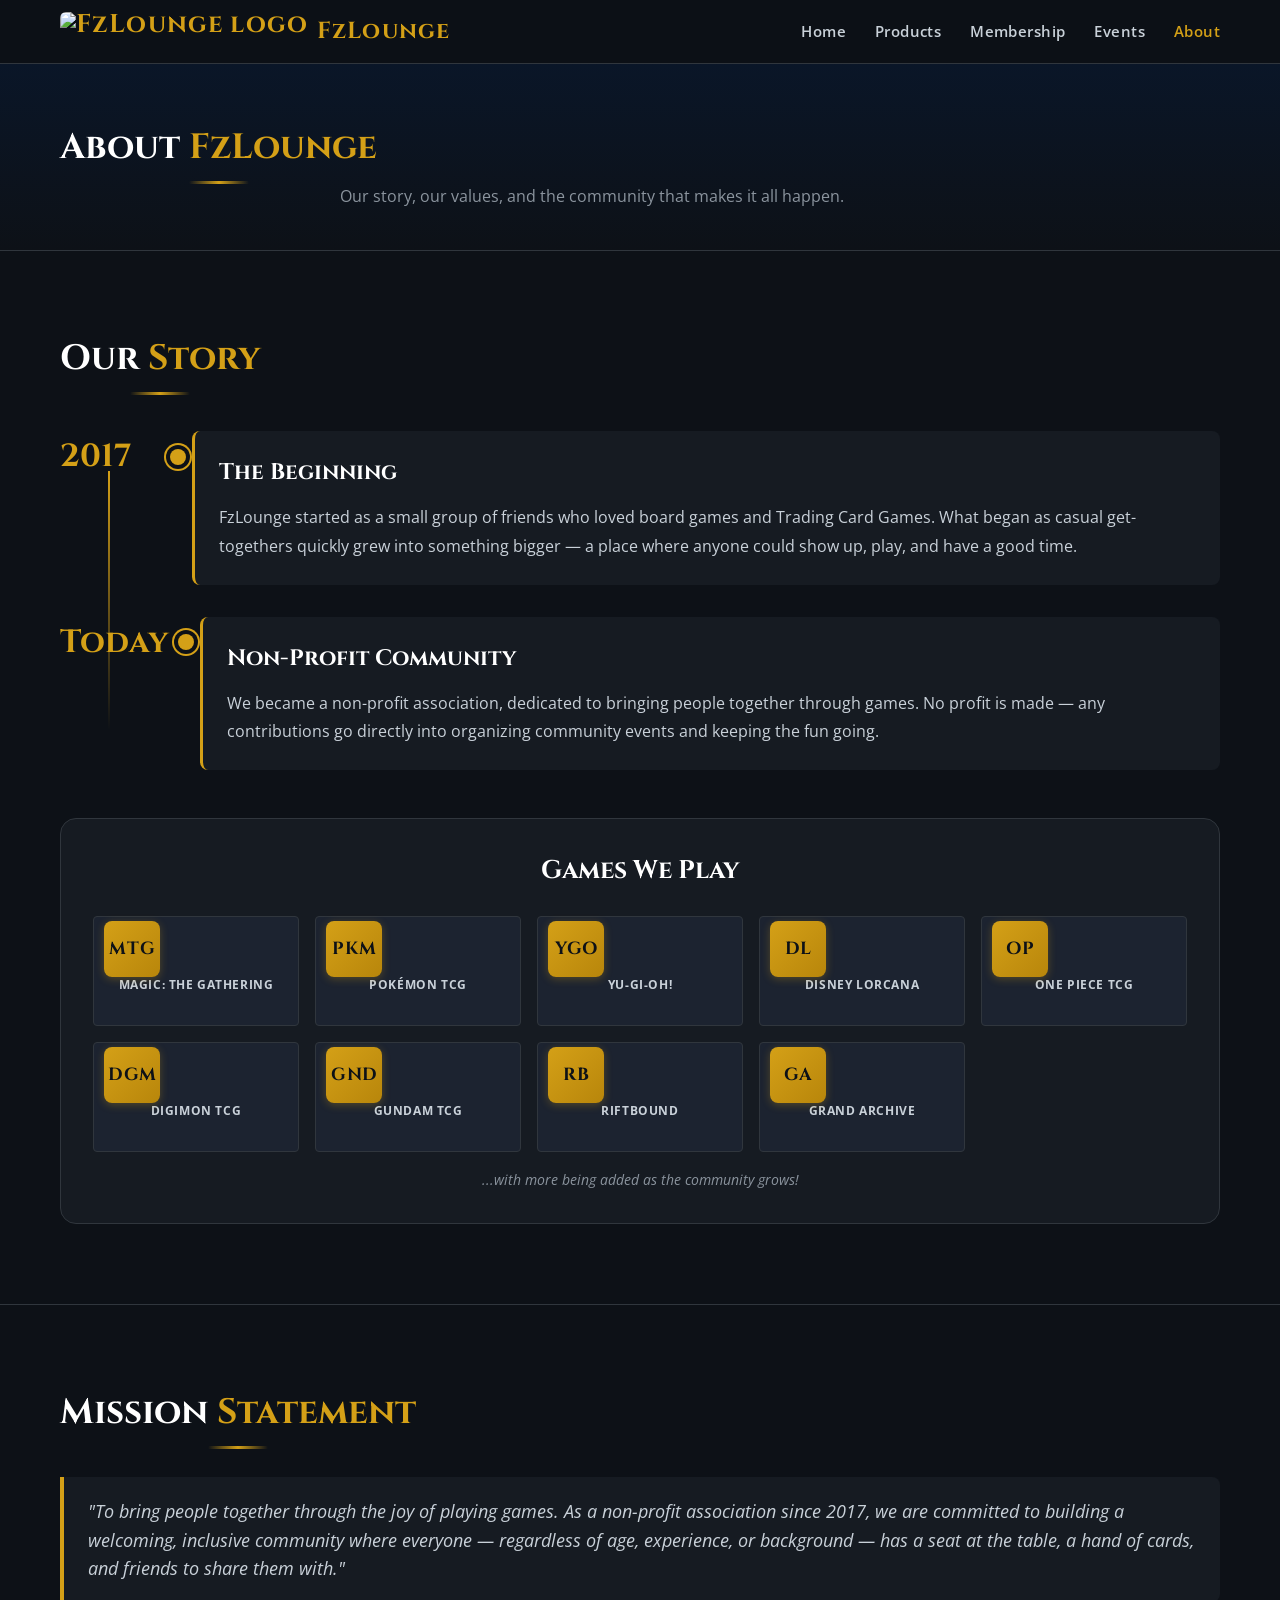
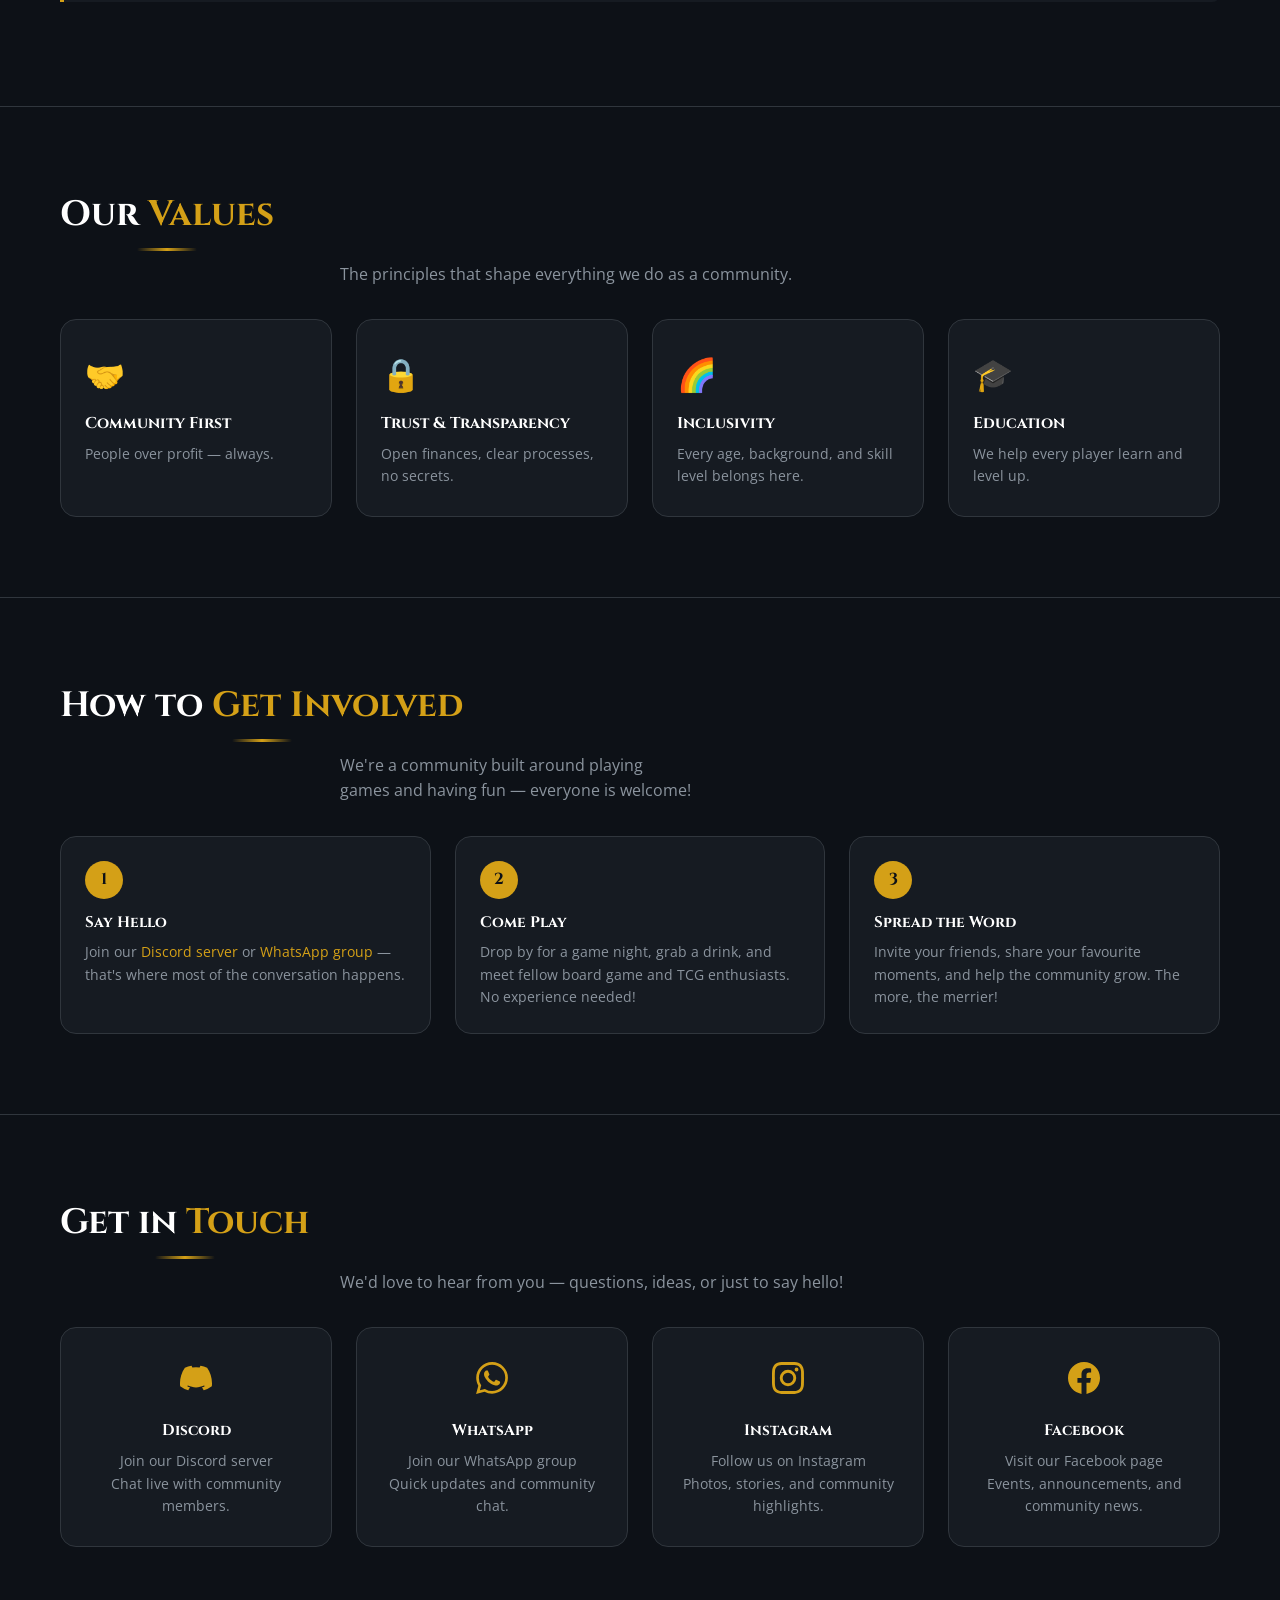
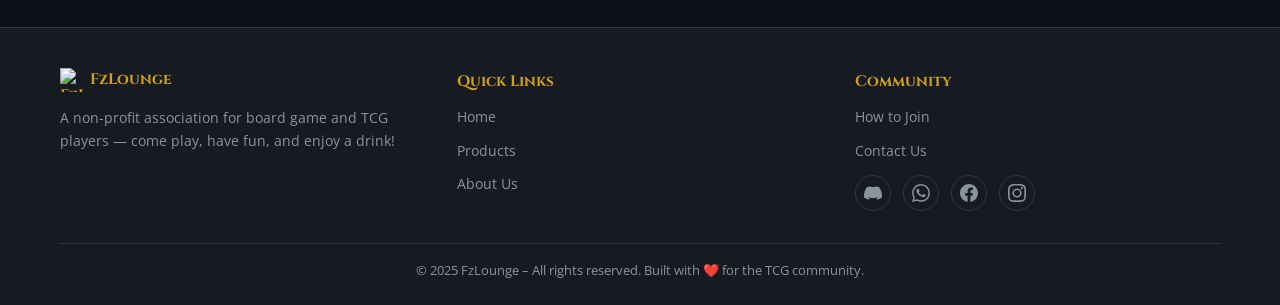
==== about.html @ e9412cbd "Prepare for official game logos with smart fallbacks Game logo implementation: - Created assets/game" ====
<!DOCTYPE html>
<html lang="en">
<head>
  <meta charset="UTF-8" />
  <meta name="viewport" content="width=device-width, initial-scale=1.0" />
  
  <!-- SEO Meta Tags -->
  <title>About FzLounge - Non-Profit TCG Community & Gaming Space</title>
  <meta name="description" content="Learn about FzLounge, a community-driven non-profit TCG association offering a welcoming space for Magic, Pokémon, Yu-Gi-Oh!, and board games. Discover our mission, values, and how to join our gaming community." />
  <meta name="keywords" content="about FzLounge, TCG community, non-profit gaming, gaming association, board game community, Magic community, Pokemon community, friendly gaming space, how to join, TCG organization" />
  <meta name="author" content="FzLounge" />
  <meta name="robots" content="index, follow" />

  <!-- Open Graph / Facebook -->
  <meta property="og:type" content="website" />
  <meta property="og:url" content="https://mario-m-silva-alb.github.io/FzLounge.github.io/about.html" />
  <meta property="og:title" content="About FzLounge - Non-Profit TCG Community" />
  <meta property="og:description" content="Community-driven non-profit offering a welcoming space for TCG players. Learn about our mission, values, and how to join!" />
  <meta property="og:image" content="https://github.com/user-attachments/assets/5b11f5cf-b048-4a1c-aaf3-fa44133f79e3" />
  <meta property="og:image:width" content="1200" />
  <meta property="og:image:height" content="630" />
  <meta property="og:site_name" content="FzLounge" />
  <meta property="og:locale" content="en_US" />

  <!-- Twitter Card -->
  <meta name="twitter:card" content="summary_large_image" />
  <meta name="twitter:url" content="https://mario-m-silva-alb.github.io/FzLounge.github.io/about.html" />
  <meta name="twitter:title" content="About FzLounge - Non-Profit TCG Community" />
  <meta name="twitter:description" content="Community-driven non-profit offering a welcoming space for TCG players. Learn our story!" />
  <meta name="twitter:image" content="https://github.com/user-attachments/assets/5b11f5cf-b048-4a1c-aaf3-fa44133f79e3" />

  <link rel="icon" type="image/gif" href="https://github.com/user-attachments/assets/5b11f5cf-b048-4a1c-aaf3-fa44133f79e3" />
  <link rel="stylesheet" href="css/style.css" />

  <!-- Structured Data (JSON-LD) - Organization Schema -->
  <script type="application/ld+json">
  {
    "@context": "https://schema.org",
    "@type": "Organization",
    "name": "FzLounge",
    "url": "https://mario-m-silva-alb.github.io/FzLounge.github.io/",
    "logo": "https://github.com/user-attachments/assets/5b11f5cf-b048-4a1c-aaf3-fa44133f79e3",
    "description": "Non-profit TCG community association offering board games, trading card games, tournaments, and game nights",
    "foundingDate": "2024",
    "sameAs": [
      "https://discord.gg/MTtNkGN",
      "https://www.instagram.com/fzlounge/",
      "https://web.facebook.com/friendzonelounge",
      "https://chat.whatsapp.com/D0mnF1MreqSGaJyBYi8H9p"
    ],
    "contactPoint": {
      "@type": "ContactPoint",
      "contactType": "Customer Service",
      "availableLanguage": ["English", "Portuguese"]
    }
  }
  </script>
</head>
<body>

  <!-- NAV -->
  <nav class="navbar" role="navigation" aria-label="Main navigation">
    <div class="container">
      <a href="index.html" class="navbar__brand">
        <span class="navbar__brand-icon" aria-hidden="true"><img src="https://github.com/user-attachments/assets/5b11f5cf-b048-4a1c-aaf3-fa44133f79e3" alt="FzLounge logo" /></span>
        FzLounge
      </a>
      <button class="navbar__toggle" id="nav-toggle" aria-controls="nav-links" aria-expanded="false" aria-label="Toggle navigation">☰</button>
      <ul class="navbar__links" id="nav-links" role="list">
        <li><a href="index.html">Home</a></li>
        <li><a href="products.html">Products</a></li>
        <li><a href="tiers.html">Membership</a></li>
        <li><a href="events.html">Events</a></li>
        <li><a href="about.html" class="active">About</a></li>
      </ul>
    </div>
  </nav>

  <!-- PAGE HERO -->
  <header class="page-hero" role="banner">
    <div class="container">
      <h1 class="section-title">About <span>FzLounge</span></h1>
      <p class="section-sub">Our story, our values, and the community that makes it all happen.</p>
    </div>
  </header>

  <!-- MAIN -->
  <main role="main">

    <!-- OUR STORY -->
    <section class="about-section" aria-labelledby="story-heading">
      <div class="container">
        <h2 class="section-title" id="story-heading">Our <span>Story</span></h2>
        
        <div class="story-content">
          <!-- Timeline -->
          <div class="story-timeline">
            <div class="timeline-item">
              <div class="timeline-year">2017</div>
              <div class="timeline-content">
                <h3>The Beginning</h3>
                <p>FzLounge started as a small group of friends who loved board games and Trading Card Games. What began as casual get-togethers quickly grew into something bigger — a place where anyone could show up, play, and have a good time.</p>
              </div>
            </div>
            
            <div class="timeline-item">
              <div class="timeline-year">Today</div>
              <div class="timeline-content">
                <h3>Non-Profit Community</h3>
                <p>We became a non-profit association, dedicated to bringing people together through games. No profit is made — any contributions go directly into organizing community events and keeping the fun going.</p>
              </div>
            </div>
          </div>
          
          <!-- Games Showcase -->
          <div class="games-showcase">
            <h3>Games We Play</h3>
            <div class="games-grid">
              <div class="game-badge" data-game="mtg">
                <div class="game-logo-wrapper">
                  <img src="assets/game-logos/mtg-logo.png" alt="Magic: The Gathering Logo" class="game-logo" onerror="this.style.display='none'; this.nextElementSibling.style.display='flex';">
                  <div class="game-logo-fallback" style="display:none;">MTG</div>
                </div>
                <span class="game-name">Magic: The Gathering</span>
              </div>
              <div class="game-badge" data-game="pokemon">
                <div class="game-logo-wrapper">
                  <img src="assets/game-logos/pokemon-logo.png" alt="Pokémon TCG Logo" class="game-logo" onerror="this.style.display='none'; this.nextElementSibling.style.display='flex';">
                  <div class="game-logo-fallback" style="display:none;">PKM</div>
                </div>
                <span class="game-name">Pokémon TCG</span>
              </div>
              <div class="game-badge" data-game="yugioh">
                <div class="game-logo-wrapper">
                  <img src="assets/game-logos/yugioh-logo.png" alt="Yu-Gi-Oh! Logo" class="game-logo" onerror="this.style.display='none'; this.nextElementSibling.style.display='flex';">
                  <div class="game-logo-fallback" style="display:none;">YGO</div>
                </div>
                <span class="game-name">Yu-Gi-Oh!</span>
              </div>
              <div class="game-badge" data-game="lorcana">
                <div class="game-logo-wrapper">
                  <img src="assets/game-logos/lorcana-logo.png" alt="Disney Lorcana Logo" class="game-logo" onerror="this.style.display='none'; this.nextElementSibling.style.display='flex';">
                  <div class="game-logo-fallback" style="display:none;">DL</div>
                </div>
                <span class="game-name">Disney Lorcana</span>
              </div>
              <div class="game-badge" data-game="onepiece">
                <div class="game-logo-wrapper">
                  <img src="assets/game-logos/onepiece-logo.png" alt="One Piece TCG Logo" class="game-logo" onerror="this.style.display='none'; this.nextElementSibling.style.display='flex';">
                  <div class="game-logo-fallback" style="display:none;">OP</div>
                </div>
                <span class="game-name">One Piece TCG</span>
              </div>
              <div class="game-badge" data-game="digimon">
                <div class="game-logo-wrapper">
                  <img src="assets/game-logos/digimon-logo.png" alt="Digimon TCG Logo" class="game-logo" onerror="this.style.display='none'; this.nextElementSibling.style.display='flex';">
                  <div class="game-logo-fallback" style="display:none;">DGM</div>
                </div>
                <span class="game-name">Digimon TCG</span>
              </div>
              <div class="game-badge" data-game="gundam">
                <div class="game-logo-wrapper">
                  <img src="assets/game-logos/gundam-logo.png" alt="Gundam TCG Logo" class="game-logo" onerror="this.style.display='none'; this.nextElementSibling.style.display='flex';">
                  <div class="game-logo-fallback" style="display:none;">GND</div>
                </div>
                <span class="game-name">Gundam TCG</span>
              </div>
              <div class="game-badge" data-game="riftbound">
                <div class="game-logo-wrapper">
                  <img src="assets/game-logos/riftbound-logo.png" alt="Riftbound Logo" class="game-logo" onerror="this.style.display='none'; this.nextElementSibling.style.display='flex';">
                  <div class="game-logo-fallback" style="display:none;">RB</div>
                </div>
                <span class="game-name">Riftbound</span>
              </div>
              <div class="game-badge" data-game="unionarena">
                <div class="game-logo-wrapper">
                  <img src="assets/game-logos/grand-archive-logo.png" alt="Grand Archive Logo" class="game-logo" onerror="this.style.display='none'; this.nextElementSibling.style.display='flex';">
                  <div class="game-logo-fallback" style="display:none;">GA</div>
                </div>
                <span class="game-name">Grand Archive</span>
              </div>
            </div>
            <p class="games-note">...with more being added as the community grows!</p>
          </div>
        </div>
      </div>
    </section>

    <!-- MISSION STATEMENT -->
    <section class="about-section" aria-labelledby="mission-heading">
      <div class="container">
        <h2 class="section-title" id="mission-heading">Mission <span>Statement</span></h2>
        <blockquote style="
          border-left: 4px solid var(--color-primary);
          padding: 1.25rem 1.5rem;
          margin: 1.5rem 0;
          background: var(--color-surface);
          border-radius: 0 var(--radius-md) var(--radius-md) 0;
          font-size: 1.1rem;
          color: var(--color-text);
          font-style: italic;
        ">
          "To bring people together through the joy of playing games. As a non-profit association
          since 2017, we are committed to building a welcoming, inclusive community where everyone —
          regardless of age, experience, or background — has a seat at the table, a hand of cards,
          and friends to share them with."
        </blockquote>
      </div>
    </section>

    <!-- VALUES -->
    <section class="about-section" aria-labelledby="values-heading">
      <div class="container">
        <h2 class="section-title" id="values-heading">Our <span>Values</span></h2>
        <p class="section-sub" style="margin-top:.4rem;">The principles that shape everything we do as a community.</p>

        <div class="values-grid">
          <div class="value-card">
            <div class="icon" aria-hidden="true">🤝</div>
            <h3>Community First</h3>
            <p>People over profit — always.</p>
          </div>
          <div class="value-card">
            <div class="icon" aria-hidden="true">🔒</div>
            <h3>Trust &amp; Transparency</h3>
            <p>Open finances, clear processes, no secrets.</p>
          </div>
          <div class="value-card">
            <div class="icon" aria-hidden="true">🌈</div>
            <h3>Inclusivity</h3>
            <p>Every age, background, and skill level belongs here.</p>
          </div>
          <div class="value-card">
            <div class="icon" aria-hidden="true">🎓</div>
            <h3>Education</h3>
            <p>We help every player learn and level up.</p>
          </div>
        </div>
      </div>
    </section>

    <!-- HOW TO JOIN -->
    <section class="about-section" id="join" aria-labelledby="join-heading">
      <div class="container">
        <h2 class="section-title" id="join-heading">How to <span>Get Involved</span></h2>
        <p class="section-sub" style="margin-top:.4rem;">We're a community built around playing games and having fun — everyone is welcome!</p>

        <div class="join-steps">
          <div class="join-step">
            <div class="join-step__num" aria-hidden="true">1</div>
            <h3>Say Hello</h3>
            <p>Join our <a href="https://discord.gg/MTtNkGN" target="_blank" rel="noopener noreferrer">Discord server</a> or <a href="https://chat.whatsapp.com/D0mnF1MreqSGaJyBYi8H9p" target="_blank" rel="noopener noreferrer">WhatsApp group</a> — that's where most of the conversation happens.</p>
          </div>
          <div class="join-step">
            <div class="join-step__num" aria-hidden="true">2</div>
            <h3>Come Play</h3>
            <p>Drop by for a game night, grab a drink, and meet fellow board game and TCG enthusiasts. No experience needed!</p>
          </div>
          <div class="join-step">
            <div class="join-step__num" aria-hidden="true">3</div>
            <h3>Spread the Word</h3>
            <p>Invite your friends, share your favourite moments, and help the community grow. The more, the merrier!</p>
          </div>
        </div>
      </div>
    </section>

    <!-- CONTACT -->
    <section class="about-section" id="contact" aria-labelledby="contact-heading">
      <div class="container">
        <h2 class="section-title" id="contact-heading">Get in <span>Touch</span></h2>
        <p class="section-sub" style="margin-top:.4rem;">We'd love to hear from you — questions, ideas, or just to say hello!</p>

        <div class="contact-grid">
          <div class="contact-card">
            <div class="icon" aria-hidden="true">
              <svg xmlns="http://www.w3.org/2000/svg" viewBox="0 0 24 24" fill="currentColor" width="32" height="32"><path d="M20.317 4.37a19.791 19.791 0 0 0-4.885-1.515.074.074 0 0 0-.079.037c-.21.375-.444.864-.608 1.25a18.27 18.27 0 0 0-5.487 0 12.64 12.64 0 0 0-.617-1.25.077.077 0 0 0-.079-.037A19.736 19.736 0 0 0 3.677 4.37a.07.07 0 0 0-.032.027C.533 9.046-.32 13.58.099 18.057c.002.022.015.043.031.056a19.9 19.9 0 0 0 5.993 3.03.077.077 0 0 0 .084-.028 14.09 14.09 0 0 0 1.226-1.994.076.076 0 0 0-.041-.106 13.107 13.107 0 0 1-1.872-.892.077.077 0 0 1-.008-.128 10.2 10.2 0 0 0 .372-.292.074.074 0 0 1 .077-.01c3.928 1.793 8.18 1.793 12.062 0a.074.074 0 0 1 .078.01c.12.098.246.198.373.292a.077.077 0 0 1-.006.127 12.299 12.299 0 0 1-1.873.892.077.077 0 0 0-.041.107c.36.698.772 1.362 1.225 1.993a.076.076 0 0 0 .084.028 19.839 19.839 0 0 0 6.002-3.03.077.077 0 0 0 .032-.054c.5-5.177-.838-9.674-3.549-13.66a.061.061 0 0 0-.031-.03z"/></svg>
            </div>
            <h3>Discord</h3>
            <p><a href="https://discord.gg/MTtNkGN" target="_blank" rel="noopener noreferrer">Join our Discord server</a></p>
            <p>Chat live with community members.</p>
          </div>
          <div class="contact-card">
            <div class="icon" aria-hidden="true">
              <svg xmlns="http://www.w3.org/2000/svg" viewBox="0 0 24 24" fill="currentColor" width="32" height="32"><path d="M17.472 14.382c-.297-.149-1.758-.867-2.03-.967-.273-.099-.471-.148-.67.15-.197.297-.767.966-.94 1.164-.173.199-.347.223-.644.075-.297-.15-1.255-.463-2.39-1.475-.883-.788-1.48-1.761-1.653-2.059-.173-.297-.018-.458.13-.606.134-.133.298-.347.446-.52.149-.174.198-.298.298-.497.099-.198.05-.371-.025-.52-.075-.149-.669-1.612-.916-2.207-.242-.579-.487-.5-.669-.51-.173-.008-.371-.01-.57-.01-.198 0-.52.074-.792.372-.272.297-1.04 1.016-1.04 2.479 0 1.462 1.065 2.875 1.213 3.074.149.198 2.096 3.2 5.077 4.487.709.306 1.262.489 1.694.625.712.227 1.36.195 1.871.118.571-.085 1.758-.719 2.006-1.413.248-.694.248-1.289.173-1.413-.074-.124-.272-.198-.57-.347m-5.421 7.403h-.004a9.87 9.87 0 0 1-5.031-1.378l-.361-.214-3.741.982.998-3.648-.235-.374a9.86 9.86 0 0 1-1.51-5.26c.001-5.45 4.436-9.884 9.888-9.884 2.64 0 5.122 1.03 6.988 2.898a9.825 9.825 0 0 1 2.893 6.994c-.003 5.45-4.437 9.884-9.885 9.884m8.413-18.297A11.815 11.815 0 0 0 12.05 0C5.495 0 .16 5.335.157 11.892c0 2.096.547 4.142 1.588 5.945L.057 24l6.305-1.654a11.882 11.882 0 0 0 5.683 1.448h.005c6.554 0 11.89-5.335 11.893-11.893a11.821 11.821 0 0 0-3.48-8.413Z"/></svg>
            </div>
            <h3>WhatsApp</h3>
            <p><a href="https://chat.whatsapp.com/D0mnF1MreqSGaJyBYi8H9p" target="_blank" rel="noopener noreferrer">Join our WhatsApp group</a></p>
            <p>Quick updates and community chat.</p>
          </div>
          <div class="contact-card">
            <div class="icon" aria-hidden="true">
              <svg xmlns="http://www.w3.org/2000/svg" viewBox="0 0 24 24" fill="currentColor" width="32" height="32"><path d="M12 2.163c3.204 0 3.584.012 4.85.07 3.252.148 4.771 1.691 4.919 4.919.058 1.265.069 1.645.069 4.849 0 3.205-.012 3.584-.069 4.849-.149 3.225-1.664 4.771-4.919 4.919-1.266.058-1.644.07-4.85.07-3.204 0-3.584-.012-4.849-.07-3.26-.149-4.771-1.699-4.919-4.92-.058-1.265-.07-1.644-.07-4.849 0-3.204.013-3.583.07-4.849.149-3.227 1.664-4.771 4.919-4.919 1.266-.057 1.645-.069 4.849-.069zM12 0C8.741 0 8.333.014 7.053.072 2.695.272.273 2.69.073 7.052.014 8.333 0 8.741 0 12c0 3.259.014 3.668.072 4.948.2 4.358 2.618 6.78 6.98 6.98C8.333 23.986 8.741 24 12 24c3.259 0 3.668-.014 4.948-.072 4.354-.2 6.782-2.618 6.979-6.98.059-1.28.073-1.689.073-4.948 0-3.259-.014-3.667-.072-4.947-.196-4.354-2.617-6.78-6.979-6.98C15.668.014 15.259 0 12 0zm0 5.838a6.162 6.162 0 1 0 0 12.324 6.162 6.162 0 0 0 0-12.324zM12 16a4 4 0 1 1 0-8 4 4 0 0 1 0 8zm6.406-11.845a1.44 1.44 0 1 0 0 2.881 1.44 1.44 0 0 0 0-2.881z"/></svg>
            </div>
            <h3>Instagram</h3>
            <p><a href="https://www.instagram.com/fzlounge/" target="_blank" rel="noopener noreferrer">Follow us on Instagram</a></p>
            <p>Photos, stories, and community highlights.</p>
          </div>
          <div class="contact-card">
            <div class="icon" aria-hidden="true">
              <svg xmlns="http://www.w3.org/2000/svg" viewBox="0 0 24 24" fill="currentColor" width="32" height="32"><path d="M24 12.073c0-6.627-5.373-12-12-12s-12 5.373-12 12c0 5.99 4.388 10.954 10.125 11.854v-8.385H7.078v-3.47h3.047V9.43c0-3.007 1.792-4.669 4.533-4.669 1.312 0 2.686.235 2.686.235v2.953H15.83c-1.491 0-1.956.925-1.956 1.874v2.25h3.328l-.532 3.47h-2.796v8.385C19.612 23.027 24 18.062 24 12.073z"/></svg>
            </div>
            <h3>Facebook</h3>
            <p><a href="https://web.facebook.com/friendzonelounge" target="_blank" rel="noopener noreferrer">Visit our Facebook page</a></p>
            <p>Events, announcements, and community news.</p>
          </div>
        </div>
      </div>
    </section>

  </main>

  <!-- FOOTER -->
  <footer role="contentinfo">
    <div class="container">
      <div class="footer__inner">
        <div class="footer__col">
          <h4><img src="https://github.com/user-attachments/assets/5b11f5cf-b048-4a1c-aaf3-fa44133f79e3" alt="FzLounge logo" width="24" height="24" style="vertical-align:middle" /> FzLounge</h4>
          <p>A non-profit association for board game and TCG players — come play, have fun, and enjoy a drink!</p>
        </div>
        <div class="footer__col">
          <h4>Quick Links</h4>
          <ul>
            <li><a href="index.html">Home</a></li>
            <li><a href="products.html">Products</a></li>
            <li><a href="about.html">About Us</a></li>
          </ul>
        </div>
        <div class="footer__col">
          <h4>Community</h4>
          <ul>
            <li><a href="about.html#join">How to Join</a></li>
            <li><a href="about.html#contact">Contact Us</a></li>
          </ul>
          <div class="footer__social" aria-label="Social media links">
            <a href="https://discord.gg/MTtNkGN" target="_blank" rel="noopener noreferrer" aria-label="Discord">
              <svg xmlns="http://www.w3.org/2000/svg" viewBox="0 0 24 24" fill="currentColor" width="18" height="18" aria-hidden="true"><path d="M20.317 4.37a19.791 19.791 0 0 0-4.885-1.515.074.074 0 0 0-.079.037c-.21.375-.444.864-.608 1.25a18.27 18.27 0 0 0-5.487 0 12.64 12.64 0 0 0-.617-1.25.077.077 0 0 0-.079-.037A19.736 19.736 0 0 0 3.677 4.37a.07.07 0 0 0-.032.027C.533 9.046-.32 13.58.099 18.057c.002.022.015.043.031.056a19.9 19.9 0 0 0 5.993 3.03.077.077 0 0 0 .084-.028 14.09 14.09 0 0 0 1.226-1.994.076.076 0 0 0-.041-.106 13.107 13.107 0 0 1-1.872-.892.077.077 0 0 1-.008-.128 10.2 10.2 0 0 0 .372-.292.074.074 0 0 1 .077-.01c3.928 1.793 8.18 1.793 12.062 0a.074.074 0 0 1 .078.01c.12.098.246.198.373.292a.077.077 0 0 1-.006.127 12.299 12.299 0 0 1-1.873.892.077.077 0 0 0-.041.107c.36.698.772 1.362 1.225 1.993a.076.076 0 0 0 .084.028 19.839 19.839 0 0 0 6.002-3.03.077.077 0 0 0 .032-.054c.5-5.177-.838-9.674-3.549-13.66a.061.061 0 0 0-.031-.03z"/></svg>
            </a>
            <a href="https://chat.whatsapp.com/D0mnF1MreqSGaJyBYi8H9p" target="_blank" rel="noopener noreferrer" aria-label="WhatsApp">
              <svg xmlns="http://www.w3.org/2000/svg" viewBox="0 0 24 24" fill="currentColor" width="18" height="18" aria-hidden="true"><path d="M17.472 14.382c-.297-.149-1.758-.867-2.03-.967-.273-.099-.471-.148-.67.15-.197.297-.767.966-.94 1.164-.173.199-.347.223-.644.075-.297-.15-1.255-.463-2.39-1.475-.883-.788-1.48-1.761-1.653-2.059-.173-.297-.018-.458.13-.606.134-.133.298-.347.446-.52.149-.174.198-.298.298-.497.099-.198.05-.371-.025-.52-.075-.149-.669-1.612-.916-2.207-.242-.579-.487-.5-.669-.51-.173-.008-.371-.01-.57-.01-.198 0-.52.074-.792.372-.272.297-1.04 1.016-1.04 2.479 0 1.462 1.065 2.875 1.213 3.074.149.198 2.096 3.2 5.077 4.487.709.306 1.262.489 1.694.625.712.227 1.36.195 1.871.118.571-.085 1.758-.719 2.006-1.413.248-.694.248-1.289.173-1.413-.074-.124-.272-.198-.57-.347m-5.421 7.403h-.004a9.87 9.87 0 0 1-5.031-1.378l-.361-.214-3.741.982.998-3.648-.235-.374a9.86 9.86 0 0 1-1.51-5.26c.001-5.45 4.436-9.884 9.888-9.884 2.64 0 5.122 1.03 6.988 2.898a9.825 9.825 0 0 1 2.893 6.994c-.003 5.45-4.437 9.884-9.885 9.884m8.413-18.297A11.815 11.815 0 0 0 12.05 0C5.495 0 .16 5.335.157 11.892c0 2.096.547 4.142 1.588 5.945L.057 24l6.305-1.654a11.882 11.882 0 0 0 5.683 1.448h.005c6.554 0 11.89-5.335 11.893-11.893a11.821 11.821 0 0 0-3.48-8.413Z"/></svg>
            </a>
            <a href="https://web.facebook.com/friendzonelounge" target="_blank" rel="noopener noreferrer" aria-label="Facebook">
              <svg xmlns="http://www.w3.org/2000/svg" viewBox="0 0 24 24" fill="currentColor" width="18" height="18" aria-hidden="true"><path d="M24 12.073c0-6.627-5.373-12-12-12s-12 5.373-12 12c0 5.99 4.388 10.954 10.125 11.854v-8.385H7.078v-3.47h3.047V9.43c0-3.007 1.792-4.669 4.533-4.669 1.312 0 2.686.235 2.686.235v2.953H15.83c-1.491 0-1.956.925-1.956 1.874v2.25h3.328l-.532 3.47h-2.796v8.385C19.612 23.027 24 18.062 24 12.073z"/></svg>
            </a>
            <a href="https://www.instagram.com/fzlounge/" target="_blank" rel="noopener noreferrer" aria-label="Instagram">
              <svg xmlns="http://www.w3.org/2000/svg" viewBox="0 0 24 24" fill="currentColor" width="18" height="18" aria-hidden="true"><path d="M12 2.163c3.204 0 3.584.012 4.85.07 3.252.148 4.771 1.691 4.919 4.919.058 1.265.069 1.645.069 4.849 0 3.205-.012 3.584-.069 4.849-.149 3.225-1.664 4.771-4.919 4.919-1.266.058-1.644.07-4.85.07-3.204 0-3.584-.012-4.849-.07-3.26-.149-4.771-1.699-4.919-4.92-.058-1.265-.07-1.644-.07-4.849 0-3.204.013-3.583.07-4.849.149-3.227 1.664-4.771 4.919-4.919 1.266-.057 1.645-.069 4.849-.069zM12 0C8.741 0 8.333.014 7.053.072 2.695.272.273 2.69.073 7.052.014 8.333 0 8.741 0 12c0 3.259.014 3.668.072 4.948.2 4.358 2.618 6.78 6.98 6.98C8.333 23.986 8.741 24 12 24c3.259 0 3.668-.014 4.948-.072 4.354-.2 6.782-2.618 6.979-6.98.059-1.28.073-1.689.073-4.948 0-3.259-.014-3.667-.072-4.947-.196-4.354-2.617-6.78-6.979-6.98C15.668.014 15.259 0 12 0zm0 5.838a6.162 6.162 0 1 0 0 12.324 6.162 6.162 0 0 0 0-12.324zM12 16a4 4 0 1 1 0-8 4 4 0 0 1 0 8zm6.406-11.845a1.44 1.44 0 1 0 0 2.881 1.44 1.44 0 0 0 0-2.881z"/></svg>
            </a>
          </div>
        </div>
      </div>
      <div class="footer__bottom">
        <p>© 2025 FzLounge – All rights reserved. Built with ❤️ for the TCG community.</p>
      </div>
    </div>
  </footer>

  <script src="js/main.js"></script>
</body>
</html>
---- css/style.css ----
/* ============================================================
   FzLounge – Main Stylesheet
   Dark TCG-themed, mobile-first, responsive
   ============================================================ */

/* ---------- Google Fonts import (Cinzel + Open Sans) -------- */
@import url('https://fonts.googleapis.com/css2?family=Cinzel:wght@400;600;700&family=Open+Sans:wght@300;400;600&display=swap');

/* ---------- CSS Custom Properties ---------------------------- */
:root {
  --color-bg:          #0d1117;
  --color-surface:     #161b22;
  --color-surface2:    #1c2330;
  --color-border:      #30363d;
  --color-primary:     #d4a017;   /* gold */
  --color-primary-dk:  #b8860b;
  --color-accent:      #1f6feb;   /* blue accent */
  --color-text:        #c9d1d9;
  --color-text-muted:  #8b949e;
  --color-success:     #238636;
  --color-danger:      #da3633;
  --color-white:       #ffffff;

  --radius-sm:   4px;
  --radius-md:   8px;
  --radius-lg:  16px;

  --shadow-card: 0 4px 16px rgba(0,0,0,.5);

  --font-heading: 'Cinzel', serif;
  --font-body:    'Open Sans', sans-serif;

  --nav-height: 64px;
  --max-width: 1200px;
}

/* ---------- Reset ------------------------------------------- */
*, *::before, *::after { box-sizing: border-box; margin: 0; padding: 0; }
html { scroll-behavior: smooth; }
body {
  background-color: var(--color-bg);
  color: var(--color-text);
  font-family: var(--font-body);
  font-size: 16px;
  line-height: 1.6;
  min-height: 100vh;
  display: flex;
  flex-direction: column;
}
img { max-width: 100%; display: block; }
a { color: var(--color-primary); text-decoration: none; }
a:hover { text-decoration: underline; }
ul { list-style: none; }
button { cursor: pointer; font-family: var(--font-body); }

/* ---------- Utility ----------------------------------------- */
.container {
  width: 100%;
  max-width: var(--max-width);
  margin: 0 auto;
  padding: 0 1.25rem;
}

.sr-only {
  position: absolute; width: 1px; height: 1px;
  padding: 0; margin: -1px; overflow: hidden;
  clip: rect(0,0,0,0); white-space: nowrap; border: 0;
}

.text-center { text-align: center; }
.text-gold   { color: var(--color-primary); }
.mt-1  { margin-top: .5rem; }
.mt-2  { margin-top: 1rem; }
.mb-2  { margin-bottom: 1rem; }
.mb-4  { margin-bottom: 2rem; }

/* ---------- Buttons ----------------------------------------- */
.btn {
  display: inline-block;
  padding: .65rem 1.6rem;
  border-radius: var(--radius-md);
  font-size: .95rem;
  font-weight: 600;
  border: 2px solid transparent;
  transition: background .2s, color .2s, border-color .2s, transform .1s;
  text-decoration: none;
}
.btn:hover { transform: translateY(-2px); text-decoration: none; }
.btn:active { transform: translateY(0); }

.btn-primary {
  background: var(--color-primary);
  color: var(--color-bg);
  border-color: var(--color-primary);
}
.btn-primary:hover { background: var(--color-primary-dk); border-color: var(--color-primary-dk); }

.btn-outline {
  background: transparent;
  color: var(--color-primary);
  border-color: var(--color-primary);
}
.btn-outline:hover { background: var(--color-primary); color: var(--color-bg); }

.btn-sm { padding: .4rem 1rem; font-size: .85rem; }
.btn-lg { padding: .85rem 2rem; font-size: 1.05rem; }

/* ---------- Navigation -------------------------------------- */
.navbar {
  position: sticky;
  top: 0;
  z-index: 100;
  height: var(--nav-height);
  background: rgba(13,17,23,.95);
  backdrop-filter: blur(8px);
  border-bottom: 1px solid var(--color-border);
  display: flex;
  align-items: center;
}

.navbar .container {
  display: flex;
  align-items: center;
  justify-content: space-between;
  height: 100%;
}

.navbar__brand {
  display: flex;
  align-items: center;
  gap: .55rem;
  font-family: var(--font-heading);
  font-size: 1.45rem;
  font-weight: 700;
  color: var(--color-primary);
  letter-spacing: .05em;
  text-decoration: none;
}
.navbar__brand:hover { text-decoration: none; opacity: .9; }
.navbar__brand-icon { font-size: 1.6rem; line-height: 1; }
.navbar__brand-icon img { height: 40px; width: auto; display: block; border-radius: 6px; }

.navbar__links {
  display: flex;
  align-items: center;
  gap: 1.8rem;
}
.navbar__links a {
  color: var(--color-text);
  font-size: .92rem;
  font-weight: 600;
  letter-spacing: .03em;
  transition: color .2s;
}
.navbar__links a:hover,
.navbar__links a.active { color: var(--color-primary); text-decoration: none; }

.navbar__toggle {
  display: none;
  background: none;
  border: none;
  color: var(--color-text);
  font-size: 1.6rem;
  padding: .2rem .4rem;
}

/* Mobile nav */
@media (max-width: 680px) {
  .navbar__toggle { display: block; }
  .navbar__links {
    display: none;
    flex-direction: column;
    position: absolute;
    top: var(--nav-height);
    left: 0; right: 0;
    background: var(--color-surface);
    border-bottom: 1px solid var(--color-border);
    padding: 1rem 1.25rem 1.5rem;
    gap: 1rem;
    align-items: flex-start;
  }
  .navbar__links.open { display: flex; }
}

/* ---------- Footer ------------------------------------------ */
footer {
  background: var(--color-surface);
  border-top: 1px solid var(--color-border);
  padding: 2.5rem 0 1.5rem;
  margin-top: auto;
}

.footer__inner {
  display: grid;
  grid-template-columns: repeat(auto-fit, minmax(200px, 1fr));
  gap: 2rem;
  margin-bottom: 2rem;
}

.footer__col h4 {
  display: inline-flex;
  align-items: center;
  gap: .4rem;
  font-family: var(--font-heading);
  font-size: 1rem;
  color: var(--color-primary);
  margin-bottom: .75rem;
}

.footer__col p,
.footer__col li {
  font-size: .88rem;
  color: var(--color-text-muted);
  margin-bottom: .3rem;
}

.footer__col a {
  color: var(--color-text-muted);
  transition: color .2s;
}
.footer__col a:hover { color: var(--color-primary); }

.footer__social {
  display: flex;
  gap: .75rem;
  margin-top: .5rem;
}
.footer__social a {
  display: inline-flex;
  align-items: center;
  justify-content: center;
  width: 36px; height: 36px;
  border-radius: 50%;
  border: 1px solid var(--color-border);
  color: var(--color-text-muted);
  transition: border-color .2s, color .2s;
}
.footer__social a svg { display: block; }
.footer__social a:hover { border-color: var(--color-primary); color: var(--color-primary); }

.footer__bottom {
  border-top: 1px solid var(--color-border);
  padding-top: 1rem;
  font-size: .82rem;
  color: var(--color-text-muted);
  text-align: center;
}

/* ---------- Section titles ---------------------------------- */
.section-title {
  font-family: var(--font-heading);
  font-size: clamp(1.5rem, 3vw, 2.2rem);
  color: var(--color-white);
  margin-bottom: .4rem;
  position: relative;
  display: inline-block;
  text-wrap: balance;
}

.section-title::after {
  content: '';
  position: absolute;
  bottom: -8px;
  left: 50%;
  transform: translateX(-50%);
  width: 60px;
  height: 3px;
  background: linear-gradient(
    90deg,
    transparent,
    var(--color-primary),
    transparent
  );
  border-radius: 2px;
}

.section-title span { color: var(--color-primary); }

.section-sub {
  color: var(--color-text-muted);
  font-size: 1rem;
  max-width: 600px;
  text-wrap: balance;
}

.section-header {
  margin-bottom: 2.5rem;
  position: relative;
  text-align: center;
}

.section-header::before {
  content: '✦';
  position: absolute;
  top: -20px;
  left: 50%;
  transform: translateX(-50%);
  color: var(--color-primary);
  font-size: 1.5rem;
  opacity: 0.5;
  animation: decorGlow 3s ease-in-out infinite;
}

@keyframes decorGlow {
  0%, 100% { opacity: 0.3; }
  50% { opacity: 0.7; }
}

/* ---------- Hero -------------------------------------------- */
.hero {
  position: relative;
  overflow: hidden;
  padding: 6rem 0 5rem;
  background: linear-gradient(135deg, #0d1117 0%, #0a1628 50%, #0d1a0d 100%);
  text-align: center;
}

.hero::before {
  content: '';
  position: absolute;
  inset: 0;
  background:
    radial-gradient(ellipse 80% 60% at 50% 0%, rgba(212,160,23,.15) 0%, transparent 70%),
    radial-gradient(ellipse 60% 40% at 80% 100%, rgba(31,111,235,.10) 0%, transparent 70%);
  pointer-events: none;
  animation: heroGlow 10s ease-in-out infinite alternate;
}

@keyframes heroGlow {
  0% {
    opacity: 0.5;
    transform: scale(1);
  }
  100% {
    opacity: 0.9;
    transform: scale(1.1);
  }
}

/* Pattern overlay for hero */
.hero::after {
  content: '';
  position: absolute;
  inset: 0;
  background-image: 
    repeating-linear-gradient(
      45deg,
      transparent,
      transparent 35px,
      rgba(212, 160, 23, 0.02) 35px,
      rgba(212, 160, 23, 0.02) 70px
    );
  pointer-events: none;
  z-index: 1;
}

.hero > * {
  position: relative;
  z-index: 2;
}

.hero__badge {
  display: inline-block;
  background: rgba(212,160,23,.15);
  border: 1px solid rgba(212,160,23,.35);
  color: var(--color-primary);
  font-size: .8rem;
  font-weight: 600;
  letter-spacing: .1em;
  text-transform: uppercase;
  padding: .3rem .9rem;
  border-radius: 999px;
  margin-bottom: 1.25rem;
}

.hero__title {
  font-family: var(--font-heading);
  font-size: clamp(2.6rem, 7vw, 5rem);
  font-weight: 700;
  color: var(--color-white);
  line-height: 1.15;
  margin-bottom: .75rem;
  text-wrap: balance;
}
.hero__title span { color: var(--color-primary); }

.hero__tagline {
  font-size: clamp(1rem, 2.5vw, 1.2rem);
  color: var(--color-text-muted);
  max-width: 580px;
  margin: 0 auto 2.25rem;
  text-wrap: balance;
}

.hero__cta {
  display: flex;
  justify-content: center;
  gap: 1rem;
  flex-wrap: wrap;
}

/* decorative cards behind hero */
.hero__deco {
  position: absolute;
  bottom: -20px;
  width: 160px;
  opacity: .06;
  pointer-events: none;
}
.hero__deco--left  { left:  5%; transform: rotate(-15deg); }
.hero__deco--right { right: 5%; transform: rotate(15deg); }

/* ---------- Mission Section --------------------------------- */
.mission {
  padding: 5rem 0;
  background: var(--color-surface);
  border-top: 1px solid var(--color-border);
  border-bottom: 1px solid var(--color-border);
}

.mission__grid {
  display: grid;
  grid-template-columns: repeat(auto-fit, minmax(230px, 1fr));
  gap: 1.75rem;
  margin-top: 2.5rem;
}

.mission__card {
  background: var(--color-surface2);
  border: 1px solid var(--color-border);
  border-radius: var(--radius-lg);
  padding: 1.75rem 1.5rem;
  transition: border-color .2s, transform .2s;
}
.mission__card:hover { border-color: var(--color-primary); transform: translateY(-4px); }

.mission__card-icon {
  font-size: 2.2rem;
  margin-bottom: .75rem;
}

.mission__card h3 {
  font-family: var(--font-heading);
  font-size: 1.05rem;
  color: var(--color-white);
  margin-bottom: .5rem;
}

.mission__card p {
  font-size: .9rem;
  color: var(--color-text-muted);
}

/* ---------- Featured Products Section ----------------------- */
.featured {
  padding: 5rem 0;
}

/* ---------- Product Cards ----------------------------------- */
.products-grid {
  display: grid;
  grid-template-columns: repeat(auto-fill, minmax(270px, 1fr));
  gap: 1.5rem;
}

.product-card {
  background: var(--color-surface);
  border: 1px solid var(--color-border);
  border-radius: var(--radius-lg);
  overflow: hidden;
  display: flex;
  flex-direction: column;
  transition: all 0.3s cubic-bezier(0.4, 0, 0.2, 1);
  box-shadow: var(--shadow-card);
  position: relative;
}

.product-card::before {
  content: '';
  position: absolute;
  top: 0;
  left: 0;
  right: 0;
  bottom: 0;
  border-radius: var(--radius-lg);
  background: linear-gradient(
    135deg,
    rgba(212, 160, 23, 0.1) 0%,
    transparent 50%
  );
  opacity: 0;
  transition: opacity 0.3s;
  pointer-events: none;
  z-index: 0;
}

.product-card:hover::before {
  opacity: 1;
}

.product-card:hover {
  border-color: var(--color-primary);
  transform: translateY(-8px) scale(1.02);
  box-shadow: 
    0 12px 32px rgba(0, 0, 0, 0.6),
    0 0 0 2px var(--color-primary),
    0 0 20px rgba(212, 160, 23, 0.3);
}

.product-card > * {
  position: relative;
  z-index: 1;
}

.product-card__img-wrap {
  position: relative;
  height: 190px;
  background: var(--color-surface2);
  overflow: hidden;
}

.product-card__img-wrap img {
  width: 100%; height: 100%;
  object-fit: cover;
  transition: transform 0.4s cubic-bezier(0.4, 0, 0.2, 1);
}
.product-card:hover .product-card__img-wrap img { 
  transform: scale(1.1) rotate(2deg); 
}

.product-card__badge {
  position: absolute;
  top: .65rem;
  right: .65rem;
  font-size: .72rem;
  font-weight: 700;
  letter-spacing: .05em;
  text-transform: uppercase;
  padding: .2rem .55rem;
  border-radius: 999px;
}
.badge-sealed { background: rgba(35,134,54,.85); color: #fff; }

.product-card__game-tag {
  position: absolute;
  bottom: .65rem;
  left: .65rem;
  font-size: .72rem;
  font-weight: 600;
  background: rgba(13,17,23,.8);
  color: var(--color-primary);
  border: 1px solid rgba(212,160,23,.4);
  padding: .18rem .55rem;
  border-radius: 999px;
}

.product-card__body {
  padding: 1.1rem 1.2rem;
  flex: 1;
  display: flex;
  flex-direction: column;
}

.product-card__title {
  font-family: var(--font-heading);
  font-size: 1rem;
  color: var(--color-white);
  margin-bottom: .35rem;
  line-height: 1.35;
  text-wrap: balance;
  hyphens: auto;
}

.product-card__desc {
  font-size: .88rem;
  color: var(--color-text-muted);
  flex: 1;
  margin-bottom: 1rem;
}

.product-card__footer {
  display: flex;
  align-items: center;
  justify-content: space-between;
  gap: .5rem;
}

.product-card__category {
  font-size: .78rem;
  color: var(--color-text-muted);
  font-style: italic;
}

.product-card__id {
  font-size: .72rem;
  color: var(--color-text-muted);
  font-family: 'Courier New', monospace;
  opacity: 0.7;
}

/* Status and NEW badges container */
.product-card__badges {
  position: absolute;
  top: .65rem;
  left: .65rem;
  display: flex;
  flex-direction: column;
  gap: .35rem;
  align-items: flex-start;
}

.badge-status {
  font-size: .7rem;
  font-weight: 700;
  letter-spacing: .04em;
  text-transform: uppercase;
  padding: .25rem .55rem;
  border-radius: 999px;
  display: inline-flex;
  align-items: center;
  gap: .3rem;
  backdrop-filter: blur(4px);
}

.badge-status-presale {
  background: rgba(218, 54, 51, 0.9);
  color: #fff;
  border: 1px solid rgba(255, 255, 255, 0.2);
}

.badge-status-available {
  background: rgba(35, 134, 54, 0.9);
  color: #fff;
  border: 1px solid rgba(255, 255, 255, 0.2);
}

.badge-status-limited {
  background: rgba(255, 158, 0, 0.9);
  color: #fff;
  border: 1px solid rgba(255, 255, 255, 0.2);
}

.badge-status-sold {
  background: rgba(139, 148, 158, 0.9);
  color: #fff;
  border: 1px solid rgba(255, 255, 255, 0.2);
}

.badge-new {
  font-size: .7rem;
  font-weight: 700;
  letter-spacing: .04em;
  text-transform: uppercase;
  padding: .25rem .55rem;
  border-radius: 999px;
  background: linear-gradient(135deg, rgba(212,160,23,.95), rgba(184,134,11,.95));
  color: #fff;
  border: 1px solid rgba(255, 255, 255, 0.3);
  backdrop-filter: blur(4px);
  animation: subtle-pulse 2s ease-in-out infinite;
}

@keyframes subtle-pulse {
  0%, 100% { transform: scale(1); }
  50% { transform: scale(1.05); }
}

/* Enhanced hover effect for cards */
.product-card:hover .product-card__img-wrap::after {
  content: '';
  position: absolute;
  top: 0;
  left: 0;
  right: 0;
  bottom: 0;
  background: rgba(0, 0, 0, 0.3);
  display: flex;
  align-items: center;
  justify-content: center;
  opacity: 0;
  transition: opacity .3s;
}

.product-card:hover .product-card__img-wrap::after {
  opacity: 1;
}

/* ---------- Products Page ----------------------------------- */
.page-hero {
  padding: 3.5rem 0 2.5rem;
  background: linear-gradient(180deg, #0a1628 0%, var(--color-bg) 100%);
  border-bottom: 1px solid var(--color-border);
}

.page-hero .section-title { margin-bottom: .5rem; }

/* Search bar */
.search-bar {
  background: var(--color-surface);
  border: 1px solid var(--color-border);
  border-radius: var(--radius-lg);
  padding: 1.25rem 1.5rem;
  margin-bottom: 1.5rem;
}

.search-input-wrapper {
  position: relative;
  display: flex;
  align-items: center;
  max-width: 600px;
  margin: 0 auto;
}

.search-icon {
  position: absolute;
  left: 1rem;
  width: 20px;
  height: 20px;
  color: var(--color-text-muted);
  pointer-events: none;
  z-index: 1;
}

.search-bar input[type="search"] {
  width: 100%;
  background: var(--color-surface2);
  border: 2px solid var(--color-border);
  border-radius: var(--radius-md);
  color: var(--color-text);
  padding: .75rem 3rem .75rem 3rem;
  font-family: var(--font-body);
  font-size: .95rem;
  transition: border-color .2s, box-shadow .2s;
}

.search-bar input[type="search"]:focus {
  outline: none;
  border-color: var(--color-primary);
  box-shadow: 0 0 0 3px rgba(212, 160, 23, 0.1);
}

.search-bar input[type="search"]::placeholder {
  color: var(--color-text-muted);
}

/* Remove default search input clear button in WebKit browsers */
.search-bar input[type="search"]::-webkit-search-cancel-button {
  -webkit-appearance: none;
  appearance: none;
}

.search-clear {
  position: absolute;
  right: 1rem;
  width: 28px;
  height: 28px;
  display: flex;
  align-items: center;
  justify-content: center;
  background: transparent;
  border: none;
  border-radius: 50%;
  color: var(--color-text-muted);
  cursor: pointer;
  transition: background .2s, color .2s;
  padding: 0;
}

.search-clear:hover {
  background: var(--color-surface2);
  color: var(--color-text);
}

.search-clear svg {
  width: 16px;
  height: 16px;
}

/* Filter bar */
.filter-bar {
  background: var(--color-surface);
  border: 1px solid var(--color-border);
  border-radius: var(--radius-lg);
  padding: 1.25rem 1.5rem;
  display: flex;
  flex-wrap: wrap;
  align-items: flex-end;
  gap: 1rem;
  margin-bottom: 2.5rem;
}

.filter-group {
  display: flex;
  flex-direction: column;
  gap: .35rem;
  min-width: 160px;
}

.filter-group label {
  font-size: .82rem;
  font-weight: 600;
  color: var(--color-text-muted);
  text-transform: uppercase;
  letter-spacing: .06em;
}

.filter-group select {
  background: var(--color-surface2);
  border: 1px solid var(--color-border);
  border-radius: var(--radius-md);
  color: var(--color-text);
  padding: .5rem .75rem;
  font-family: var(--font-body);
  font-size: .92rem;
  appearance: none;
  background-image: url("data:image/svg+xml,%3Csvg xmlns='http://www.w3.org/2000/svg' width='12' height='8' viewBox='0 0 12 8'%3E%3Cpath d='M1 1l5 5 5-5' stroke='%238b949e' stroke-width='1.5' fill='none' stroke-linecap='round'/%3E%3C/svg%3E");
  background-repeat: no-repeat;
  background-position: right .75rem center;
  padding-right: 2.2rem;
  cursor: pointer;
  transition: border-color .2s;
}
.filter-group select:focus {
  outline: none;
  border-color: var(--color-primary);
}

.filter-reset {
  background: none;
  border: 1px solid var(--color-border);
  color: var(--color-text-muted);
  border-radius: var(--radius-md);
  padding: .5rem 1rem;
  font-size: .88rem;
  transition: border-color .2s, color .2s;
  align-self: flex-end;
}
.filter-reset:hover { border-color: var(--color-primary); color: var(--color-primary); }

#products-count {
  margin-left: auto;
  align-self: flex-end;
  font-size: .88rem;
  color: var(--color-text-muted);
  white-space: nowrap;
}

.no-results {
  grid-column: 1 / -1;
  text-align: center;
  padding: 3rem 1rem;
  color: var(--color-text-muted);
}
.no-results .icon { font-size: 3rem; margin-bottom: .75rem; }

/* ---------- Share / Form Page ------------------------------ */
.form-page { padding: 4rem 0; }

.form-card {
  background: var(--color-surface);
  border: 1px solid var(--color-border);
  border-radius: var(--radius-lg);
  padding: 2.5rem;
  max-width: 680px;
  margin: 0 auto;
  box-shadow: var(--shadow-card);
}

.form-card h2 {
  font-family: var(--font-heading);
  font-size: 1.55rem;
  color: var(--color-white);
  margin-bottom: .35rem;
}
.form-card .form-subtitle {
  color: var(--color-text-muted);
  font-size: .92rem;
  margin-bottom: 2rem;
  border-bottom: 1px solid var(--color-border);
  padding-bottom: 1.25rem;
}

.form-row {
  display: grid;
  grid-template-columns: 1fr 1fr;
  gap: 1.25rem;
}

@media (max-width: 520px) {
  .form-row { grid-template-columns: 1fr; }
}

.form-group {
  display: flex;
  flex-direction: column;
  gap: .38rem;
  margin-bottom: 1.25rem;
}

.form-group label {
  font-size: .88rem;
  font-weight: 600;
  color: var(--color-text);
}

.form-group .required-star { color: var(--color-primary); margin-left: 2px; }

.form-group input,
.form-group select,
.form-group textarea {
  background: var(--color-surface2);
  border: 1px solid var(--color-border);
  border-radius: var(--radius-md);
  color: var(--color-text);
  font-family: var(--font-body);
  font-size: .95rem;
  padding: .6rem .9rem;
  transition: border-color .2s, box-shadow .2s;
  width: 100%;
}
.form-group input::placeholder,
.form-group textarea::placeholder { color: var(--color-text-muted); }

.form-group input:focus,
.form-group select:focus,
.form-group textarea:focus {
  outline: none;
  border-color: var(--color-primary);
  box-shadow: 0 0 0 3px rgba(212,160,23,.15);
}

.form-group select {
  appearance: none;
  background-image: url("data:image/svg+xml,%3Csvg xmlns='http://www.w3.org/2000/svg' width='12' height='8' viewBox='0 0 12 8'%3E%3Cpath d='M1 1l5 5 5-5' stroke='%238b949e' stroke-width='1.5' fill='none' stroke-linecap='round'/%3E%3C/svg%3E");
  background-repeat: no-repeat;
  background-position: right .9rem center;
  padding-right: 2.5rem;
  cursor: pointer;
}

.form-group textarea { resize: vertical; min-height: 110px; }

.field-error {
  font-size: .82rem;
  color: var(--color-danger);
  display: none;
}
.form-group.has-error input,
.form-group.has-error select,
.form-group.has-error textarea {
  border-color: var(--color-danger);
  box-shadow: 0 0 0 3px rgba(218,54,51,.12);
}
.form-group.has-error .field-error { display: block; }

.form-note {
  font-size: .82rem;
  color: var(--color-text-muted);
  margin-bottom: 1.5rem;
}

.form-submit { width: 100%; }

/* Thank-you */
.thankyou-box {
  display: none;
  text-align: center;
  padding: 2.5rem 1rem;
}
.thankyou-box.visible { display: block; }
.thankyou-box .icon-big { font-size: 3.5rem; margin-bottom: 1rem; }
.thankyou-box h3 {
  font-family: var(--font-heading);
  font-size: 1.6rem;
  color: var(--color-white);
  margin-bottom: .5rem;
}
.thankyou-box p { color: var(--color-text-muted); margin-bottom: 1.5rem; }

/* ---------- About Page -------------------------------------- */
.about-section { padding: 5rem 0; }
.about-section + .about-section {
  border-top: 1px solid var(--color-border);
}

.about-hero-text {
  max-width: 700px;
}
.about-hero-text p {
  color: var(--color-text-muted);
  font-size: 1.05rem;
  line-height: 1.8;
  margin-top: 1rem;
}

/* Story Timeline */
.story-content {
  display: grid;
  gap: 3rem;
  margin-top: 2rem;
}

.story-timeline {
  display: flex;
  flex-direction: column;
  gap: 2rem;
  position: relative;
}

.story-timeline::before {
  content: '';
  position: absolute;
  left: 48px;
  top: 40px;
  bottom: 40px;
  width: 2px;
  background: linear-gradient(to bottom, var(--color-primary), transparent);
}

.timeline-item {
  display: grid;
  grid-template-columns: auto 1fr;
  gap: 2rem;
  align-items: start;
}

.timeline-year {
  font-family: var(--font-heading);
  font-size: 2rem;
  font-weight: 700;
  color: var(--color-primary);
  min-width: 100px;
  position: relative;
  z-index: 1;
}

.timeline-year::after {
  content: '';
  position: absolute;
  right: -26px;
  top: 50%;
  width: 16px;
  height: 16px;
  background: var(--color-primary);
  border-radius: 50%;
  transform: translateY(-50%);
  box-shadow: 0 0 0 4px var(--color-bg), 0 0 0 6px var(--color-primary);
}

.timeline-content {
  background: var(--color-surface);
  padding: 1.5rem;
  border-radius: var(--radius-md);
  border-left: 3px solid var(--color-primary);
  transition: transform 0.2s, box-shadow 0.2s;
}

.timeline-content:hover {
  transform: translateX(4px);
  box-shadow: 0 4px 16px rgba(212, 160, 23, 0.2);
}

.timeline-content h3 {
  font-family: var(--font-heading);
  font-size: 1.4rem;
  color: var(--color-white);
  margin-bottom: 0.75rem;
}

.timeline-content p {
  color: var(--color-text);
  line-height: 1.8;
}

/* Games Showcase */
.games-showcase {
  background: var(--color-surface);
  padding: 2rem;
  border-radius: var(--radius-lg);
  border: 1px solid var(--color-border);
}

.games-showcase h3 {
  font-family: var(--font-heading);
  font-size: 1.6rem;
  color: var(--color-white);
  margin-bottom: 1.5rem;
  text-align: center;
}

.games-grid {
  display: grid;
  grid-template-columns: repeat(auto-fit, minmax(180px, 1fr));
  gap: 1rem;
  margin-bottom: 1rem;
}

.game-badge {
  background: var(--color-surface2);
  color: var(--color-text);
  padding: 1rem;
  border-radius: var(--radius-md);
  text-align: center;
  font-size: 0.9rem;
  font-weight: 600;
  border: 1px solid var(--color-border);
  transition: all 0.3s cubic-bezier(0.4, 0, 0.2, 1);
  cursor: default;
  display: flex;
  flex-direction: column;
  align-items: center;
  gap: 0.75rem;
  min-height: 110px;
  justify-content: center;
}

.game-logo-wrapper {
  width: 56px;
  height: 56px;
  display: flex;
  align-items: center;
  justify-content: center;
  position: relative;
}

.game-logo {
  max-width: 100%;
  max-height: 100%;
  width: auto;
  height: auto;
  object-fit: contain;
  filter: brightness(0.9) contrast(1.1);
  transition: all 0.3s;
}

.game-logo-fallback {
  width: 56px;
  height: 56px;
  display: flex;
  align-items: center;
  justify-content: center;
  background: linear-gradient(135deg, var(--color-primary), var(--color-primary-dk));
  color: var(--color-bg);
  font-family: var(--font-heading);
  font-size: 1.1rem;
  font-weight: 700;
  border-radius: 8px;
  box-shadow: 0 2px 8px rgba(212, 160, 23, 0.3);
}

.game-name {
  display: block;
  line-height: 1.3;
  white-space: nowrap;
  overflow: hidden;
  text-overflow: ellipsis;
  max-width: 100%;
}

.game-badge:hover {
  background: var(--color-primary);
  color: var(--color-bg);
  border-color: var(--color-primary);
  transform: translateY(-4px) scale(1.05);
  box-shadow: 0 8px 16px rgba(212, 160, 23, 0.3);
}

.game-badge:hover .game-logo {
  filter: brightness(1.2) contrast(1.2);
  transform: scale(1.1);
}

.game-badge:hover .game-logo-fallback {
  transform: scale(1.1) rotate(5deg);
  box-shadow: 0 4px 16px rgba(212, 160, 23, 0.5);
}

.games-note {
  text-align: center;
  color: var(--color-text-muted);
  font-style: italic;
  font-size: 0.9rem;
  margin-top: 1rem;
}

/* Mobile Responsive for Timeline */
@media (max-width: 768px) {
  .story-timeline::before {
    left: 14px;
  }
  
  .timeline-item {
    grid-template-columns: 1fr;
    gap: 0.5rem;
  }
  
  .timeline-year {
    font-size: 1.5rem;
    min-width: auto;
  }
  
  .timeline-year::after {
    right: auto;
    left: -20px;
  }
  
  .games-grid {
    grid-template-columns: repeat(auto-fit, minmax(140px, 1fr));
    gap: 0.75rem;
  }
  
  .game-badge {
    min-height: 95px;
    padding: 0.75rem 0.5rem;
  }
  
  .game-logo-wrapper {
    width: 48px;
    height: 48px;
  }
  
  .game-logo-fallback {
    width: 48px;
    height: 48px;
    font-size: 1rem;
  }
  
  .game-name {
    font-size: 0.85rem;
  }
}


.values-grid {
  display: grid;
  grid-template-columns: repeat(auto-fit, minmax(220px, 1fr));
  gap: 1.5rem;
  margin-top: 2rem;
}

.value-card {
  background: var(--color-surface);
  border: 1px solid var(--color-border);
  border-radius: var(--radius-lg);
  padding: 1.75rem 1.5rem;
  transition: border-color .2s;
}
.value-card:hover { border-color: var(--color-primary); }
.value-card .icon { font-size: 2rem; margin-bottom: .75rem; }
.value-card h3 {
  font-family: var(--font-heading);
  color: var(--color-white);
  font-size: .98rem;
  margin-bottom: .4rem;
}
.value-card p { font-size: .88rem; color: var(--color-text-muted); }

.join-steps {
  counter-reset: steps;
  display: grid;
  grid-template-columns: repeat(auto-fit, minmax(220px, 1fr));
  gap: 1.5rem;
  margin-top: 2rem;
}

.join-step {
  background: var(--color-surface);
  border: 1px solid var(--color-border);
  border-radius: var(--radius-lg);
  padding: 1.5rem;
  position: relative;
  transition: border-color .2s;
}
.join-step:hover { border-color: var(--color-primary); }

.join-step__num {
  display: inline-flex;
  align-items: center;
  justify-content: center;
  width: 38px; height: 38px;
  border-radius: 50%;
  background: var(--color-primary);
  color: var(--color-bg);
  font-family: var(--font-heading);
  font-weight: 700;
  font-size: 1rem;
  margin-bottom: .75rem;
}
.join-step h3 {
  font-family: var(--font-heading);
  color: var(--color-white);
  font-size: .95rem;
  margin-bottom: .4rem;
}
.join-step p { font-size: .88rem; color: var(--color-text-muted); }

.contact-grid {
  display: grid;
  grid-template-columns: repeat(auto-fit, minmax(220px, 1fr));
  gap: 1.5rem;
  margin-top: 2rem;
}

.contact-card {
  background: var(--color-surface);
  border: 1px solid var(--color-border);
  border-radius: var(--radius-lg);
  padding: 1.75rem 1.5rem;
  text-align: center;
  transition: border-color .2s;
}
.contact-card:hover { border-color: var(--color-primary); }
.contact-card .icon { font-size: 2rem; margin-bottom: .75rem; color: var(--color-primary); }
.contact-card h3 {
  font-family: var(--font-heading);
  color: var(--color-white);
  font-size: .95rem;
  margin-bottom: .4rem;
}
.contact-card p, .contact-card a {
  font-size: .88rem;
  color: var(--color-text-muted);
}

/* ---------- Misc -------------------------------------------- */
.divider {
  border: none;
  border-top: 1px solid var(--color-border);
  margin: 3rem 0;
}

/* Page transitions / hidden class */
.hidden { display: none !important; }

/* ============================================================
   CONTACT MODAL
   ============================================================ */
.modal-overlay {
  position: fixed;
  inset: 0;
  background: rgba(0,0,0,.7);
  display: flex;
  align-items: center;
  justify-content: center;
  z-index: 1000;
  padding: 1rem;
}
.modal {
  background: var(--color-surface);
  border: 1px solid var(--color-border);
  border-radius: var(--radius-lg);
  padding: 2rem 2.4rem 2.4rem;
  max-width: 440px;
  width: 100%;
  position: relative;
  box-shadow: 0 8px 32px rgba(0,0,0,.5);
}
.modal-close {
  position: absolute;
  top: .9rem;
  right: 1rem;
  background: transparent;
  border: none;
  color: var(--color-text-muted);
  font-size: 1.2rem;
  cursor: pointer;
  line-height: 1;
  padding: .25rem .5rem;
  border-radius: var(--radius);
  transition: color .2s;
}
.modal-close:hover { color: var(--color-white); }
.modal-title {
  font-family: var(--font-heading);
  font-size: 1.3rem;
  color: var(--color-white);
  margin-bottom: .6rem;
}
.modal-desc {
  font-size: .9rem;
  color: var(--color-text-muted);
  margin-bottom: 1.6rem;
  line-height: 1.6;
}
.modal-desc strong { color: var(--color-primary); }
.modal-channels {
  display: flex;
  gap: 1rem;
  flex-wrap: wrap;
}
.modal-channel-btn {
  flex: 1 1 120px;
  text-align: center;
  text-decoration: none;
}

/* ============================================================
   PHASE 2: ACTIVE FILTER CHIPS
   ============================================================ */
.active-filters {
  display: flex;
  align-items: center;
  gap: 1rem;
  flex-wrap: wrap;
  background: var(--color-surface);
  border: 1px solid var(--color-border);
  border-radius: var(--radius-lg);
  padding: 1rem 1.5rem;
  margin-bottom: 2rem;
}

.active-filters__label {
  font-size: .82rem;
  font-weight: 600;
  color: var(--color-text-muted);
  text-transform: uppercase;
  letter-spacing: .06em;
}

.filter-chips {
  display: flex;
  flex-wrap: wrap;
  gap: .5rem;
  flex: 1;
}

.filter-chip {
  display: inline-flex;
  align-items: center;
  gap: .4rem;
  background: var(--color-surface2);
  border: 1px solid var(--color-primary);
  color: var(--color-primary);
  border-radius: 999px;
  padding: .35rem .75rem;
  font-size: .82rem;
  font-weight: 600;
  cursor: pointer;
  transition: all .2s;
}

.filter-chip:hover {
  background: rgba(212, 160, 23, 0.1);
  transform: translateY(-1px);
}

.filter-chip svg {
  width: 14px;
  height: 14px;
  stroke-width: 2.5;
}

/* ============================================================
   PHASE 2: PRODUCT DETAIL MODAL
   ============================================================ */
.product-detail-modal {
  background: rgba(0, 0, 0, 0.85);
  backdrop-filter: blur(4px);
}

.product-detail-modal .modal-content {
  background: var(--color-surface);
  border: 1px solid var(--color-border);
  border-radius: var(--radius-lg);
  max-width: 900px;
  width: 100%;
  max-height: 90vh;
  overflow-y: auto;
  position: relative;
  box-shadow: 0 12px 48px rgba(0, 0, 0, 0.7);
  padding: 2rem;
}

.product-detail-modal .modal-close {
  position: absolute;
  top: 1.5rem;
  right: 1.5rem;
  width: 36px;
  height: 36px;
  display: flex;
  align-items: center;
  justify-content: center;
  background: var(--color-surface2);
  border: 1px solid var(--color-border);
  border-radius: 50%;
  color: var(--color-text-muted);
  cursor: pointer;
  transition: all .2s;
  z-index: 10;
}

.product-detail-modal .modal-close:hover {
  background: var(--color-primary);
  color: var(--color-bg);
  border-color: var(--color-primary);
}

.product-detail-modal .modal-close svg {
  width: 18px;
  height: 18px;
}

.modal-nav {
  position: absolute;
  top: 50%;
  left: 0;
  right: 0;
  transform: translateY(-50%);
  display: flex;
  justify-content: space-between;
  pointer-events: none;
  z-index: 5;
  padding: 0 1rem;
}

.modal-nav-btn {
  width: 44px;
  height: 44px;
  display: flex;
  align-items: center;
  justify-content: center;
  background: var(--color-surface);
  border: 1px solid var(--color-border);
  border-radius: 50%;
  color: var(--color-text);
  cursor: pointer;
  transition: all .2s;
  pointer-events: all;
}

.modal-nav-btn:hover:not(:disabled) {
  background: var(--color-primary);
  color: var(--color-bg);
  border-color: var(--color-primary);
  transform: scale(1.1);
}

.modal-nav-btn:disabled {
  opacity: 0.3;
  cursor: not-allowed;
}

.modal-nav-btn svg {
  width: 20px;
  height: 20px;
}

.modal-body {
  position: relative;
  z-index: 1;
}

.modal-product-detail {
  display: grid;
  grid-template-columns: 1fr 1.5fr;
  gap: 2.5rem;
  margin-bottom: 2.5rem;
}

.modal-product-image {
  position: relative;
  background: var(--color-surface2);
  border-radius: var(--radius-lg);
  overflow: hidden;
  aspect-ratio: 1;
}

.modal-product-image img {
  width: 100%;
  height: 100%;
  object-fit: cover;
}

.modal-product-image .modal-badge {
  position: absolute;
  top: 1rem;
  left: 1rem;
}

.modal-product-info h2 {
  font-family: var(--font-heading);
  font-size: 1.8rem;
  color: var(--color-white);
  margin-bottom: .75rem;
  line-height: 1.3;
}

.modal-product-meta {
  display: flex;
  align-items: center;
  gap: .75rem;
  margin-bottom: 1.25rem;
}

.modal-product-meta .product-id {
  font-size: .85rem;
  color: var(--color-text-muted);
  font-family: 'Courier New', monospace;
}

.modal-product-description {
  font-size: 1rem;
  line-height: 1.7;
  color: var(--color-text);
  margin-bottom: 2rem;
}

.modal-product-specs {
  background: var(--color-surface2);
  border: 1px solid var(--color-border);
  border-radius: var(--radius-md);
  padding: 1.5rem;
  margin-bottom: 2rem;
}

.modal-product-specs h3 {
  font-family: var(--font-heading);
  font-size: 1.1rem;
  color: var(--color-white);
  margin-bottom: 1rem;
}

.spec-item {
  display: flex;
  align-items: center;
  justify-content: space-between;
  padding: .6rem 0;
  border-bottom: 1px solid var(--color-border);
}

.spec-item:last-child {
  border-bottom: none;
}

.spec-label {
  font-size: .9rem;
  color: var(--color-text-muted);
  font-weight: 600;
}

.spec-value {
  font-size: .9rem;
  color: var(--color-text);
}

.modal-product-actions {
  display: flex;
  gap: 1rem;
  flex-wrap: wrap;
}

.btn-share {
  display: inline-flex;
  align-items: center;
  gap: .5rem;
}

/* Related Products */
.modal-related {
  padding-top: 2rem;
  border-top: 1px solid var(--color-border);
}

.modal-related h3 {
  font-family: var(--font-heading);
  font-size: 1.3rem;
  color: var(--color-white);
  margin-bottom: 1.25rem;
}

.related-products-grid {
  display: grid;
  grid-template-columns: repeat(auto-fill, minmax(180px, 1fr));
  gap: 1rem;
}

.related-product {
  background: var(--color-surface2);
  border: 1px solid var(--color-border);
  border-radius: var(--radius-md);
  overflow: hidden;
  transition: all .2s;
  cursor: pointer;
}

.related-product:hover {
  border-color: var(--color-primary);
  transform: translateY(-3px);
  box-shadow: 0 4px 16px rgba(212, 160, 23, 0.15);
}

.related-product img {
  width: 100%;
  aspect-ratio: 1;
  object-fit: cover;
}

.related-product__info {
  padding: .75rem;
}

.related-product__info h4 {
  font-size: .85rem;
  color: var(--color-white);
  margin-bottom: .3rem;
  line-height: 1.3;
  display: -webkit-box;
  -webkit-line-clamp: 2;
  -webkit-box-orient: vertical;
  overflow: hidden;
}

.related-product__game {
  font-size: .72rem;
  color: var(--color-text-muted);
}

/* Mobile Responsive */
@media (max-width: 768px) {
  .product-detail-modal .modal-content {
    padding: 1.5rem 1rem;
    max-height: 95vh;
  }
  
  .modal-product-detail {
    grid-template-columns: 1fr;
    gap: 1.5rem;
  }
  
  .modal-nav {
    padding: 0 .5rem;
  }
  
  .modal-nav-btn {
    width: 36px;
    height: 36px;
  }
  
  .related-products-grid {
    grid-template-columns: repeat(auto-fill, minmax(140px, 1fr));
  }
  
  .modal-product-actions {
    flex-direction: column;
  }
  
  .modal-product-actions .btn {
    width: 100%;
    justify-content: center;
  }
}

/* ============================================================
   TIERS PAGE
   ============================================================ */

/* Hero variant for smaller pages */
.hero--small {
  padding: 4rem 0 3rem;
}

/* Tier-specific colors */
:root {
  --tier-wood: #8B4513;
  --tier-bronze: #CD7F32;
  --tier-silver: #C0C0C0;
  --tier-gold: #FFD700;
  --tier-platinum: #E5E4E2;
}

/* Tiers Overview Section */
.tiers-overview {
  padding: 4rem 0;
  background: var(--color-surface);
  border-top: 1px solid var(--color-border);
}

.tiers-grid {
  display: grid;
  grid-template-columns: repeat(auto-fit, minmax(280px, 1fr));
  gap: 2rem;
  margin-top: 2.5rem;
}

/* Tier Cards */
.tier-card {
  background: var(--color-surface2);
  border: 2px solid var(--color-border);
  border-radius: var(--radius-lg);
  overflow: hidden;
  display: flex;
  flex-direction: column;
  transition: all .3s;
  position: relative;
}

.tier-card:hover {
  transform: translateY(-8px);
  box-shadow: 0 12px 32px rgba(0, 0, 0, 0.4);
}

.tier-card--wood:hover { border-color: var(--tier-wood); }
.tier-card--bronze:hover { border-color: var(--tier-bronze); }
.tier-card--silver:hover { border-color: var(--tier-silver); }
.tier-card--gold:hover { border-color: var(--tier-gold); }
.tier-card--platinum:hover { border-color: var(--tier-platinum); }

.tier-card--popular {
  border-color: var(--color-primary);
  box-shadow: 0 8px 24px rgba(212, 160, 23, 0.2);
}

.tier-card__badge {
  position: absolute;
  top: -1px;
  right: 20px;
  background: var(--color-primary);
  color: var(--color-bg);
  font-size: .7rem;
  font-weight: 700;
  text-transform: uppercase;
  letter-spacing: .08em;
  padding: .4rem 1rem;
  border-radius: 0 0 var(--radius-md) var(--radius-md);
  box-shadow: 0 4px 8px rgba(0, 0, 0, 0.2);
}

.tier-card__header {
  padding: 2rem 1.5rem;
  text-align: center;
  background: linear-gradient(180deg, var(--color-surface2) 0%, var(--color-surface) 100%);
  border-bottom: 1px solid var(--color-border);
}

.tier-card__icon {
  font-size: 3rem;
  margin-bottom: .75rem;
  line-height: 1;
}

.tier-card__name {
  font-family: var(--font-heading);
  font-size: 1.5rem;
  color: var(--color-white);
  margin-bottom: 1rem;
}

.tier-card__price {
  display: flex;
  align-items: baseline;
  justify-content: center;
  gap: .3rem;
  margin-bottom: .5rem;
}

.price-large {
  font-family: var(--font-heading);
  font-size: 2.5rem;
  font-weight: 700;
  color: var(--color-primary);
  line-height: 1;
}

.price-period {
  font-size: 1rem;
  color: var(--color-text-muted);
}

.tier-card__yearly {
  font-size: .85rem;
  color: var(--color-text-muted);
  margin-bottom: .75rem;
}

.tier-card__savings {
  display: inline-block;
  background: rgba(212, 160, 23, 0.15);
  border: 1px solid rgba(212, 160, 23, 0.3);
  color: var(--color-primary);
  font-size: .75rem;
  font-weight: 600;
  padding: .3rem .75rem;
  border-radius: 999px;
}

.tier-card__body {
  padding: 1.5rem;
  flex: 1;
}

.tier-card__body h4 {
  font-family: var(--font-heading);
  font-size: 1rem;
  color: var(--color-white);
  margin-bottom: 1rem;
}

.benefits-list {
  list-style: none;
  display: flex;
  flex-direction: column;
  gap: .65rem;
}

.benefits-list li {
  display: flex;
  align-items: flex-start;
  gap: .5rem;
  font-size: .88rem;
  color: var(--color-text);
  line-height: 1.5;
}

.benefit-icon {
  color: var(--color-primary);
  font-weight: 700;
  flex-shrink: 0;
}

.tier-card__credit {
  background: rgba(212, 160, 23, 0.1);
  border: 1px solid rgba(212, 160, 23, 0.25);
  border-radius: var(--radius-md);
  padding: .75rem 1rem;
  margin-top: 1.25rem;
  text-align: center;
  font-size: .88rem;
  color: var(--color-text);
}

.tier-card__footer {
  padding: 1.5rem;
  border-top: 1px solid var(--color-border);
}

.btn-block {
  width: 100%;
  justify-content: center;
}

/* Comparison Table Section */
.tiers-comparison {
  padding: 4rem 0;
}

.table-wrapper {
  overflow-x: auto;
  margin-top: 2rem;
  border: 1px solid var(--color-border);
  border-radius: var(--radius-lg);
  background: var(--color-surface2);
}

.comparison-table {
  width: 100%;
  border-collapse: collapse;
  font-size: .9rem;
}

.comparison-table thead th {
  background: var(--color-surface);
  padding: 1.5rem 1rem;
  text-align: center;
  border-bottom: 2px solid var(--color-border);
  font-weight: 600;
  white-space: nowrap;
}

.comparison-table thead th:first-child {
  text-align: left;
  font-family: var(--font-heading);
  color: var(--color-primary);
  font-size: 1rem;
}

.comparison-table tbody tr {
  border-bottom: 1px solid var(--color-border);
}

.comparison-table tbody tr:last-child {
  border-bottom: none;
}

.comparison-table tbody tr:hover {
  background: rgba(212, 160, 23, 0.05);
}

.comparison-table td {
  padding: 1rem;
  text-align: center;
  color: var(--color-text);
}

.comparison-table .feature-label {
  text-align: left;
  font-weight: 600;
  color: var(--color-text-muted);
}

.tier-header {
  display: flex;
  flex-direction: column;
  align-items: center;
  gap: .35rem;
}

.tier-icon {
  font-size: 1.8rem;
}

.tier-name {
  font-family: var(--font-heading);
  font-size: .95rem;
  color: var(--color-white);
}

.tier-price {
  font-size: .8rem;
  color: var(--color-text-muted);
}

.tier-col--wood { color: var(--tier-wood); }
.tier-col--bronze { color: var(--tier-bronze); }
.tier-col--silver { color: var(--tier-silver); }
.tier-col--gold { color: var(--tier-gold); }
.tier-col--platinum { color: var(--tier-platinum); }

/* Rules Section */
.tiers-rules {
  padding: 4rem 0;
  background: var(--color-surface);
  border-top: 1px solid var(--color-border);
}

.rules-grid {
  display: grid;
  grid-template-columns: repeat(auto-fit, minmax(300px, 1fr));
  gap: 1.5rem;
  margin-top: 2.5rem;
}

.rule-card {
  background: var(--color-surface2);
  border: 1px solid var(--color-border);
  border-radius: var(--radius-lg);
  padding: 1.75rem 1.5rem;
  transition: border-color .2s, transform .2s;
}

.rule-card:hover {
  border-color: var(--color-primary);
  transform: translateY(-3px);
}

.rule-card__icon {
  font-size: 2rem;
  margin-bottom: .75rem;
}

.rule-card h3 {
  font-family: var(--font-heading);
  font-size: 1.05rem;
  color: var(--color-white);
  margin-bottom: .75rem;
}

.rule-card p {
  font-size: .9rem;
  color: var(--color-text-muted);
  line-height: 1.6;
}

.priority-example {
  background: rgba(212, 160, 23, 0.1);
  border-left: 3px solid var(--color-primary);
  padding: .75rem 1rem;
  margin-top: 1rem;
  border-radius: var(--radius-sm);
  font-size: .85rem;
  line-height: 1.6;
}

.priority-example strong {
  color: var(--color-primary);
}

/* Discounts Section */
.tiers-discounts {
  padding: 4rem 0;
}

.discount-table-wrapper {
  margin-top: 2rem;
  overflow-x: auto;
  border: 1px solid var(--color-border);
  border-radius: var(--radius-lg);
  background: var(--color-surface2);
}

.discount-table {
  width: 100%;
  border-collapse: collapse;
  font-size: .9rem;
}

.discount-table thead {
  background: var(--color-surface);
}

.discount-table th {
  padding: 1.25rem 1rem;
  text-align: left;
  border-bottom: 2px solid var(--color-border);
  font-family: var(--font-heading);
  color: var(--color-primary);
  font-weight: 600;
}

.discount-table tbody tr {
  border-bottom: 1px solid var(--color-border);
  transition: background .2s;
}

.discount-table tbody tr:last-child {
  border-bottom: none;
}

.discount-table tbody tr:hover {
  background: rgba(212, 160, 23, 0.05);
}

.discount-table td {
  padding: 1rem;
  color: var(--color-text);
}

.tier-badge {
  display: inline-flex;
  align-items: center;
  gap: .35rem;
  font-weight: 600;
  font-size: .88rem;
}

.tier-badge.tier-wood { color: var(--tier-wood); }
.tier-badge.tier-bronze { color: var(--tier-bronze); }
.tier-badge.tier-silver { color: var(--tier-silver); }
.tier-badge.tier-gold { color: var(--tier-gold); }
.tier-badge.tier-platinum { color: var(--tier-platinum); }

.discount-note {
  background: var(--color-surface2);
  border: 1px solid var(--color-border);
  border-radius: var(--radius-md);
  padding: 1.25rem 1.5rem;
  margin-top: 1.5rem;
}

.discount-note p {
  font-size: .88rem;
  color: var(--color-text-muted);
  line-height: 1.6;
  margin: 0;
}

.discount-note strong {
  color: var(--color-primary);
}

/* CTA Section */
.tiers-cta {
  padding: 4rem 0;
  background: var(--color-surface);
  border-top: 1px solid var(--color-border);
}

.cta-card {
  background: linear-gradient(135deg, var(--color-surface2) 0%, var(--color-surface) 100%);
  border: 2px solid var(--color-primary);
  border-radius: var(--radius-lg);
  padding: 3rem 2rem;
  text-align: center;
  max-width: 700px;
  margin: 0 auto;
  box-shadow: 0 8px 32px rgba(212, 160, 23, 0.15);
}

.cta-card h2 {
  font-family: var(--font-heading);
  font-size: 2rem;
  color: var(--color-white);
  margin-bottom: 1rem;
}

.cta-card p {
  font-size: 1.05rem;
  color: var(--color-text-muted);
  line-height: 1.7;
  margin-bottom: 2rem;
}

.cta-buttons {
  display: flex;
  justify-content: center;
  gap: 1rem;
  flex-wrap: wrap;
}

/* Footer Updates */
.footer__update {
  font-size: .78rem;
  color: var(--color-text-muted);
  margin-top: .5rem;
}

.footer__update time {
  color: var(--color-primary);
  font-weight: 600;
}

.footer__top {
  display: grid;
  grid-template-columns: repeat(auto-fit, minmax(200px, 1fr));
  gap: 2rem;
  margin-bottom: 2rem;
}

.footer__col h3 {
  font-family: var(--font-heading);
  font-size: 1.1rem;
  color: var(--color-primary);
  margin-bottom: .75rem;
}

.footer__col h4 {
  font-family: var(--font-heading);
  font-size: .95rem;
  color: var(--color-primary);
  margin-bottom: .75rem;
}

.footer__col p {
  font-size: .88rem;
  color: var(--color-text-muted);
  line-height: 1.6;
}

.footer__col ul {
  list-style: none;
  display: flex;
  flex-direction: column;
  gap: .4rem;
}

.footer__col ul li a {
  font-size: .88rem;
  color: var(--color-text-muted);
  transition: color .2s;
}

.footer__col ul li a:hover {
  color: var(--color-primary);
  text-decoration: none;
}

/* Error Message */
.error-message {
  grid-column: 1 / -1;
  text-align: center;
  padding: 3rem 1.5rem;
  background: var(--color-surface2);
  border: 1px solid var(--color-danger);
  border-radius: var(--radius-lg);
}

.error-message h3 {
  font-family: var(--font-heading);
  font-size: 1.3rem;
  color: var(--color-danger);
  margin-bottom: .75rem;
}

.error-message p {
  color: var(--color-text-muted);
  font-size: .95rem;
}

/* Mobile Navigation Enhancement */
@media (max-width: 680px) {
  .navbar__links.active {
    display: flex;
  }
}

/* Responsive Styles */
@media (max-width: 768px) {
  .tiers-grid {
    grid-template-columns: 1fr;
    max-width: 400px;
    margin-left: auto;
    margin-right: auto;
  }
  
  .rules-grid {
    grid-template-columns: 1fr;
  }
  
  .cta-card {
    padding: 2rem 1.5rem;
  }
  
  .cta-card h2 {
    font-size: 1.5rem;
  }
  
  .cta-buttons {
    flex-direction: column;
  }
  
  .cta-buttons .btn {
    width: 100%;
  }
  
  .table-wrapper {
    border-radius: 0;
  }
  
  .comparison-table {
    font-size: .8rem;
  }
  
  .comparison-table th,
  .comparison-table td {
    padding: .75rem .5rem;
  }
  
  .tier-icon {
    font-size: 1.4rem;
  }
  
  .tier-name {
    font-size: .85rem;
  }
}

@media (max-width: 480px) {
  .tier-card__header {
    padding: 1.5rem 1rem;
  }
  
  .tier-card__icon {
    font-size: 2.5rem;
  }
  
  .tier-card__name {
    font-size: 1.25rem;
  }
  
  .price-large {
    font-size: 2rem;
  }
  
  .hero--small {
    padding: 3rem 0 2rem;
  }
  
  .discount-table {
    font-size: .75rem;
  }
  
  .tier-badge {
    font-size: .8rem;
  }
}

/* ============================================================
   PRODUCT PRICING DISPLAY
   ============================================================ */

/* Product Card Pricing */
.product-card__pricing {
  background: rgba(212, 160, 23, 0.08);
  border: 1px solid rgba(212, 160, 23, 0.25);
  border-radius: var(--radius-md);
  padding: .75rem 1rem;
  margin-bottom: 1rem;
  display: flex;
  flex-direction: column;
  gap: .25rem;
}

.price-from {
  font-family: var(--font-heading);
  font-size: 1.3rem;
  font-weight: 700;
  color: var(--color-primary);
  line-height: 1;
}

.price-tiers {
  font-size: .75rem;
  color: var(--color-text-muted);
  text-transform: uppercase;
  letter-spacing: .05em;
}

/* Modal Pricing Section */
.modal-product-pricing {
  background: var(--color-surface2);
  border: 1px solid var(--color-border);
  border-radius: var(--radius-md);
  padding: 1.5rem;
  margin-bottom: 2rem;
}

.modal-product-pricing h3 {
  font-family: var(--font-heading);
  font-size: 1.1rem;
  color: var(--color-white);
  margin-bottom: 1rem;
  display: flex;
  align-items: center;
  gap: .5rem;
}

.pricing-table {
  display: flex;
  flex-direction: column;
  gap: .5rem;
  margin-bottom: 1rem;
}

.pricing-row {
  display: flex;
  align-items: center;
  justify-content: space-between;
  padding: .75rem 1rem;
  background: var(--color-surface);
  border: 1px solid var(--color-border);
  border-radius: var(--radius-sm);
  transition: all .2s;
}

.pricing-row:hover {
  border-color: var(--color-primary);
  transform: translateX(3px);
}

.tier-info {
  display: flex;
  align-items: center;
  gap: .65rem;
}

.tier-icon {
  font-size: 1.3rem;
  line-height: 1;
}

.tier-name {
  font-weight: 600;
  color: var(--color-text);
  font-size: .95rem;
}

.tier-price-group {
  display: flex;
  align-items: center;
  gap: .75rem;
}

.tier-price {
  font-family: var(--font-heading);
  font-size: 1.15rem;
  font-weight: 700;
  color: var(--color-primary);
}

.savings-badge {
  font-size: .75rem;
  font-weight: 600;
  color: var(--color-success);
  background: rgba(35, 134, 54, 0.15);
  border: 1px solid rgba(35, 134, 54, 0.3);
  padding: .2rem .5rem;
  border-radius: 999px;
}

.tier-info-link {
  display: inline-flex;
  align-items: center;
  gap: .35rem;
  font-size: .88rem;
  color: var(--color-primary);
  text-decoration: none;
  transition: color .2s, gap .2s;
}

.tier-info-link:hover {
  color: var(--color-white);
  gap: .6rem;
}

/* Tier-specific styling */
.pricing-row.tier-wood .tier-icon { opacity: .7; }
.pricing-row.tier-bronze .tier-icon { color: #CD7F32; }
.pricing-row.tier-silver .tier-icon { color: #C0C0C0; }
.pricing-row.tier-gold .tier-icon { color: #FFD700; }
.pricing-row.tier-platinum .tier-icon { color: #E5E4E2; }

/* Mobile Responsive */
@media (max-width: 768px) {
  .modal-product-pricing {
    padding: 1.25rem 1rem;
  }
  
  .pricing-row {
    padding: .65rem .75rem;
  }
  
  .tier-name {
    font-size: .88rem;
  }
  
  .tier-price {
    font-size: 1rem;
  }
  
  .savings-badge {
    font-size: .7rem;
    padding: .15rem .4rem;
  }
  
  .tier-price-group {
    flex-direction: column;
    align-items: flex-end;
    gap: .3rem;
  }
}

@media (max-width: 480px) {
  .product-card__pricing {
    padding: .65rem .85rem;
  }
  
  .price-from {
    font-size: 1.15rem;
  }
  
  .price-tiers {
    font-size: .7rem;
  }
}

/* ============================================================
   EVENTS PAGE
   ============================================================ */

/* Events Filters */
.events-filters {
  padding: 2rem 0 0;
  background: var(--color-bg);
}

/* Events Grid */
.events-grid {
  display: grid;
  grid-template-columns: repeat(auto-fill, minmax(350px, 1fr));
  gap: 2rem;
}

/* Event Card */
.event-card {
  background: var(--color-surface);
  border: 1px solid var(--color-border);
  border-radius: var(--radius-lg);
  overflow: hidden;
  display: grid;
  grid-template-columns: 120px 1fr;
  gap: 0;
  transition: all .3s;
  box-shadow: var(--shadow-card);
}

.event-card:hover {
  border-color: var(--color-primary);
  transform: translateY(-4px);
  box-shadow: 0 8px 28px rgba(212, 160, 23, 0.18);
}

/* Date Badge */
.event-card__date-badge {
  background: linear-gradient(135deg, var(--color-primary) 0%, var(--color-primary-dk) 100%);
  color: var(--color-bg);
  display: flex;
  flex-direction: column;
  align-items: center;
  justify-content: center;
  padding: 1.5rem 1rem;
  text-align: center;
}

.date-month {
  font-size: .85rem;
  font-weight: 700;
  text-transform: uppercase;
  letter-spacing: .1em;
  opacity: .9;
}

.date-day {
  font-family: var(--font-heading);
  font-size: 3rem;
  font-weight: 700;
  line-height: 1;
  margin: .25rem 0;
}

.date-year {
  font-size: .8rem;
  opacity: .85;
  font-weight: 600;
}

/* Event Content */
.event-card__content {
  padding: 1.5rem;
  display: flex;
  flex-direction: column;
  gap: 1rem;
}

.event-card__header {
  display: flex;
  align-items: flex-start;
  justify-content: space-between;
  gap: 1rem;
}

.event-card__title {
  font-family: var(--font-heading);
  font-size: 1.25rem;
  color: var(--color-white);
  line-height: 1.3;
  margin: 0;
  flex: 1;
  text-wrap: balance;
  hyphens: auto;
}

/* Event Status */
.event-status {
  display: inline-flex;
  align-items: center;
  gap: .35rem;
  font-size: .75rem;
  font-weight: 700;
  text-transform: uppercase;
  letter-spacing: .05em;
  padding: .3rem .65rem;
  border-radius: 999px;
  white-space: nowrap;
  flex-shrink: 0;
}

.event-status.status-open {
  background: rgba(35, 134, 54, 0.15);
  color: var(--color-success);
  border: 1px solid rgba(35, 134, 54, 0.3);
  animation: statusPulse 2s ease-in-out infinite;
}

@keyframes statusPulse {
  0%, 100% {
    box-shadow: 0 0 0 0 rgba(35, 134, 54, 0.4);
  }
  50% {
    box-shadow: 0 0 0 6px rgba(35, 134, 54, 0);
  }
}

.event-status.status-almost-full {
  background: rgba(255, 158, 0, 0.15);
  color: #FF9E00;
  border: 1px solid rgba(255, 158, 0, 0.3);
  animation: statusBlink 1.5s ease-in-out infinite;
}

@keyframes statusBlink {
  0%, 100% { opacity: 1; }
  50% { opacity: 0.7; }
}

.event-status.status-full {
  background: rgba(218, 54, 51, 0.15);
  color: var(--color-danger);
  border: 1px solid rgba(218, 54, 51, 0.3);
}

.event-status.status-past {
  background: rgba(139, 148, 158, 0.15);
  color: var(--color-text-muted);
  border: 1px solid rgba(139, 148, 158, 0.3);
}

/* Event Meta */
.event-card__meta {
  display: flex;
  flex-wrap: wrap;
  gap: 1rem;
  font-size: .85rem;
  color: var(--color-text-muted);
}

.event-meta-item {
  display: inline-flex;
  align-items: center;
  gap: .4rem;
}

.event-meta-item svg {
  flex-shrink: 0;
  opacity: .7;
}

/* Event Description */
.event-card__description {
  font-size: .92rem;
  line-height: 1.6;
  color: var(--color-text);
  margin: 0;
}

/* Event Details */
.event-card__details {
  display: flex;
  flex-wrap: wrap;
  gap: .5rem;
}

.detail-badge {
  display: inline-block;
  background: var(--color-surface2);
  border: 1px solid var(--color-border);
  color: var(--color-text);
  font-size: .8rem;
  padding: .3rem .65rem;
  border-radius: var(--radius-sm);
}

/* Event Footer */
.event-card__footer {
  display: flex;
  align-items: center;
  justify-content: space-between;
  gap: 1rem;
  padding-top: 1rem;
  border-top: 1px solid var(--color-border);
}

.capacity-indicator {
  font-size: .85rem;
  font-weight: 600;
  color: var(--color-text-muted);
}

.btn-disabled {
  opacity: .5;
  cursor: not-allowed;
  pointer-events: none;
}

/* Mobile Responsive - Events */
@media (max-width: 768px) {
  .events-grid {
    grid-template-columns: 1fr;
  }
  
  .event-card {
    grid-template-columns: 100px 1fr;
  }
  
  .event-card__date-badge {
    padding: 1rem .75rem;
  }
  
  .date-day {
    font-size: 2.5rem;
  }
  
  .event-card__content {
    padding: 1.25rem;
  }
  
  .event-card__title {
    font-size: 1.1rem;
  }
  
  .event-card__header {
    flex-direction: column;
    align-items: flex-start;
  }
  
  .event-card__meta {
    flex-direction: column;
    gap: .5rem;
  }
  
  .event-card__footer {
    flex-direction: column;
    align-items: flex-start;
  }
  
  .event-card__footer .btn {
    width: 100%;
    justify-content: center;
  }
}

@media (max-width: 480px) {
  .event-card {
    grid-template-columns: 1fr;
  }
  
  .event-card__date-badge {
    flex-direction: row;
    justify-content: space-between;
    padding: 1rem 1.25rem;
  }
  
  .date-month,
  .date-day,
  .date-year {
    margin: 0;
  }
  
  .date-day {
    font-size: 2rem;
  }
}

/* ============================================================
   STATS SECTION (Homepage)
   ============================================================ */

.stats-section {
  padding: 5rem 0;
  background: linear-gradient(180deg, var(--color-surface) 0%, var(--color-bg) 100%);
  border-top: 1px solid var(--color-border);
  border-bottom: 1px solid var(--color-border);
}

.stats-grid {
  display: grid;
  grid-template-columns: repeat(auto-fit, minmax(220px, 1fr));
  gap: 2rem;
}

.stat-card {
  background: var(--color-surface2);
  border: 1px solid var(--color-border);
  border-radius: var(--radius-lg);
  padding: 2.5rem 2rem;
  text-align: center;
  transition: all .3s;
  cursor: default;
}

.stat-card:hover {
  border-color: var(--color-primary);
  transform: translateY(-5px);
  box-shadow: 0 8px 24px rgba(212, 160, 23, 0.15);
}

.stat-icon {
  font-size: 3rem;
  margin-bottom: 1rem;
  line-height: 1;
}

.stat-number {
  font-family: var(--font-heading);
  font-size: 3.5rem;
  font-weight: 700;
  color: var(--color-primary);
  line-height: 1;
  margin-bottom: .5rem;
}

.stat-label {
  font-size: 1rem;
  color: var(--color-text-muted);
  text-transform: uppercase;
  letter-spacing: .08em;
  font-weight: 600;
}

/* ============================================================
   UPCOMING EVENTS (Homepage)
   ============================================================ */

.upcoming-events {
  padding: 5rem 0;
  background: var(--color-bg);
}

.upcoming-events-grid {
  display: grid;
  grid-template-columns: repeat(auto-fill, minmax(320px, 1fr));
  gap: 2rem;
  margin-top: 2.5rem;
}

/* Compact Event Card for Homepage */
.compact-event-card {
  background: var(--color-surface);
  border: 1px solid var(--color-border);
  border-radius: var(--radius-lg);
  padding: 1.75rem;
  display: flex;
  gap: 1.5rem;
  transition: all .3s;
  box-shadow: var(--shadow-card);
}

.compact-event-card:hover {
  border-color: var(--color-primary);
  transform: translateY(-4px);
  box-shadow: 0 8px 28px rgba(212, 160, 23, 0.18);
}

.compact-event-date {
  flex-shrink: 0;
  width: 80px;
  height: 80px;
  background: linear-gradient(135deg, var(--color-primary) 0%, var(--color-primary-dk) 100%);
  border-radius: var(--radius-md);
  display: flex;
  flex-direction: column;
  align-items: center;
  justify-content: center;
  color: var(--color-bg);
}

.compact-date-month {
  font-size: .75rem;
  font-weight: 700;
  text-transform: uppercase;
  letter-spacing: .1em;
}

.compact-date-day {
  font-family: var(--font-heading);
  font-size: 2rem;
  font-weight: 700;
  line-height: 1;
  margin: .2rem 0;
}

.compact-date-time {
  font-size: .7rem;
  opacity: .9;
}

.compact-event-info {
  flex: 1;
  min-width: 0;
}

.compact-event-title {
  font-family: var(--font-heading);
  font-size: 1.1rem;
  color: var(--color-white);
  margin-bottom: .5rem;
  line-height: 1.3;
}

.compact-event-meta {
  display: flex;
  flex-wrap: wrap;
  gap: .75rem;
  margin-bottom: .75rem;
  font-size: .8rem;
  color: var(--color-text-muted);
}

.compact-event-meta span {
  display: inline-flex;
  align-items: center;
  gap: .3rem;
}

.compact-event-description {
  font-size: .88rem;
  line-height: 1.5;
  color: var(--color-text-muted);
  margin-bottom: 1rem;
  display: -webkit-box;
  -webkit-line-clamp: 2;
  -webkit-box-orient: vertical;
  overflow: hidden;
}

.compact-event-footer {
  display: flex;
  align-items: center;
  justify-content: space-between;
  gap: 1rem;
}

.compact-event-status {
  display: inline-flex;
  align-items: center;
  gap: .3rem;
  font-size: .75rem;
  font-weight: 700;
  text-transform: uppercase;
  letter-spacing: .05em;
  padding: .25rem .55rem;
  border-radius: 999px;
}

.compact-event-status.status-open {
  background: rgba(35, 134, 54, 0.15);
  color: var(--color-success);
  border: 1px solid rgba(35, 134, 54, 0.3);
  animation: statusPulse 2s ease-in-out infinite;
}

.compact-event-status.status-almost-full {
  background: rgba(255, 158, 0, 0.15);
  color: #FF9E00;
  border: 1px solid rgba(255, 158, 0, 0.3);
  animation: statusBlink 1.5s ease-in-out infinite;
}

.compact-event-status.status-full {
  background: rgba(218, 54, 51, 0.15);
  color: var(--color-danger);
  border: 1px solid rgba(218, 54, 51, 0.3);
}

/* Mobile Responsive - Stats & Events */
@media (max-width: 768px) {
  .stats-grid {
    grid-template-columns: repeat(2, 1fr);
    gap: 1.5rem;
  }
  
  .stat-card {
    padding: 2rem 1.5rem;
  }
  
  .stat-number {
    font-size: 2.8rem;
  }
  
  .upcoming-events-grid {
    grid-template-columns: 1fr;
  }
  
  .compact-event-card {
    flex-direction: column;
  }
  
  .compact-event-date {
    flex-direction: row;
    width: 100%;
    height: auto;
    justify-content: space-between;
    padding: 1rem 1.25rem;
  }
  
  .compact-date-month,
  .compact-date-day,
  .compact-date-time {
    margin: 0;
  }
}

@media (max-width: 480px) {
  .stats-grid {
    grid-template-columns: 1fr;
  }
  
  .stat-icon {
    font-size: 2.5rem;
  }
  
  .stat-number {
    font-size: 2.5rem;
  }
}

/* ============================================================
   SCROLL ANIMATIONS
   ============================================================ */

/* Fade In Up Animation */
@keyframes fadeInUp {
  from {
    opacity: 0;
    transform: translateY(30px);
  }
  to {
    opacity: 1;
    transform: translateY(0);
  }
}

@keyframes fadeIn {
  from {
    opacity: 0;
  }
  to {
    opacity: 1;
  }
}

/* Elements that should animate on scroll */
.animate-on-scroll {
  opacity: 0;
  animation-fill-mode: both;
}

.animate-on-scroll.animated {
  animation: fadeInUp 0.6s ease-out;
  opacity: 1;
}

/* Stagger animation delays for grid items */
.animate-on-scroll:nth-child(1) { animation-delay: 0.1s; }
.animate-on-scroll:nth-child(2) { animation-delay: 0.2s; }
.animate-on-scroll:nth-child(3) { animation-delay: 0.3s; }
.animate-on-scroll:nth-child(4) { animation-delay: 0.4s; }
.animate-on-scroll:nth-child(5) { animation-delay: 0.5s; }
.animate-on-scroll:nth-child(6) { animation-delay: 0.6s; }

/* Reduce motion for accessibility */
@media (prefers-reduced-motion: reduce) {
  .animate-on-scroll,
  .animate-on-scroll.animated {
    animation: none;
    opacity: 1;
    transform: none;
  }
}

/* ============================================================
   VISUAL POLISH - Typography & Spacing
   ============================================================ */

/* Section spacing refinements */
.hero + section {
  padding-top: 5rem;
}

.hero--small + section {
  padding-top: 3rem;
}

/* Improved section headers */
.section-header {
  margin-bottom: 3rem;
}

.section-title {
  margin-bottom: 0.75rem;
}

.section-sub {
  max-width: 600px;
  margin: 0 auto;
}

/* Text balance for better typography */
.hero__title,
.section-title {
  text-wrap: balance;
}

/* Smooth scrolling */
html {
  scroll-behavior: smooth;
}

@media (prefers-reduced-motion: reduce) {
  html {
    scroll-behavior: auto;
  }
}

/* Focus visible improvements */
a:focus-visible,
button:focus-visible,
select:focus-visible,
input:focus-visible {
  outline: 2px solid var(--color-primary);
  outline-offset: 2px;
}

/* ============================================================
   GAME-SPECIFIC ACCENT COLORS
   ============================================================ */

/* Game color data attributes for dynamic theming */
[data-game="mtg"] .game-accent { color: #E95420; }
[data-game="pokemon"] .game-accent { color: #FFCB05; }
[data-game="yugioh"] .game-accent { color: #9B59B6; }
[data-game="onepiece"] .game-accent { color: #E74C3C; }
[data-game="digimon"] .game-accent { color: #3498DB; }
[data-game="unionarena"] .game-accent { color: #E67E22; }
[data-game="lorcana"] .game-accent { color: #9B59B6; }
[data-game="weiss"] .game-accent { color: #E74C3C; }
[data-game="dragonball"] .game-accent { color: #F39C12; }
[data-game="gundam"] .game-accent { color: #2C3E50; }
[data-game="riftbound"] .game-accent { color: #1ABC9C; }
[data-game="starwars"] .game-accent { color: #F1C40F; }
[data-game="flesh"] .game-accent { color: #C0392B; }

/* Game badge colors */
.game-badge {
  padding: 0.25rem 0.65rem;
  border-radius: var(--radius-sm);
  font-size: 0.75rem;
  font-weight: 700;
  text-transform: uppercase;
  letter-spacing: 0.05em;
  display: inline-block;
}

.game-badge--mtg { background: rgba(233, 84, 32, 0.15); color: #E95420; border: 1px solid rgba(233, 84, 32, 0.3); }
.game-badge--pokemon { background: rgba(255, 203, 5, 0.15); color: #FFCB05; border: 1px solid rgba(255, 203, 5, 0.3); }
.game-badge--yugioh { background: rgba(155, 89, 182, 0.15); color: #9B59B6; border: 1px solid rgba(155, 89, 182, 0.3); }
.game-badge--onepiece { background: rgba(231, 76, 60, 0.15); color: #E74C3C; border: 1px solid rgba(231, 76, 60, 0.3); }
.game-badge--digimon { background: rgba(52, 152, 219, 0.15); color: #3498DB; border: 1px solid rgba(52, 152, 219, 0.3); }

/* Loading skeleton for better perceived performance */
.skeleton {
  background: linear-gradient(
    90deg,
    var(--color-surface) 0%,
    var(--color-surface2) 50%,
    var(--color-surface) 100%
  );
  background-size: 200% 100%;
  animation: skeleton-loading 1.5s ease-in-out infinite;
  border-radius: var(--radius-md);
}

@keyframes skeleton-loading {
  0% { background-position: 200% 0; }
  100% { background-position: -200% 0; }
}

/* ============================================================
   EVENT DETAIL MODAL
   ============================================================ */

.event-detail-modal .modal-content {
  max-width: 800px;
  max-height: 90vh;
  overflow-y: auto;
}

.event-detail {
  padding: 2rem;
}

.event-detail__header {
  display: flex;
  align-items: center;
  justify-content: space-between;
  gap: 1rem;
  margin-bottom: 1.5rem;
}

.event-detail__type {
  display: inline-flex;
  align-items: center;
  gap: .5rem;
  padding: .5rem 1rem;
  border-radius: var(--radius-md);
  font-size: .9rem;
  font-weight: 700;
  text-transform: uppercase;
  letter-spacing: .05em;
  border: 1px solid;
}

.event-detail__title {
  font-family: var(--font-heading);
  font-size: 2rem;
  color: var(--color-white);
  margin-bottom: 2rem;
  line-height: 1.3;
}

.event-detail__info {
  display: grid;
  grid-template-columns: repeat(auto-fit, minmax(200px, 1fr));
  gap: 1.5rem;
  padding: 1.5rem;
  background: var(--color-surface2);
  border: 1px solid var(--color-border);
  border-radius: var(--radius-lg);
  margin-bottom: 2rem;
}

.event-info-item {
  display: flex;
  gap: 1rem;
}

.event-info-item svg {
  flex-shrink: 0;
  color: var(--color-primary);
  opacity: .8;
}

.event-info-item strong {
  display: block;
  font-size: .85rem;
  color: var(--color-text-muted);
  text-transform: uppercase;
  letter-spacing: .05em;
  margin-bottom: .25rem;
}

.event-info-item p {
  font-size: 1rem;
  color: var(--color-white);
  margin: 0;
}

.event-detail__description {
  margin-bottom: 2rem;
}

.event-detail__description h2,
.event-detail__prizes h2 {
  font-family: var(--font-heading);
  font-size: 1.5rem;
  color: var(--color-white);
  margin-bottom: 1rem;
}

.event-detail__description p,
.event-detail__prizes p {
  font-size: 1.05rem;
  line-height: 1.7;
  color: var(--color-text);
}

.event-detail__prizes {
  padding: 1.5rem;
  background: linear-gradient(135deg, rgba(212, 160, 23, 0.1) 0%, rgba(184, 134, 11, 0.05) 100%);
  border: 1px solid rgba(212, 160, 23, 0.3);
  border-radius: var(--radius-lg);
  margin-bottom: 2rem;
}

.event-detail__image {
  margin-bottom: 2rem;
  border-radius: var(--radius-lg);
  overflow: hidden;
}

.event-detail__image img {
  width: 100%;
  height: auto;
  display: block;
}

.event-detail__actions {
  display: flex;
  justify-content: center;
  padding-top: 2rem;
  border-top: 1px solid var(--color-border);
}

.btn-lg {
  padding: 1rem 2.5rem;
  font-size: 1.1rem;
}

.text-muted {
  color: var(--color-text-muted);
  font-style: italic;
}

/* Event cards - clickable cursor */
.event-card {
  cursor: pointer;
  user-select: none;
}

.event-card:focus {
  outline: 2px solid var(--color-primary);
  outline-offset: 2px;
}

/* Mobile responsive - Event detail modal */
@media (max-width: 768px) {
  .event-detail {
    padding: 1.5rem;
  }
  
  .event-detail__title {
    font-size: 1.5rem;
  }
  
  .event-detail__info {
    grid-template-columns: 1fr;
    gap: 1rem;
    padding: 1rem;
  }
  
  .event-detail__header {
    flex-direction: column;
    align-items: flex-start;
  }
}

@media (max-width: 480px) {
  .event-detail {
    padding: 1rem;
  }
  
  .event-detail__title {
    font-size: 1.25rem;
  }
  
  .btn-lg {
    width: 100%;
    padding: .875rem 1.5rem;
    font-size: 1rem;
  }
}

/* ============================================================
   EVENT FIXES - Better visibility and layout
   ============================================================ */

/* Fix modal overlay transparency for better readability */
.event-detail-modal.modal-overlay {
  background: rgba(0, 0, 0, 0.9);
  backdrop-filter: blur(8px);
}

/* Fix event cards - better sizing for 1920x1080 */
.events-grid {
  display: grid;
  grid-template-columns: repeat(auto-fill, minmax(380px, 1fr));
  gap: 2rem;
}

.event-card {
  height: 100%;
  min-height: 280px;
}

.event-card__content {
  padding: 1.5rem;
  display: flex;
  flex-direction: column;
  gap: 1rem;
  height: 100%;
}

/* Remove footer styles - no longer used */
.event-card__footer {
  display: none;
}

/* Date badge with better contrast - now uses inline styles for dynamic colors */
.event-card__date-badge {
  /* Background set via inline style */
  color: #ffffff;
  text-shadow: 0 1px 2px rgba(0,0,0,0.2);
}

/* Fix event detail modal content for readability */
.event-detail-modal .modal-content {
  background: var(--color-surface);
  border: 2px solid var(--color-border);
}

.event-detail {
  background: var(--color-surface);
}

/* Ensure proper contrast in event detail text */
.event-detail h1,
.event-detail h2,
.event-detail strong {
  color: var(--color-white);
}

.event-detail p {
  color: var(--color-text);
}

/* Better event card description visibility */
.event-card__description {
  flex: 1;
  display: -webkit-box;
  -webkit-line-clamp: 3;
  -webkit-box-orient: vertical;
  overflow: hidden;
}

/* Desktop - ensure 2-3 columns on 1920x1080 */
@media (min-width: 1200px) {
  .events-grid {
    grid-template-columns: repeat(3, 1fr);
  }
}

@media (min-width: 1600px) {
  .events-grid {
    grid-template-columns: repeat(3, 1fr);
  }
}

/* ============================================================
   EVENT CARD REDESIGN - Vertical Layout with Title on Top
   ============================================================ */

/* Override previous event card styles */
.event-card {
  background: var(--color-surface);
  border: 1px solid var(--color-border);
  border-radius: var(--radius-lg);
  overflow: hidden;
  display: flex;
  flex-direction: column;
  transition: all .3s;
  box-shadow: var(--shadow-card);
  cursor: pointer;
  height: 100%;
}

.event-card:hover {
  border-color: var(--color-primary);
  transform: translateY(-4px);
  box-shadow: 0 8px 28px rgba(212, 160, 23, 0.18);
}

.event-card:focus {
  outline: 2px solid var(--color-primary);
  outline-offset: 2px;
}

/* Event Header - Title at Top */
.event-card__header {
  padding: 1.5rem 1.5rem 1rem;
  display: flex;
  align-items: flex-start;
  justify-content: space-between;
  gap: 1rem;
  background: var(--color-surface2);
  border-bottom: 1px solid var(--color-border);
}

.event-card__title {
  font-family: var(--font-heading);
  font-size: 1.3rem;
  color: var(--color-white);
  line-height: 1.3;
  margin: 0;
  flex: 1;
}

/* Event Status Badge */
.event-status {
  display: inline-flex;
  align-items: center;
  gap: .35rem;
  font-size: .75rem;
  font-weight: 700;
  text-transform: uppercase;
  letter-spacing: .05em;
  padding: .3rem .65rem;
  border-radius: 999px;
  white-space: nowrap;
  flex-shrink: 0;
}

.event-status.status-open {
  background: rgba(35, 134, 54, 0.15);
  color: var(--color-success);
  border: 1px solid rgba(35, 134, 54, 0.3);
}

.event-status.status-almost-full {
  background: rgba(255, 158, 0, 0.15);
  color: #FF9E00;
  border: 1px solid rgba(255, 158, 0, 0.3);
}

.event-status.status-full {
  background: rgba(218, 54, 51, 0.15);
  color: var(--color-danger);
  border: 1px solid rgba(218, 54, 51, 0.3);
}

.event-status.status-past {
  background: rgba(139, 148, 158, 0.15);
  color: var(--color-text-muted);
  border: 1px solid rgba(139, 148, 158, 0.3);
}

/* Date Badge - Horizontal Layout */
.event-card__date-badge {
  padding: 1rem 1.5rem;
  display: flex;
  align-items: center;
  justify-content: space-between;
  gap: 1rem;
  color: #ffffff;
  text-shadow: 0 1px 2px rgba(0,0,0,0.2);
  /* Background set via inline style for dynamic colors */
}

.date-info {
  display: flex;
  align-items: baseline;
  gap: .5rem;
}

.date-day {
  font-family: var(--font-heading);
  font-size: 2.5rem;
  font-weight: 700;
  line-height: 1;
}

.date-month {
  font-size: 1rem;
  font-weight: 700;
  text-transform: uppercase;
  letter-spacing: .1em;
}

.date-year {
  font-size: .85rem;
  opacity: .9;
}

.date-time {
  display: flex;
  align-items: center;
  gap: .5rem;
  font-size: .95rem;
  font-weight: 600;
}

.date-time svg {
  flex-shrink: 0;
  opacity: .9;
}

/* Event Content */
.event-card__content {
  padding: 1.5rem;
  display: flex;
  flex-direction: column;
  gap: 1rem;
  flex: 1;
}

/* Event Meta */
.event-card__meta {
  display: flex;
  flex-wrap: wrap;
  gap: 1rem;
  font-size: .85rem;
  color: var(--color-text-muted);
}

.event-meta-item {
  display: inline-flex;
  align-items: center;
  gap: .4rem;
}

.event-meta-item svg {
  flex-shrink: 0;
  opacity: .7;
}

/* Event Description */
.event-card__description {
  font-size: .92rem;
  line-height: 1.6;
  color: var(--color-text);
  margin: 0;
  flex: 1;
}

/* Event Details */
.event-card__details {
  display: flex;
  flex-wrap: wrap;
  gap: .5rem;
  margin-top: auto;
}

.detail-badge {
  display: inline-block;
  background: var(--color-surface2);
  border: 1px solid var(--color-border);
  color: var(--color-text);
  font-size: .8rem;
  padding: .3rem .65rem;
  border-radius: var(--radius-sm);
}

/* Events Grid - Better sizing */
.events-grid {
  display: grid;
  grid-template-columns: repeat(auto-fill, minmax(350px, 1fr));
  gap: 2rem;
}

/* Responsive */
@media (min-width: 1200px) {
  .events-grid {
    grid-template-columns: repeat(3, 1fr);
  }
}

@media (min-width: 1600px) {
  .events-grid {
    grid-template-columns: repeat(3, 1fr);
  }
  
  .event-card__title {
    font-size: 1.4rem;
  }
}

@media (max-width: 768px) {
  .events-grid {
    grid-template-columns: 1fr;
  }
  
  .event-card__header {
    flex-direction: column;
    align-items: flex-start;
    padding: 1.25rem;
  }
  
  .event-card__title {
    font-size: 1.15rem;
  }
  
  .event-card__date-badge {
    flex-direction: column;
    align-items: flex-start;
    gap: .75rem;
  }
  
  .date-day {
    font-size: 2rem;
  }
  
  .event-card__content {
    padding: 1.25rem;
  }
  
  .event-card__meta {
    flex-direction: column;
    gap: .5rem;
  }
}

@media (max-width: 480px) {
  .event-card__header {
    padding: 1rem;
  }
  
  .event-card__title {
    font-size: 1.05rem;
  }
  
  .date-day {
    font-size: 1.75rem;
  }
  
  .date-month {
    font-size: .9rem;
  }
  
  .event-card__content {
    padding: 1rem;
  }
}
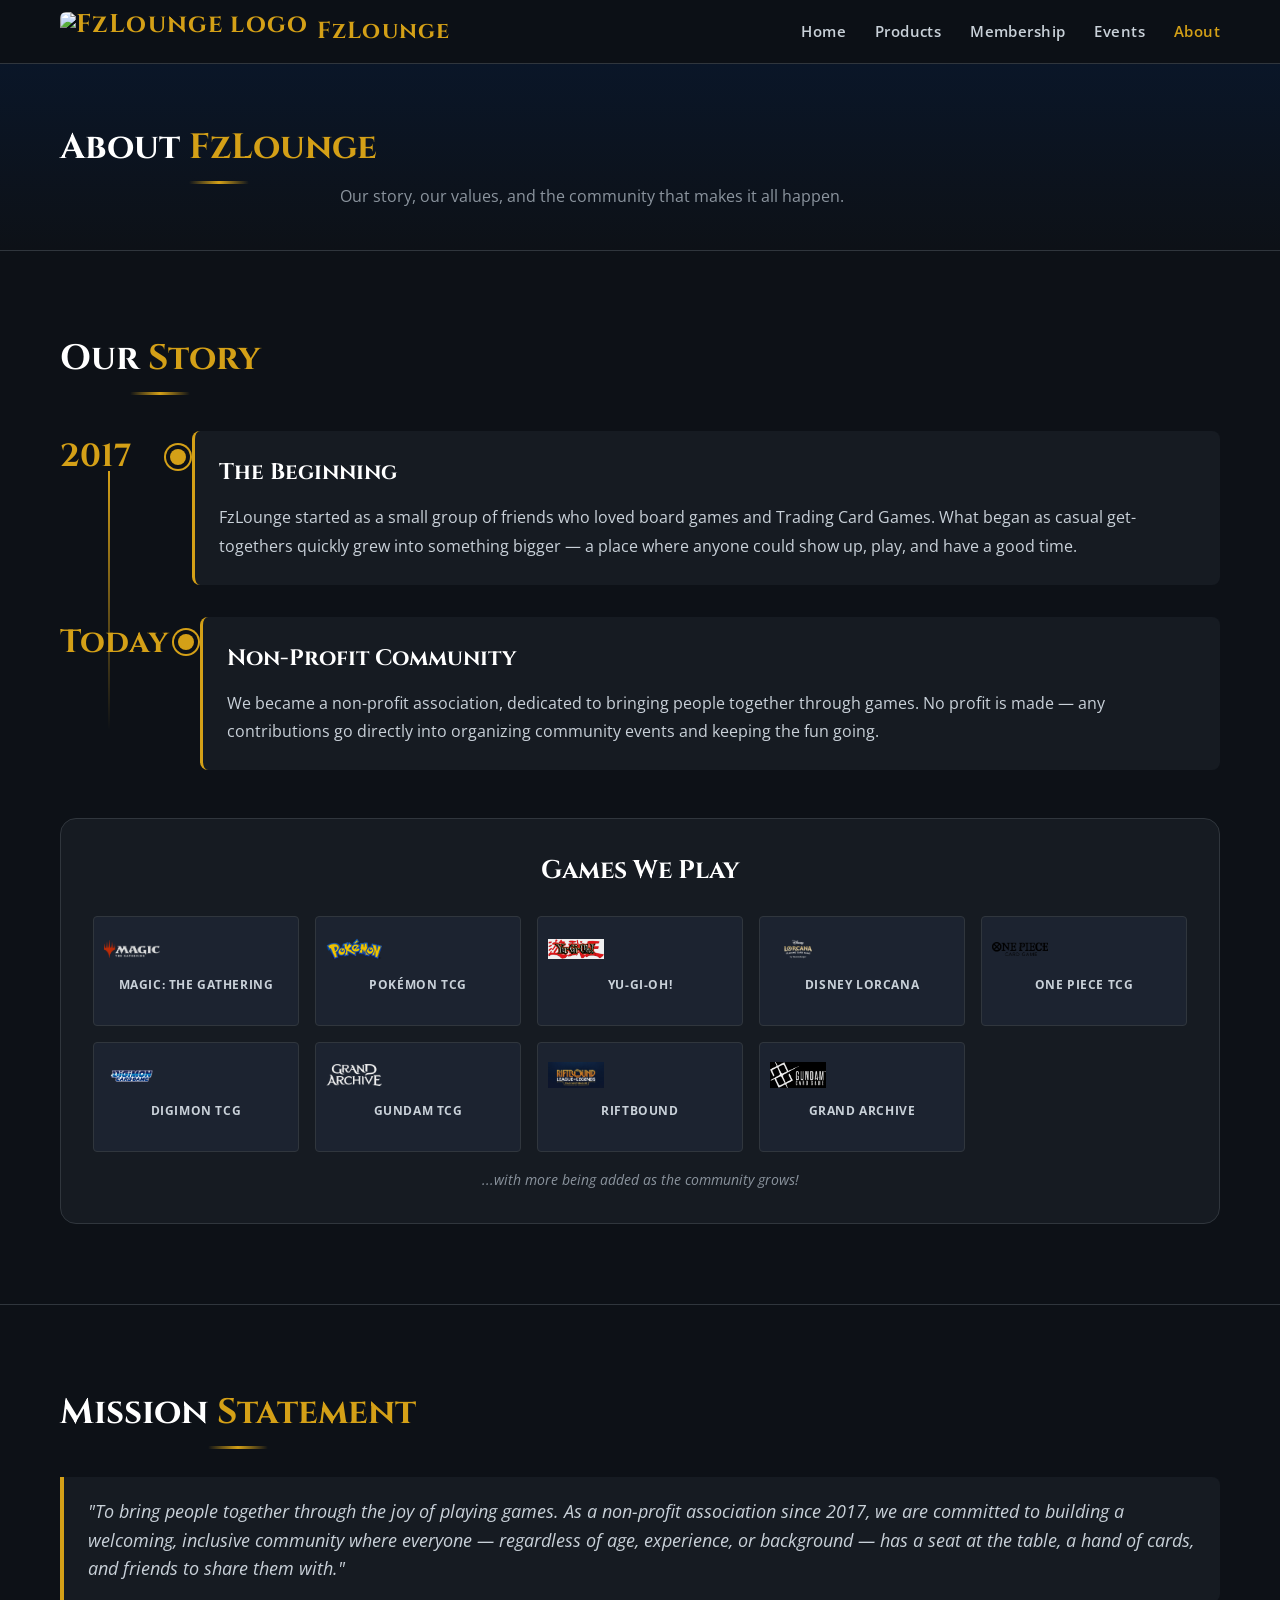
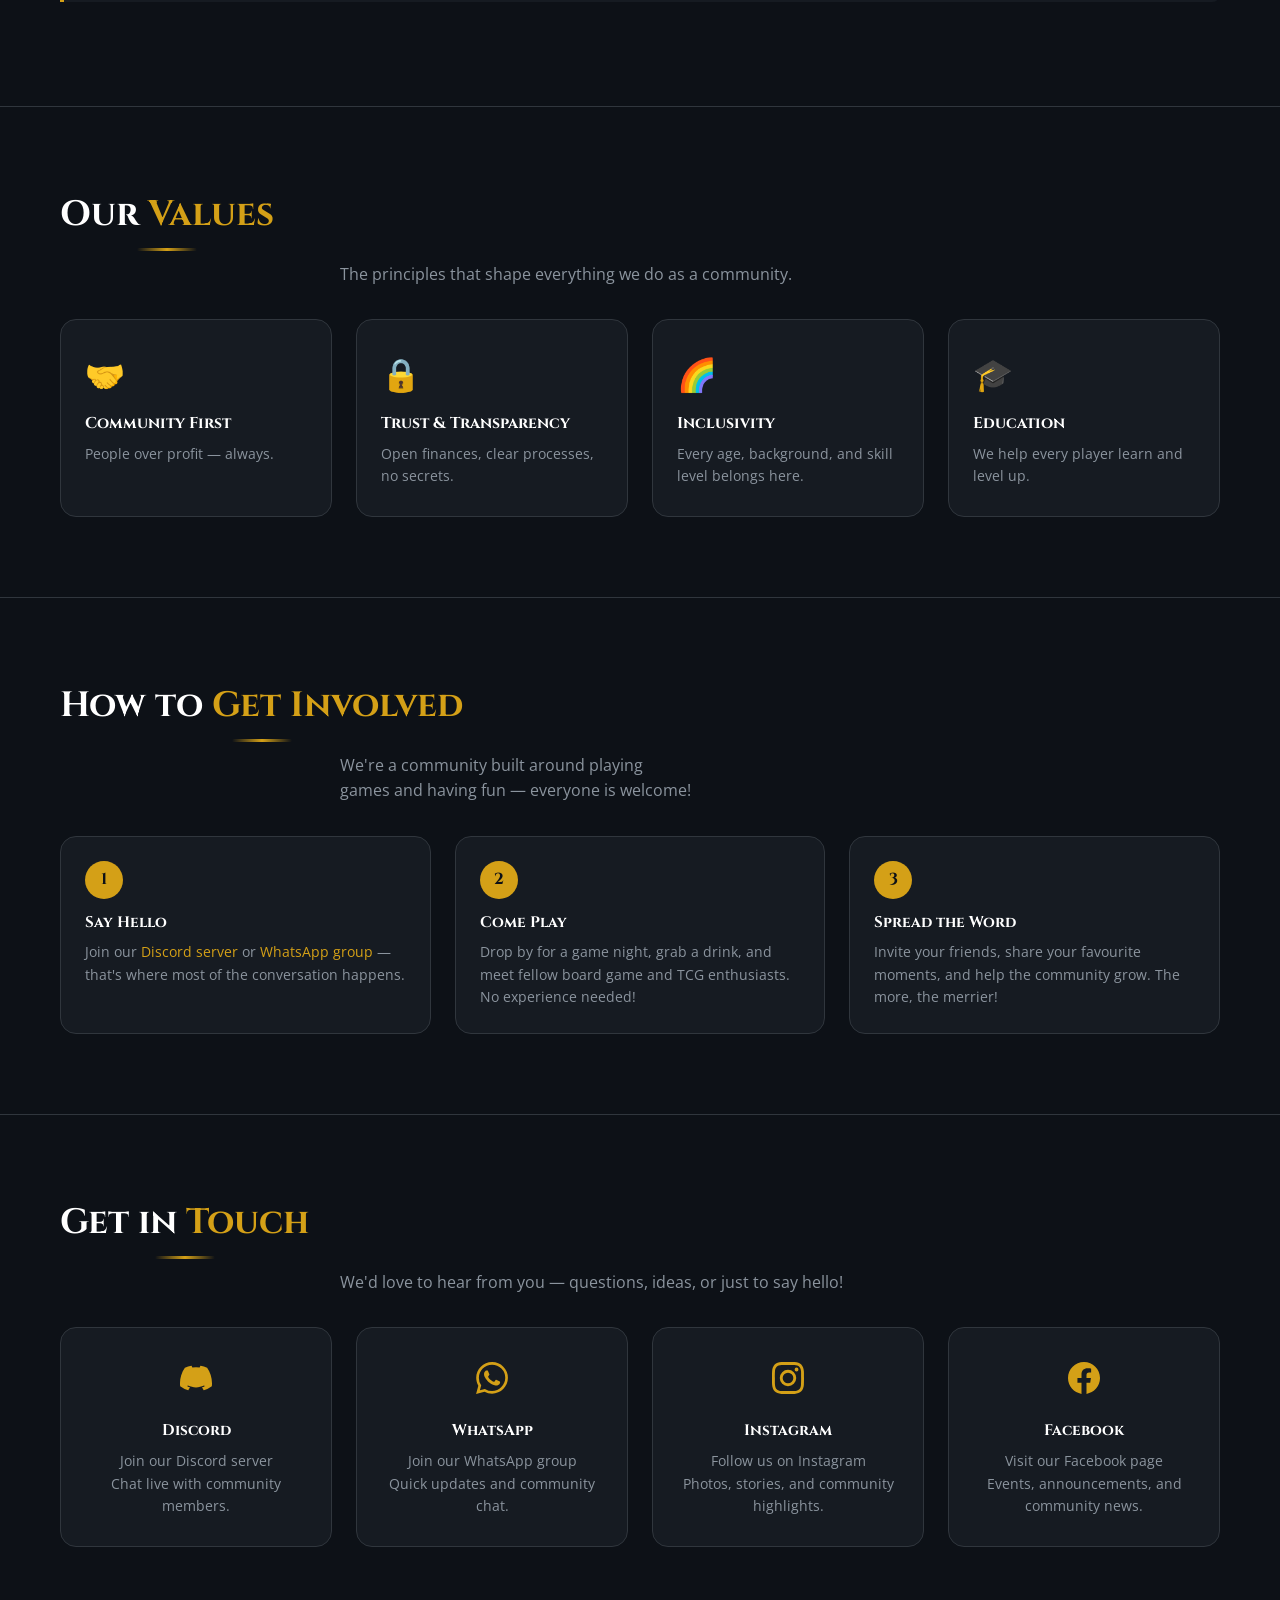
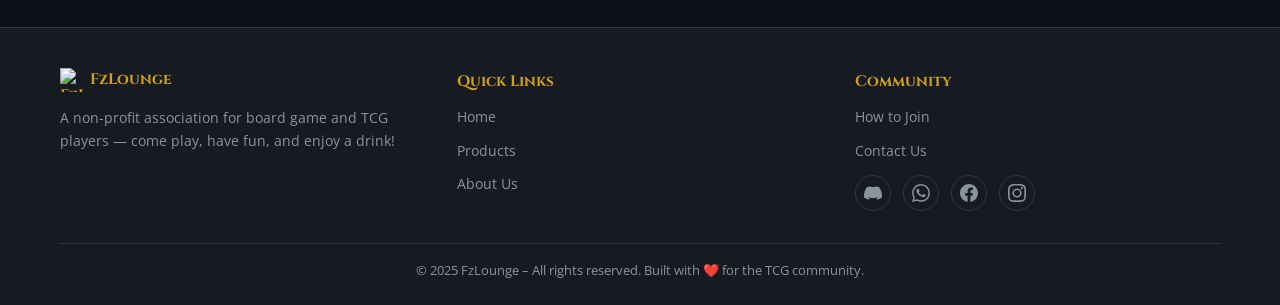
==== commit 7dffced0: "Add official game logos from publishers Official logos added: - Magic: The Gathering (mtg-logo.webp)" ====
--- a/about.html
+++ b/about.html
@@ -118,7 +118,7 @@
             <div class="games-grid">
               <div class="game-badge" data-game="mtg">
                 <div class="game-logo-wrapper">
-                  <img src="assets/game-logos/mtg-logo.png" alt="Magic: The Gathering Logo" class="game-logo" onerror="this.style.display='none'; this.nextElementSibling.style.display='flex';">
+                  <img src="assets/game-logos/mtg-logo.webp" alt="Magic: The Gathering Logo" class="game-logo" onerror="this.style.display='none'; this.nextElementSibling.style.display='flex';">
                   <div class="game-logo-fallback" style="display:none;">MTG</div>
                 </div>
                 <span class="game-name">Magic: The Gathering</span>
@@ -132,14 +132,14 @@
               </div>
               <div class="game-badge" data-game="yugioh">
                 <div class="game-logo-wrapper">
-                  <img src="assets/game-logos/yugioh-logo.png" alt="Yu-Gi-Oh! Logo" class="game-logo" onerror="this.style.display='none'; this.nextElementSibling.style.display='flex';">
+                  <img src="assets/game-logos/yugioh-logo.jpg" alt="Yu-Gi-Oh! Logo" class="game-logo" onerror="this.style.display='none'; this.nextElementSibling.style.display='flex';">
                   <div class="game-logo-fallback" style="display:none;">YGO</div>
                 </div>
                 <span class="game-name">Yu-Gi-Oh!</span>
               </div>
               <div class="game-badge" data-game="lorcana">
                 <div class="game-logo-wrapper">
-                  <img src="assets/game-logos/lorcana-logo.png" alt="Disney Lorcana Logo" class="game-logo" onerror="this.style.display='none'; this.nextElementSibling.style.display='flex';">
+                  <img src="assets/game-logos/lorcana-logo.webp" alt="Disney Lorcana Logo" class="game-logo" onerror="this.style.display='none'; this.nextElementSibling.style.display='flex';">
                   <div class="game-logo-fallback" style="display:none;">DL</div>
                 </div>
                 <span class="game-name">Disney Lorcana</span>
@@ -153,7 +153,7 @@
               </div>
               <div class="game-badge" data-game="digimon">
                 <div class="game-logo-wrapper">
-                  <img src="assets/game-logos/digimon-logo.png" alt="Digimon TCG Logo" class="game-logo" onerror="this.style.display='none'; this.nextElementSibling.style.display='flex';">
+                  <img src="assets/game-logos/digimon-logo.webp" alt="Digimon TCG Logo" class="game-logo" onerror="this.style.display='none'; this.nextElementSibling.style.display='flex';">
                   <div class="game-logo-fallback" style="display:none;">DGM</div>
                 </div>
                 <span class="game-name">Digimon TCG</span>
@@ -167,7 +167,7 @@
               </div>
               <div class="game-badge" data-game="riftbound">
                 <div class="game-logo-wrapper">
-                  <img src="assets/game-logos/riftbound-logo.png" alt="Riftbound Logo" class="game-logo" onerror="this.style.display='none'; this.nextElementSibling.style.display='flex';">
+                  <img src="assets/game-logos/riftbound-logo.webp" alt="Riftbound Logo" class="game-logo" onerror="this.style.display='none'; this.nextElementSibling.style.display='flex';">
                   <div class="game-logo-fallback" style="display:none;">RB</div>
                 </div>
                 <span class="game-name">Riftbound</span>
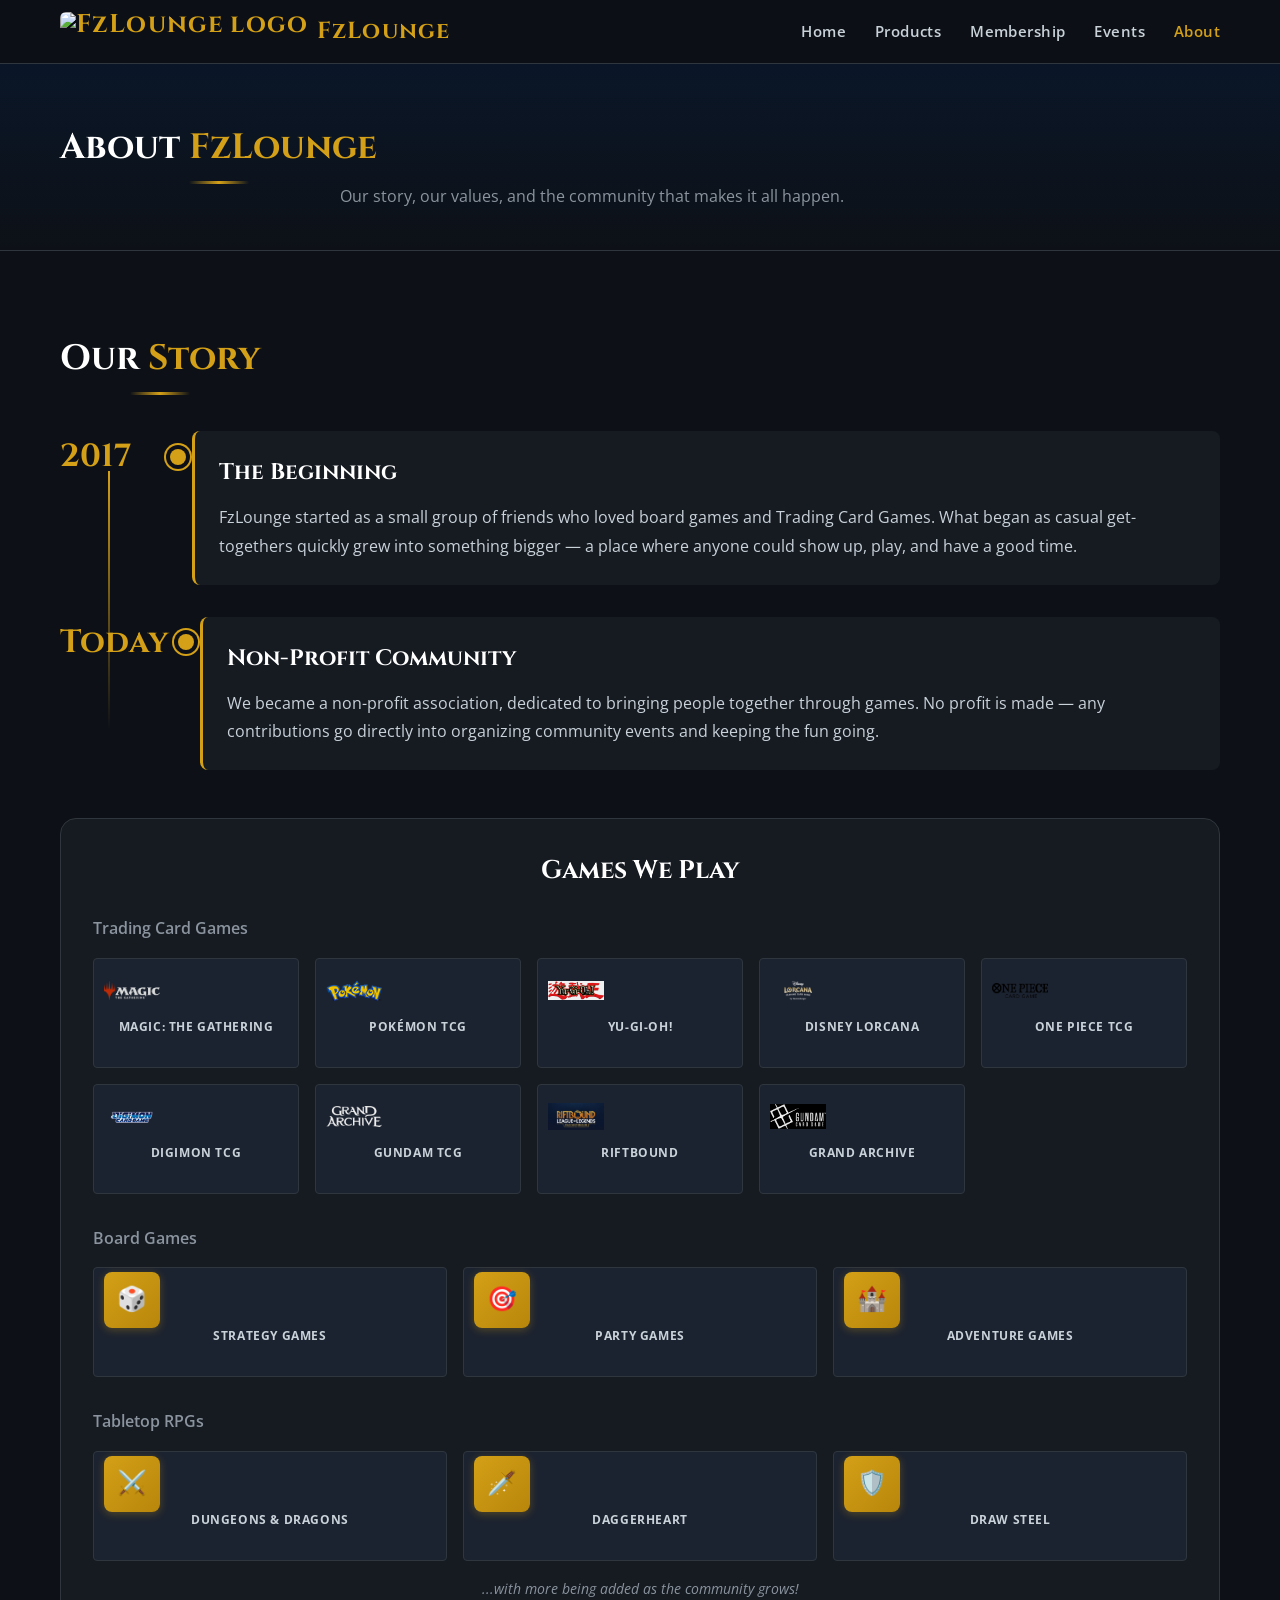
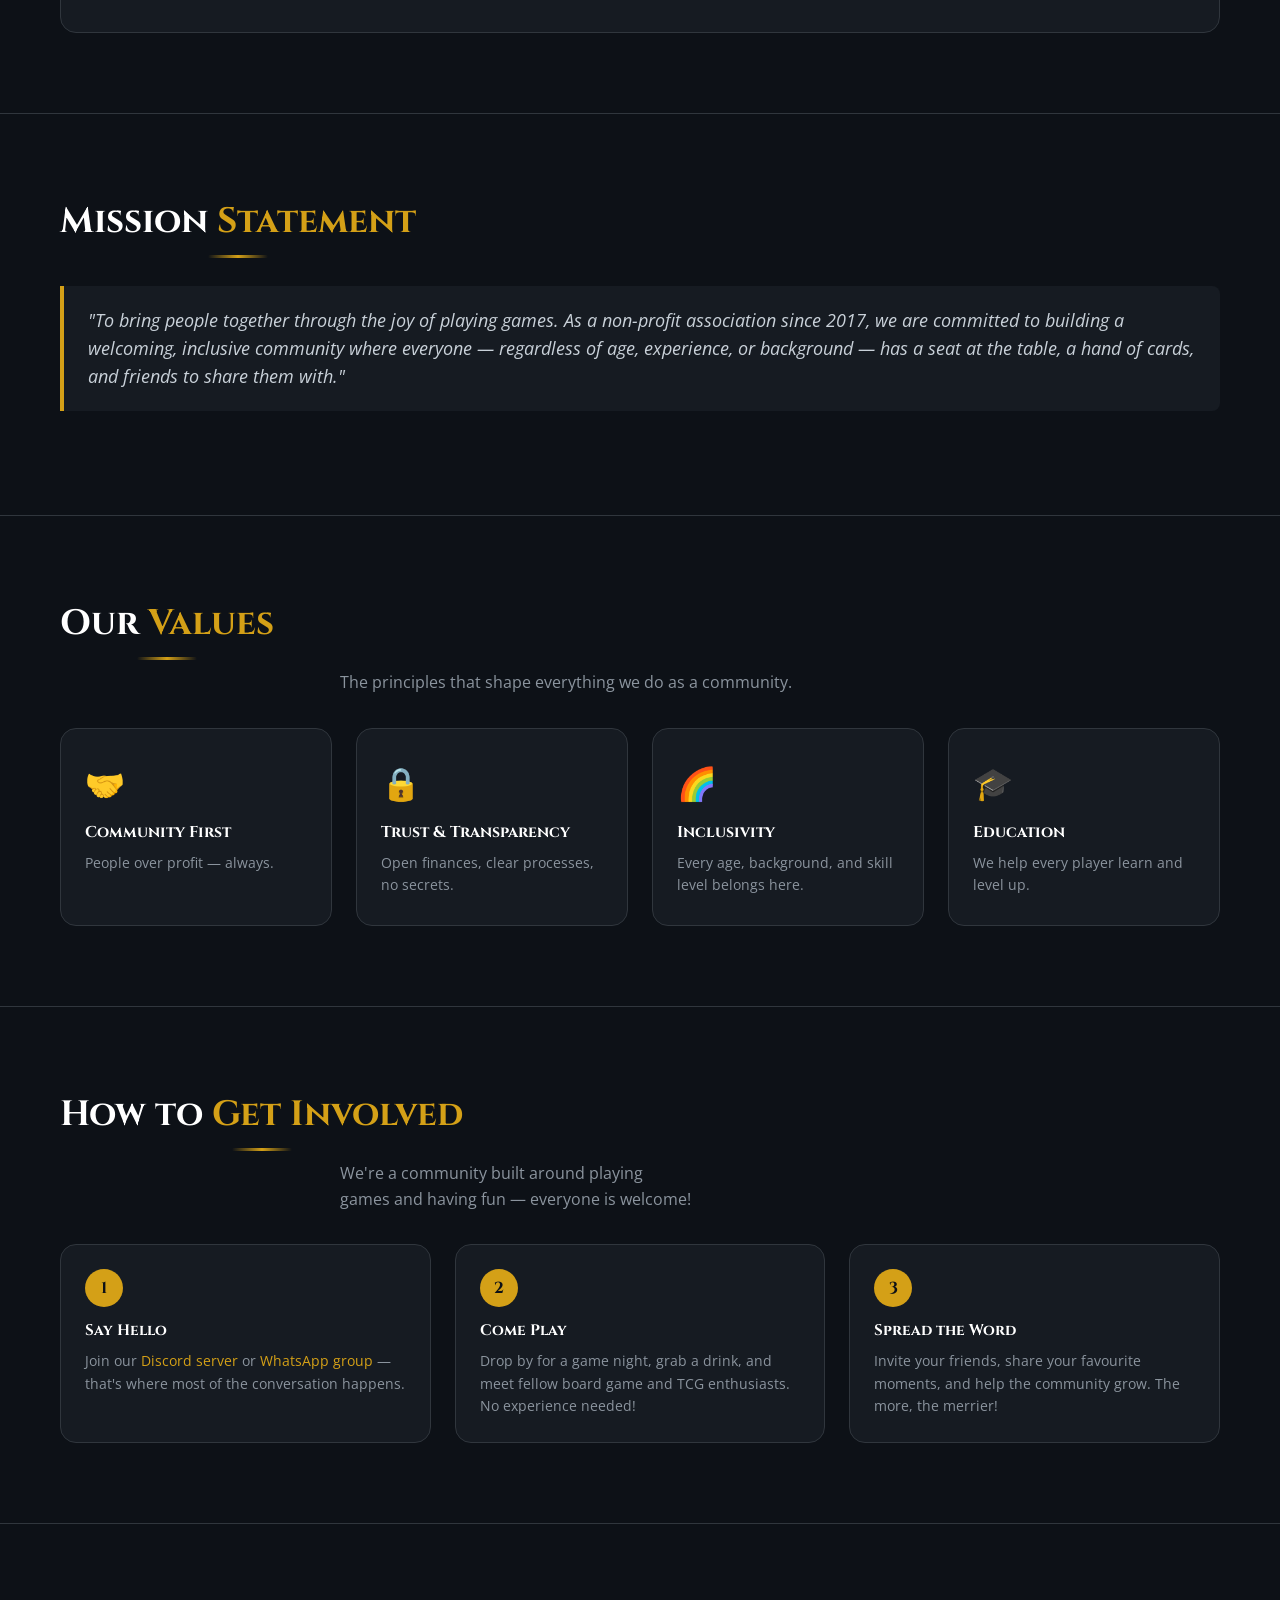
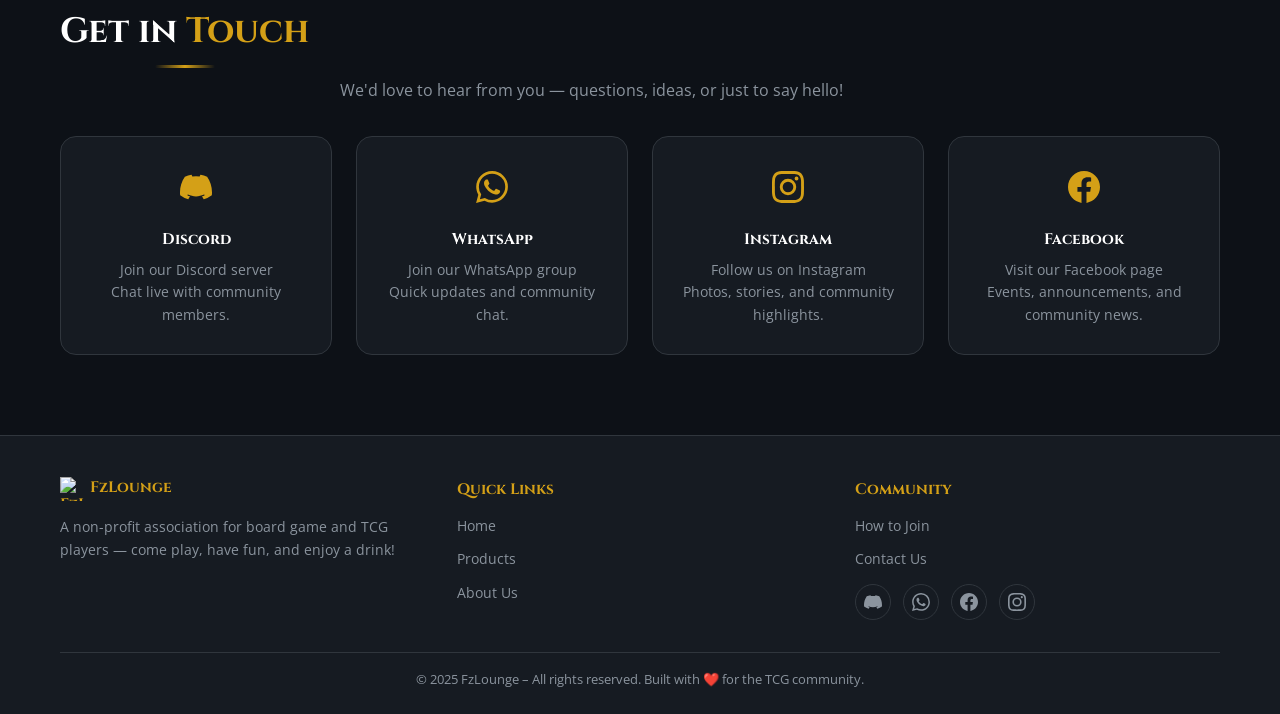
==== commit 9499bc7b: "Replace Pathfinder with Daggerheart/Draw Steel, add official site links" ====
--- a/about.html
+++ b/about.html
@@ -31,6 +31,16 @@
 
   <link rel="icon" type="image/gif" href="https://github.com/user-attachments/assets/5b11f5cf-b048-4a1c-aaf3-fa44133f79e3" />
   <link rel="stylesheet" href="css/style.css" />
+
+  <!-- Google Analytics 4 -->
+  <!-- Replace G-XXXXXXXXXX with your actual Google Analytics 4 Measurement ID -->
+  <script async src="https://www.googletagmanager.com/gtag/js?id=G-XXXXXXXXXX"></script>
+  <script>
+    window.dataLayer = window.dataLayer || [];
+    function gtag(){dataLayer.push(arguments);}
+    gtag('js', new Date());
+    gtag('config', 'G-XXXXXXXXXX');
+  </script>
 
   <!-- Structured Data (JSON-LD) - Organization Schema -->
   <script type="application/ld+json">
@@ -115,6 +125,9 @@
           <!-- Games Showcase -->
           <div class="games-showcase">
             <h3>Games We Play</h3>
+            
+            <!-- Trading Card Games -->
+            <h4 style="margin: 1.5rem 0 1rem; color: var(--color-text-muted); font-size: 1rem; font-weight: 600;">Trading Card Games</h4>
             <div class="games-grid">
               <div class="game-badge" data-game="mtg">
                 <div class="game-logo-wrapper">
@@ -180,6 +193,53 @@
                 <span class="game-name">Grand Archive</span>
               </div>
             </div>
+            
+            <!-- Board Games -->
+            <h4 style="margin: 2rem 0 1rem; color: var(--color-text-muted); font-size: 1rem; font-weight: 600;">Board Games</h4>
+            <div class="games-grid">
+              <div class="game-badge" data-game="boardgames">
+                <div class="game-logo-wrapper">
+                  <div class="game-logo-fallback" style="display:flex; font-size: 1.5rem;">🎲</div>
+                </div>
+                <span class="game-name">Strategy Games</span>
+              </div>
+              <div class="game-badge" data-game="boardgames">
+                <div class="game-logo-wrapper">
+                  <div class="game-logo-fallback" style="display:flex; font-size: 1.5rem;">🎯</div>
+                </div>
+                <span class="game-name">Party Games</span>
+              </div>
+              <div class="game-badge" data-game="boardgames">
+                <div class="game-logo-wrapper">
+                  <div class="game-logo-fallback" style="display:flex; font-size: 1.5rem;">🏰</div>
+                </div>
+                <span class="game-name">Adventure Games</span>
+              </div>
+            </div>
+            
+            <!-- RPG Sessions -->
+            <h4 style="margin: 2rem 0 1rem; color: var(--color-text-muted); font-size: 1rem; font-weight: 600;">Tabletop RPGs</h4>
+            <div class="games-grid">
+              <a href="https://www.dndbeyond.com" target="_blank" rel="noopener noreferrer" class="game-badge" data-game="rpg" title="Visit D&D Official Site">
+                <div class="game-logo-wrapper">
+                  <div class="game-logo-fallback" style="display:flex; font-size: 1.5rem;">⚔️</div>
+                </div>
+                <span class="game-name">Dungeons & Dragons</span>
+              </a>
+              <a href="https://darringtonpress.com/daggerheart/" target="_blank" rel="noopener noreferrer" class="game-badge" data-game="rpg" title="Visit Daggerheart Official Site">
+                <div class="game-logo-wrapper">
+                  <div class="game-logo-fallback" style="display:flex; font-size: 1.5rem;">🗡️</div>
+                </div>
+                <span class="game-name">Daggerheart</span>
+              </a>
+              <a href="https://www.mcdmproductions.com/draw-steel" target="_blank" rel="noopener noreferrer" class="game-badge" data-game="rpg" title="Visit Draw Steel Official Site">
+                <div class="game-logo-wrapper">
+                  <div class="game-logo-fallback" style="display:flex; font-size: 1.5rem;">🛡️</div>
+                </div>
+                <span class="game-name">Draw Steel</span>
+              </a>
+            </div>
+            
             <p class="games-note">...with more being added as the community grows!</p>
           </div>
         </div>
--- a/css/style.css
+++ b/css/style.css
@@ -1157,6 +1157,17 @@
   max-width: 100%;
 }
 
+a.game-badge {
+  text-decoration: none;
+  color: var(--color-text);
+  cursor: pointer;
+}
+
+a.game-badge:hover {
+  text-decoration: none;
+  color: var(--color-bg);
+}
+
 .game-badge:hover {
   background: var(--color-primary);
   color: var(--color-bg);
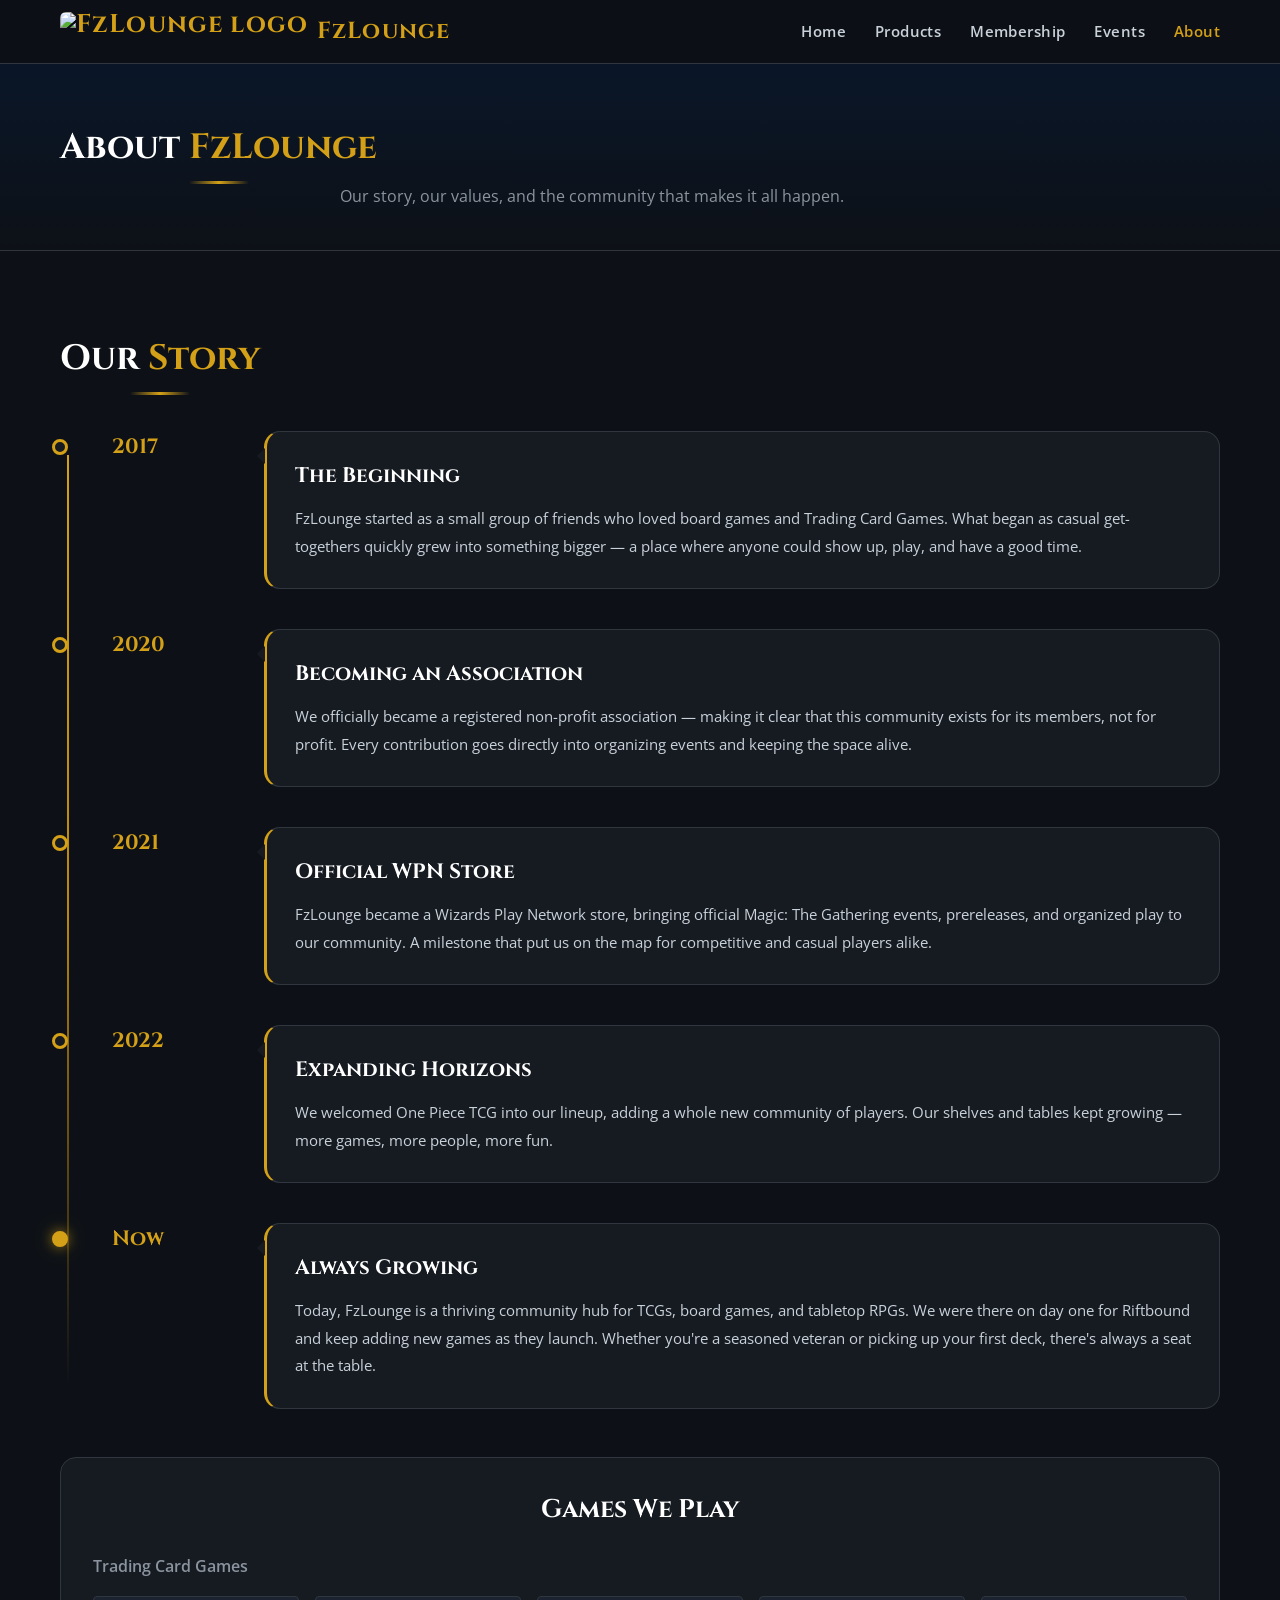
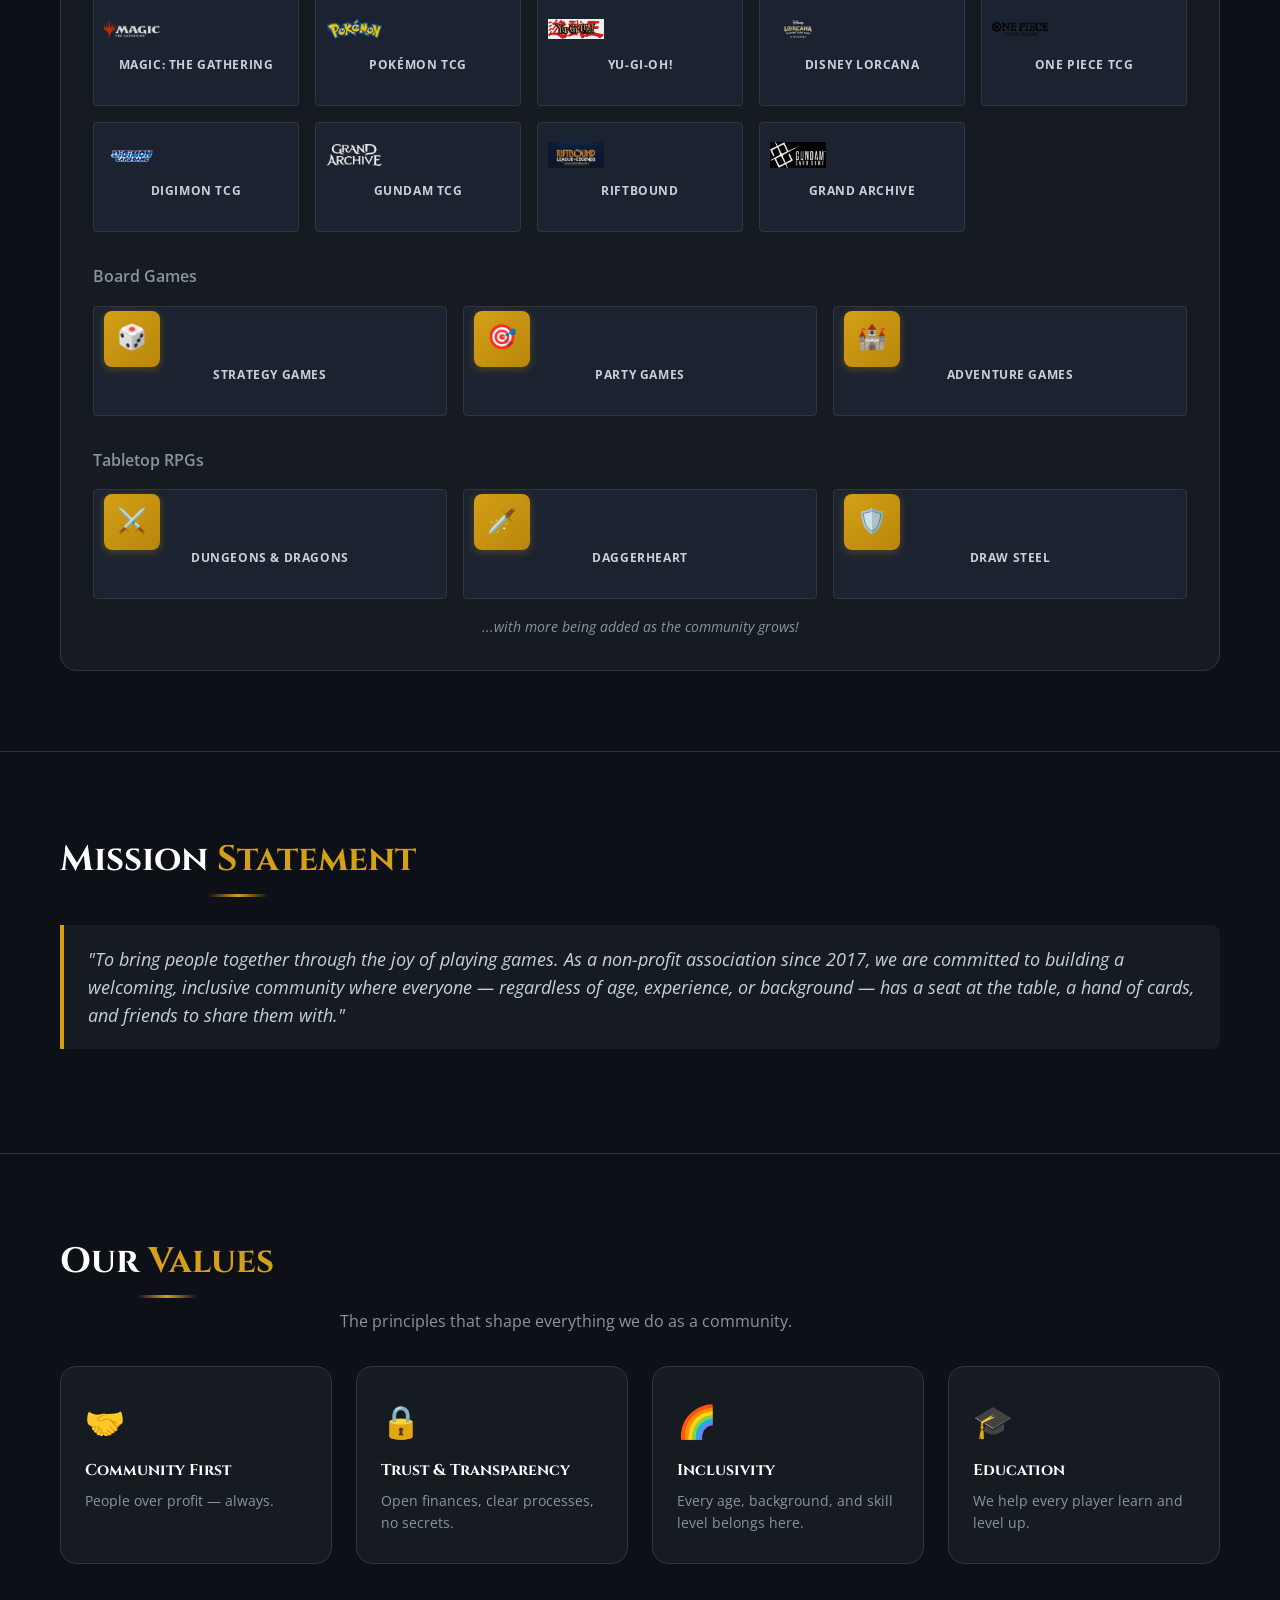
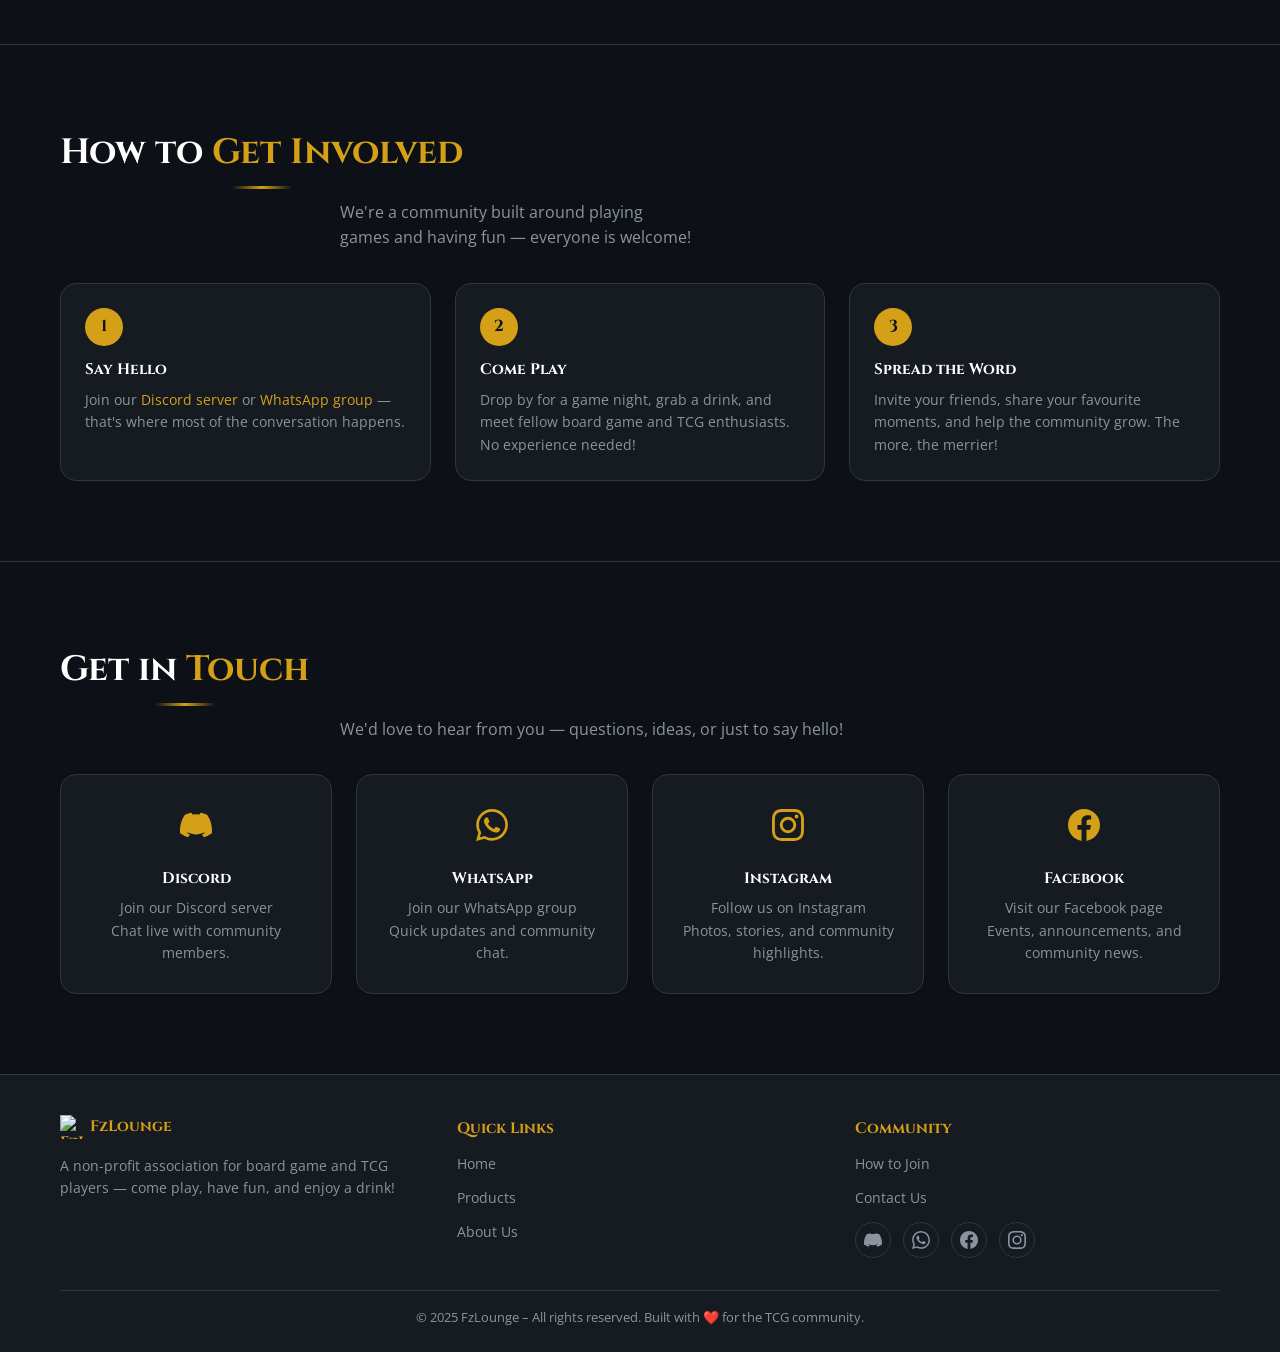
==== commit e5861c66: "Update Our Story timeline with accurate milestones (2020 association, 2021 WPN, 2022 One Piece, Rift" ====
--- a/about.html
+++ b/about.html
@@ -106,18 +106,57 @@
           <!-- Timeline -->
           <div class="story-timeline">
             <div class="timeline-item">
-              <div class="timeline-year">2017</div>
+              <div class="timeline-marker">
+                <div class="timeline-year">2017</div>
+                <div class="timeline-dot"></div>
+              </div>
               <div class="timeline-content">
                 <h3>The Beginning</h3>
                 <p>FzLounge started as a small group of friends who loved board games and Trading Card Games. What began as casual get-togethers quickly grew into something bigger — a place where anyone could show up, play, and have a good time.</p>
               </div>
             </div>
+
+            <div class="timeline-item">
+              <div class="timeline-marker">
+                <div class="timeline-year">2020</div>
+                <div class="timeline-dot"></div>
+              </div>
+              <div class="timeline-content">
+                <h3>Becoming an Association</h3>
+                <p>We officially became a registered non-profit association — making it clear that this community exists for its members, not for profit. Every contribution goes directly into organizing events and keeping the space alive.</p>
+              </div>
+            </div>
+
+            <div class="timeline-item">
+              <div class="timeline-marker">
+                <div class="timeline-year">2021</div>
+                <div class="timeline-dot"></div>
+              </div>
+              <div class="timeline-content">
+                <h3>Official WPN Store</h3>
+                <p>FzLounge became a Wizards Play Network store, bringing official Magic: The Gathering events, prereleases, and organized play to our community. A milestone that put us on the map for competitive and casual players alike.</p>
+              </div>
+            </div>
+
+            <div class="timeline-item">
+              <div class="timeline-marker">
+                <div class="timeline-year">2022</div>
+                <div class="timeline-dot"></div>
+              </div>
+              <div class="timeline-content">
+                <h3>Expanding Horizons</h3>
+                <p>We welcomed One Piece TCG into our lineup, adding a whole new community of players. Our shelves and tables kept growing — more games, more people, more fun.</p>
+              </div>
+            </div>
             
             <div class="timeline-item">
-              <div class="timeline-year">Today</div>
+              <div class="timeline-marker">
+                <div class="timeline-year">Now</div>
+                <div class="timeline-dot timeline-dot--active"></div>
+              </div>
               <div class="timeline-content">
-                <h3>Non-Profit Community</h3>
-                <p>We became a non-profit association, dedicated to bringing people together through games. No profit is made — any contributions go directly into organizing community events and keeping the fun going.</p>
+                <h3>Always Growing</h3>
+                <p>Today, FzLounge is a thriving community hub for TCGs, board games, and tabletop RPGs. We were there on day one for Riftbound and keep adding new games as they launch. Whether you're a seasoned veteran or picking up your first deck, there's always a seat at the table.</p>
               </div>
             </div>
           </div>
--- a/css/style.css
+++ b/css/style.css
@@ -1003,66 +1003,107 @@
 .story-timeline {
   display: flex;
   flex-direction: column;
-  gap: 2rem;
+  gap: 0;
   position: relative;
+  padding-left: 2rem;
 }
 
 .story-timeline::before {
   content: '';
   position: absolute;
-  left: 48px;
-  top: 40px;
-  bottom: 40px;
+  left: 7px;
+  top: 24px;
+  bottom: 24px;
   width: 2px;
-  background: linear-gradient(to bottom, var(--color-primary), transparent);
+  background: linear-gradient(to bottom, var(--color-primary), var(--color-primary-dk), transparent);
 }
 
 .timeline-item {
   display: grid;
-  grid-template-columns: auto 1fr;
+  grid-template-columns: 140px 1fr;
   gap: 2rem;
   align-items: start;
+  position: relative;
+  padding-bottom: 2.5rem;
+}
+
+.timeline-item:last-child {
+  padding-bottom: 0;
+}
+
+.timeline-marker {
+  display: flex;
+  flex-direction: column;
+  align-items: center;
+  gap: 0.5rem;
+  position: relative;
+}
+
+.timeline-dot {
+  width: 16px;
+  height: 16px;
+  background: var(--color-surface);
+  border: 3px solid var(--color-primary);
+  border-radius: 50%;
+  position: absolute;
+  left: -2rem;
+  top: 8px;
+  transform: translateX(-50%);
+  z-index: 2;
+  transition: all 0.3s ease;
+}
+
+.timeline-dot--active {
+  background: var(--color-primary);
+  box-shadow: 0 0 12px rgba(212, 160, 23, 0.6), 0 0 24px rgba(212, 160, 23, 0.3);
+  animation: pulse-dot 2s infinite;
+}
+
+@keyframes pulse-dot {
+  0%, 100% { box-shadow: 0 0 12px rgba(212, 160, 23, 0.6), 0 0 24px rgba(212, 160, 23, 0.3); }
+  50% { box-shadow: 0 0 18px rgba(212, 160, 23, 0.8), 0 0 36px rgba(212, 160, 23, 0.4); }
 }
 
 .timeline-year {
   font-family: var(--font-heading);
-  font-size: 2rem;
+  font-size: 1.3rem;
   font-weight: 700;
   color: var(--color-primary);
   min-width: 100px;
+  text-align: left;
+}
+
+.timeline-content {
+  background: var(--color-surface);
+  padding: 1.75rem;
+  border-radius: var(--radius-lg);
+  border: 1px solid var(--color-border);
+  border-left: 3px solid var(--color-primary);
+  transition: transform 0.3s ease, box-shadow 0.3s ease, border-color 0.3s ease;
   position: relative;
-  z-index: 1;
-}
-
-.timeline-year::after {
+}
+
+.timeline-content::before {
   content: '';
   position: absolute;
-  right: -26px;
-  top: 50%;
-  width: 16px;
-  height: 16px;
-  background: var(--color-primary);
-  border-radius: 50%;
-  transform: translateY(-50%);
-  box-shadow: 0 0 0 4px var(--color-bg), 0 0 0 6px var(--color-primary);
-}
-
-.timeline-content {
-  background: var(--color-surface);
-  padding: 1.5rem;
-  border-radius: var(--radius-md);
-  border-left: 3px solid var(--color-primary);
-  transition: transform 0.2s, box-shadow 0.2s;
+  left: -10px;
+  top: 16px;
+  width: 0;
+  height: 0;
+  border-top: 8px solid transparent;
+  border-bottom: 8px solid transparent;
+  border-right: 8px solid var(--color-surface);
 }
 
 .timeline-content:hover {
-  transform: translateX(4px);
-  box-shadow: 0 4px 16px rgba(212, 160, 23, 0.2);
+  transform: translateX(6px);
+  box-shadow: 0 8px 24px rgba(212, 160, 23, 0.15);
+  border-color: var(--color-primary);
 }
 
 .timeline-content h3 {
   font-family: var(--font-heading);
-  font-size: 1.4rem;
+  font-size: 1.3rem;
   color: var(--color-white);
   margin-bottom: 0.75rem;
 }
@@ -1070,6 +1111,7 @@
 .timeline-content p {
   color: var(--color-text);
   line-height: 1.8;
+  font-size: 0.95rem;
 }
 
 /* Games Showcase */
@@ -1196,23 +1238,33 @@
 
 /* Mobile Responsive for Timeline */
 @media (max-width: 768px) {
+  .story-timeline {
+    padding-left: 1.5rem;
+  }
+
   .story-timeline::before {
-    left: 14px;
+    left: 7px;
   }
   
   .timeline-item {
     grid-template-columns: 1fr;
     gap: 0.5rem;
+    padding-bottom: 2rem;
   }
   
   .timeline-year {
-    font-size: 1.5rem;
+    font-size: 1.1rem;
     min-width: auto;
   }
   
-  .timeline-year::after {
-    right: auto;
-    left: -20px;
+  .timeline-dot {
+    left: -1.5rem;
+    width: 12px;
+    height: 12px;
+  }
+
+  .timeline-content::before {
+    display: none;
   }
   
   .games-grid {
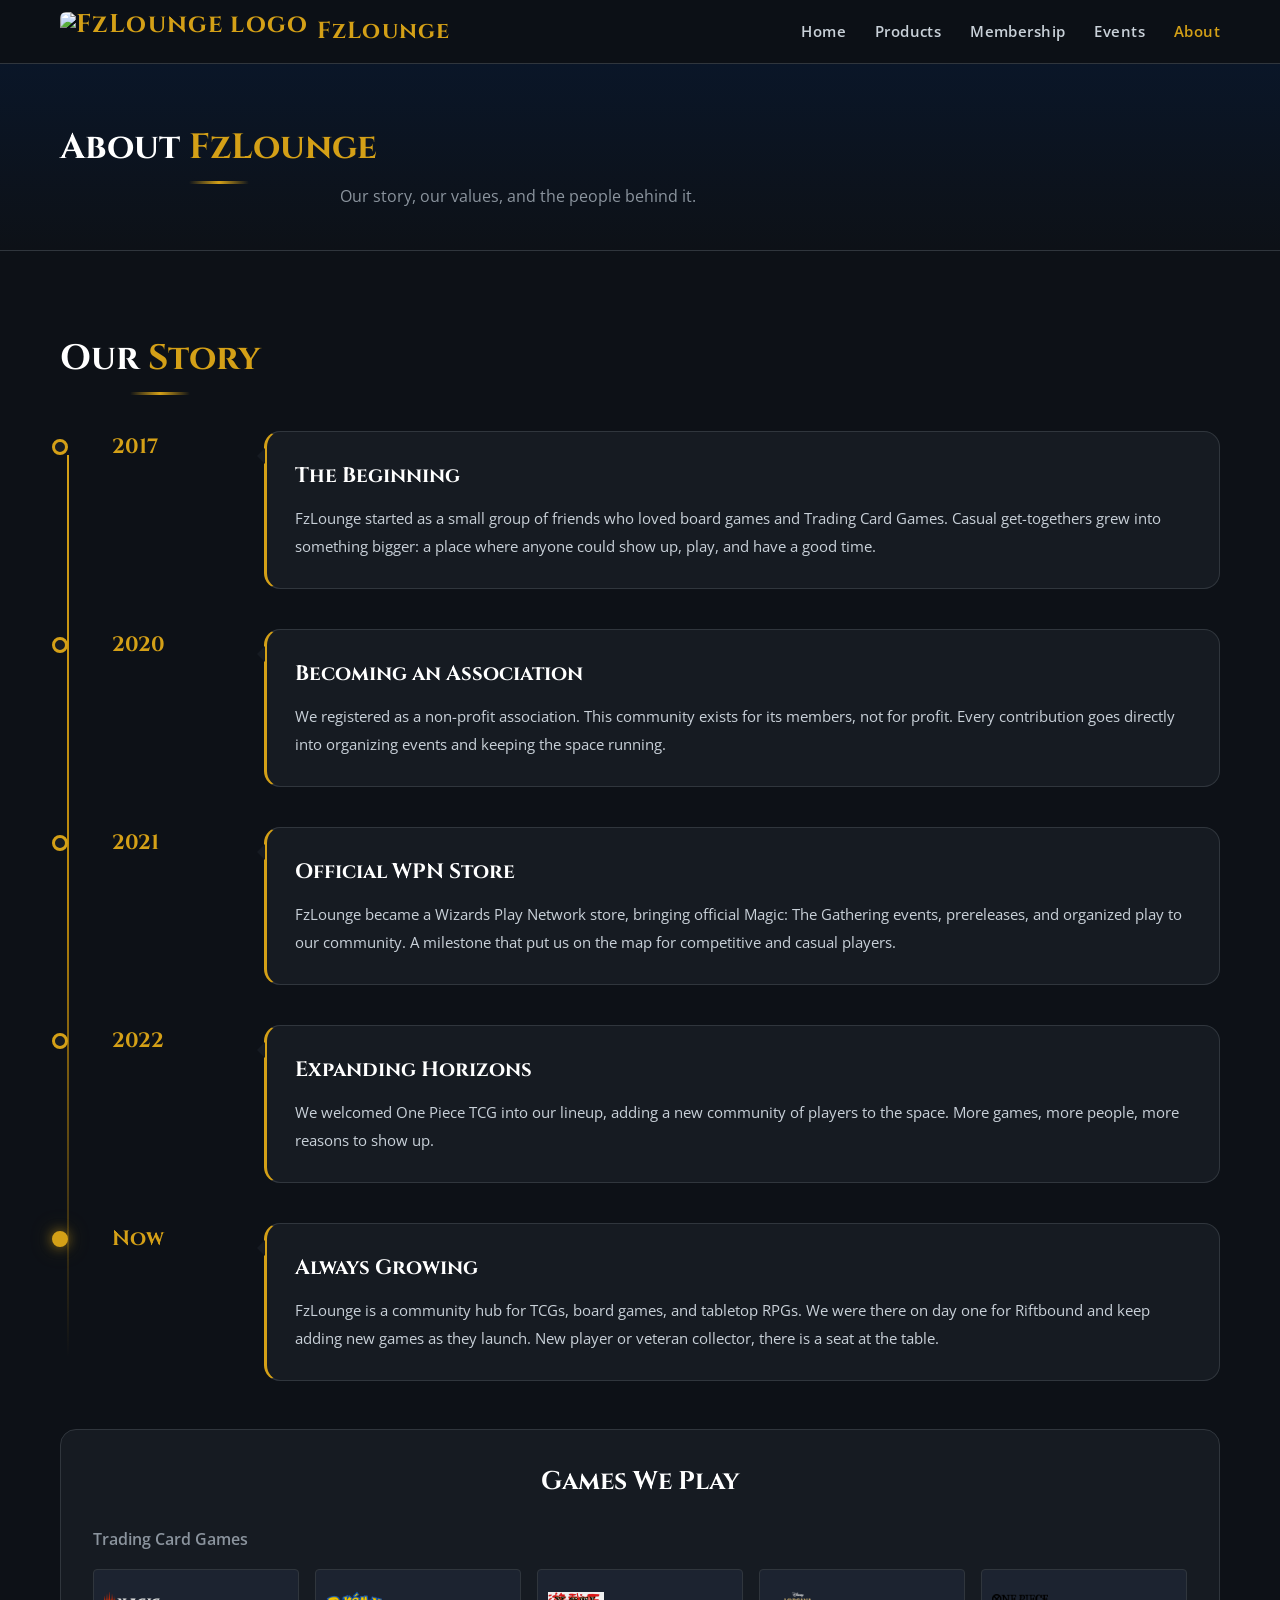
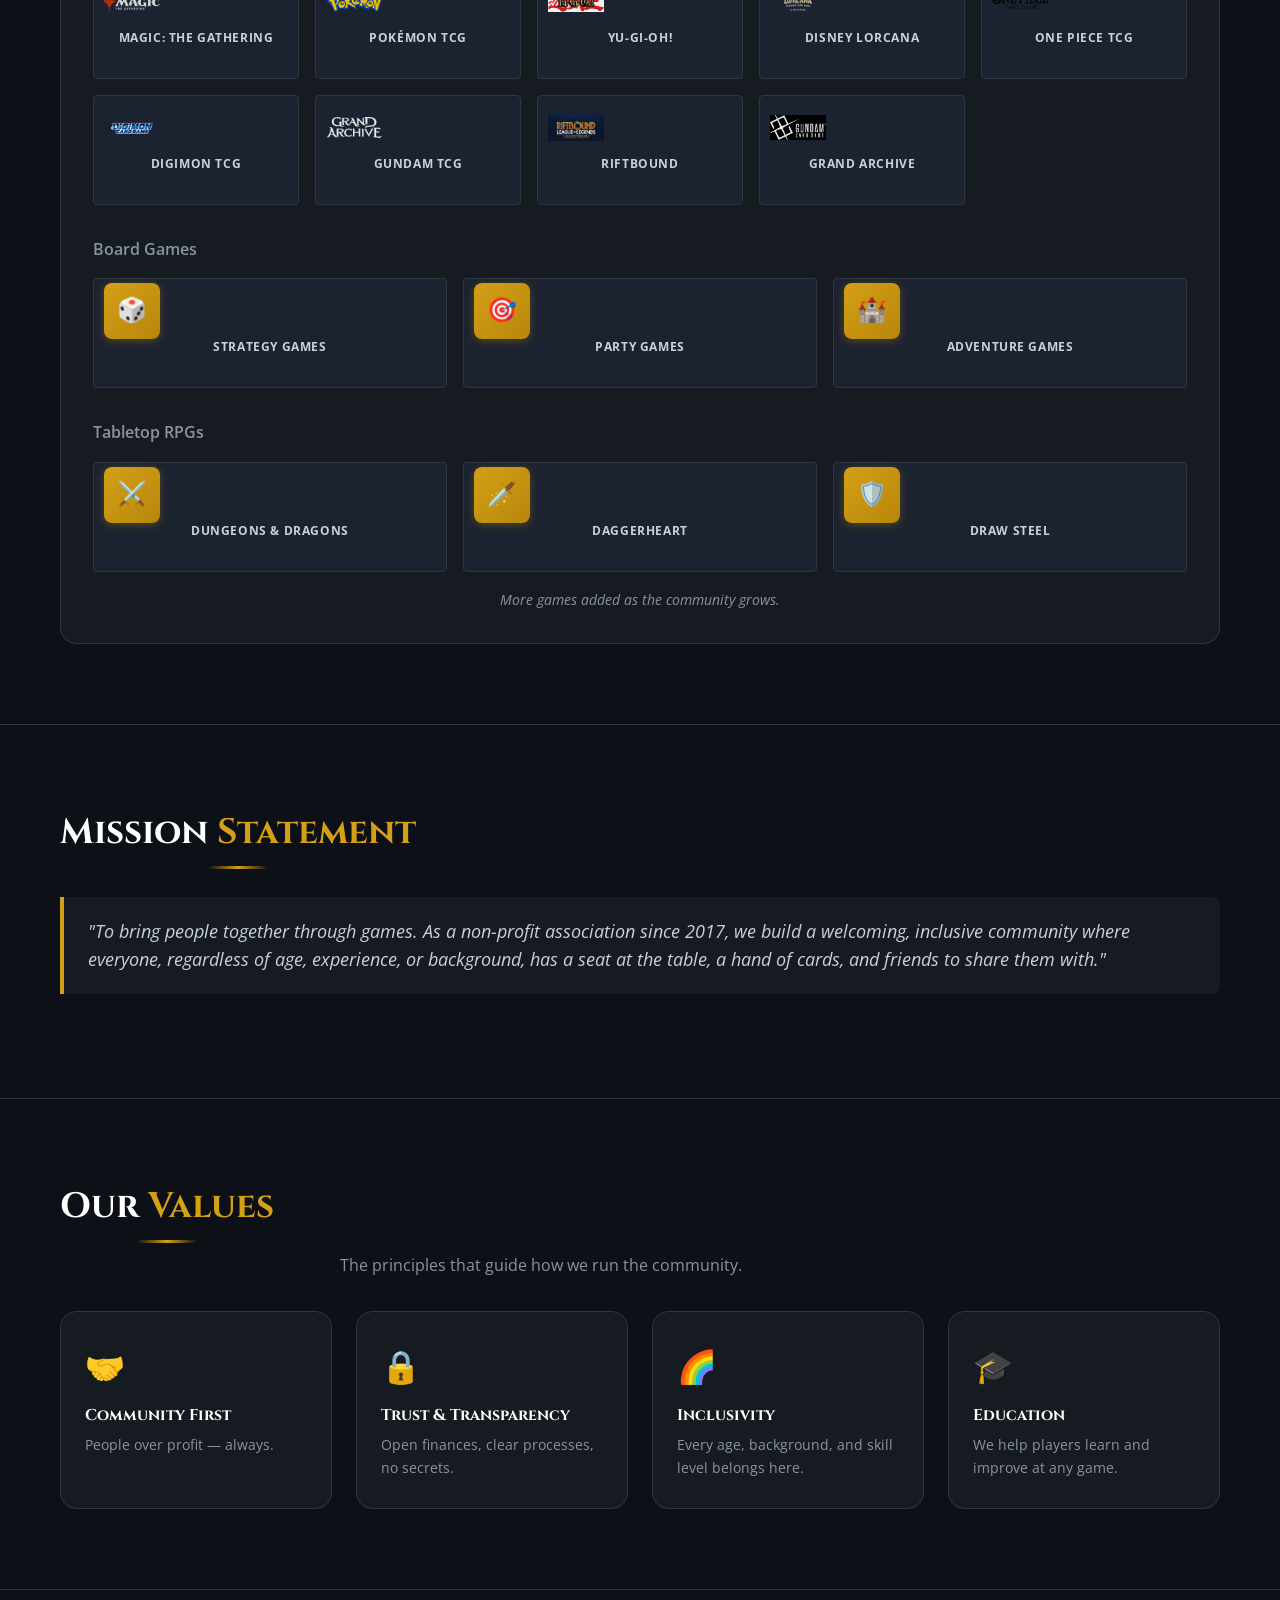
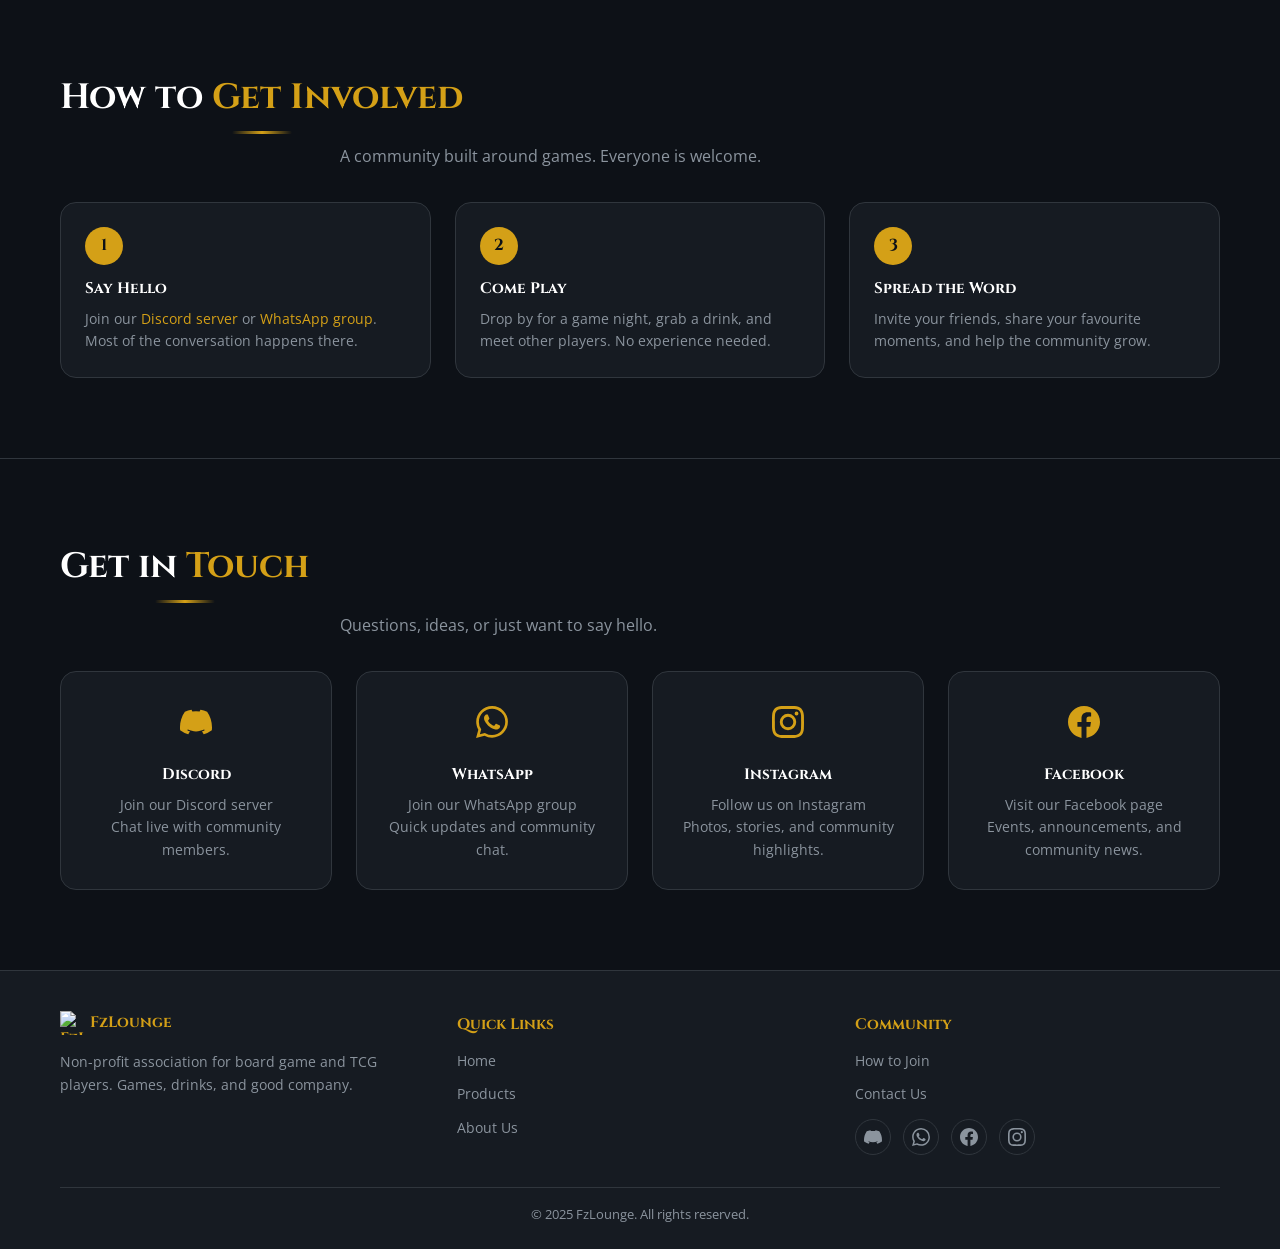
==== commit 61c90bd5: "Clean up English across site and docs: remove AI slop, fix foundingDate, professional tone" ====
--- a/about.html
+++ b/about.html
@@ -6,7 +6,7 @@
   
   <!-- SEO Meta Tags -->
   <title>About FzLounge - Non-Profit TCG Community & Gaming Space</title>
-  <meta name="description" content="Learn about FzLounge, a community-driven non-profit TCG association offering a welcoming space for Magic, Pokémon, Yu-Gi-Oh!, and board games. Discover our mission, values, and how to join our gaming community." />
+  <meta name="description" content="FzLounge is a non-profit TCG association and WPN store since 2020. A space for Magic, Pokemon, Yu-Gi-Oh!, board games, and tabletop RPGs. Our story, values, and how to join." />
   <meta name="keywords" content="about FzLounge, TCG community, non-profit gaming, gaming association, board game community, Magic community, Pokemon community, friendly gaming space, how to join, TCG organization" />
   <meta name="author" content="FzLounge" />
   <meta name="robots" content="index, follow" />
@@ -15,7 +15,7 @@
   <meta property="og:type" content="website" />
   <meta property="og:url" content="https://mario-m-silva-alb.github.io/FzLounge.github.io/about.html" />
   <meta property="og:title" content="About FzLounge - Non-Profit TCG Community" />
-  <meta property="og:description" content="Community-driven non-profit offering a welcoming space for TCG players. Learn about our mission, values, and how to join!" />
+  <meta property="og:description" content="Non-profit TCG association and WPN store since 2020. Board games, card games, tabletop RPGs, and community events." />
   <meta property="og:image" content="https://github.com/user-attachments/assets/5b11f5cf-b048-4a1c-aaf3-fa44133f79e3" />
   <meta property="og:image:width" content="1200" />
   <meta property="og:image:height" content="630" />
@@ -26,7 +26,7 @@
   <meta name="twitter:card" content="summary_large_image" />
   <meta name="twitter:url" content="https://mario-m-silva-alb.github.io/FzLounge.github.io/about.html" />
   <meta name="twitter:title" content="About FzLounge - Non-Profit TCG Community" />
-  <meta name="twitter:description" content="Community-driven non-profit offering a welcoming space for TCG players. Learn our story!" />
+  <meta name="twitter:description" content="Non-profit TCG association and WPN store since 2020. Board games, card games, and tabletop RPGs." />
   <meta name="twitter:image" content="https://github.com/user-attachments/assets/5b11f5cf-b048-4a1c-aaf3-fa44133f79e3" />
 
   <link rel="icon" type="image/gif" href="https://github.com/user-attachments/assets/5b11f5cf-b048-4a1c-aaf3-fa44133f79e3" />
@@ -50,8 +50,8 @@
     "name": "FzLounge",
     "url": "https://mario-m-silva-alb.github.io/FzLounge.github.io/",
     "logo": "https://github.com/user-attachments/assets/5b11f5cf-b048-4a1c-aaf3-fa44133f79e3",
-    "description": "Non-profit TCG community association offering board games, trading card games, tournaments, and game nights",
-    "foundingDate": "2024",
+    "description": "Non-profit TCG association and WPN store. Board games, trading card games, tournaments, and tabletop RPGs.",
+    "foundingDate": "2017",
     "sameAs": [
       "https://discord.gg/MTtNkGN",
       "https://www.instagram.com/fzlounge/",
@@ -90,7 +90,7 @@
   <header class="page-hero" role="banner">
     <div class="container">
       <h1 class="section-title">About <span>FzLounge</span></h1>
-      <p class="section-sub">Our story, our values, and the community that makes it all happen.</p>
+      <p class="section-sub">Our story, our values, and the people behind it.</p>
     </div>
   </header>
 
@@ -112,7 +112,7 @@
               </div>
               <div class="timeline-content">
                 <h3>The Beginning</h3>
-                <p>FzLounge started as a small group of friends who loved board games and Trading Card Games. What began as casual get-togethers quickly grew into something bigger — a place where anyone could show up, play, and have a good time.</p>
+                <p>FzLounge started as a small group of friends who loved board games and Trading Card Games. Casual get-togethers grew into something bigger: a place where anyone could show up, play, and have a good time.</p>
               </div>
             </div>
 
@@ -123,7 +123,7 @@
               </div>
               <div class="timeline-content">
                 <h3>Becoming an Association</h3>
-                <p>We officially became a registered non-profit association — making it clear that this community exists for its members, not for profit. Every contribution goes directly into organizing events and keeping the space alive.</p>
+                <p>We registered as a non-profit association. This community exists for its members, not for profit. Every contribution goes directly into organizing events and keeping the space running.</p>
               </div>
             </div>
 
@@ -134,7 +134,7 @@
               </div>
               <div class="timeline-content">
                 <h3>Official WPN Store</h3>
-                <p>FzLounge became a Wizards Play Network store, bringing official Magic: The Gathering events, prereleases, and organized play to our community. A milestone that put us on the map for competitive and casual players alike.</p>
+                <p>FzLounge became a Wizards Play Network store, bringing official Magic: The Gathering events, prereleases, and organized play to our community. A milestone that put us on the map for competitive and casual players.</p>
               </div>
             </div>
 
@@ -145,7 +145,7 @@
               </div>
               <div class="timeline-content">
                 <h3>Expanding Horizons</h3>
-                <p>We welcomed One Piece TCG into our lineup, adding a whole new community of players. Our shelves and tables kept growing — more games, more people, more fun.</p>
+                <p>We welcomed One Piece TCG into our lineup, adding a new community of players to the space. More games, more people, more reasons to show up.</p>
               </div>
             </div>
             
@@ -156,7 +156,7 @@
               </div>
               <div class="timeline-content">
                 <h3>Always Growing</h3>
-                <p>Today, FzLounge is a thriving community hub for TCGs, board games, and tabletop RPGs. We were there on day one for Riftbound and keep adding new games as they launch. Whether you're a seasoned veteran or picking up your first deck, there's always a seat at the table.</p>
+                <p>FzLounge is a community hub for TCGs, board games, and tabletop RPGs. We were there on day one for Riftbound and keep adding new games as they launch. New player or veteran collector, there is a seat at the table.</p>
               </div>
             </div>
           </div>
@@ -279,7 +279,7 @@
               </a>
             </div>
             
-            <p class="games-note">...with more being added as the community grows!</p>
+            <p class="games-note">More games added as the community grows.</p>
           </div>
         </div>
       </div>
@@ -299,9 +299,9 @@
           color: var(--color-text);
           font-style: italic;
         ">
-          "To bring people together through the joy of playing games. As a non-profit association
-          since 2017, we are committed to building a welcoming, inclusive community where everyone —
-          regardless of age, experience, or background — has a seat at the table, a hand of cards,
+          "To bring people together through games. As a non-profit association
+          since 2017, we build a welcoming, inclusive community where everyone,
+          regardless of age, experience, or background, has a seat at the table, a hand of cards,
           and friends to share them with."
         </blockquote>
       </div>
@@ -311,7 +311,7 @@
     <section class="about-section" aria-labelledby="values-heading">
       <div class="container">
         <h2 class="section-title" id="values-heading">Our <span>Values</span></h2>
-        <p class="section-sub" style="margin-top:.4rem;">The principles that shape everything we do as a community.</p>
+        <p class="section-sub" style="margin-top:.4rem;">The principles that guide how we run the community.</p>
 
         <div class="values-grid">
           <div class="value-card">
@@ -332,7 +332,7 @@
           <div class="value-card">
             <div class="icon" aria-hidden="true">🎓</div>
             <h3>Education</h3>
-            <p>We help every player learn and level up.</p>
+            <p>We help players learn and improve at any game.</p>
           </div>
         </div>
       </div>
@@ -342,23 +342,23 @@
     <section class="about-section" id="join" aria-labelledby="join-heading">
       <div class="container">
         <h2 class="section-title" id="join-heading">How to <span>Get Involved</span></h2>
-        <p class="section-sub" style="margin-top:.4rem;">We're a community built around playing games and having fun — everyone is welcome!</p>
+        <p class="section-sub" style="margin-top:.4rem;">A community built around games. Everyone is welcome.</p>
 
         <div class="join-steps">
           <div class="join-step">
             <div class="join-step__num" aria-hidden="true">1</div>
             <h3>Say Hello</h3>
-            <p>Join our <a href="https://discord.gg/MTtNkGN" target="_blank" rel="noopener noreferrer">Discord server</a> or <a href="https://chat.whatsapp.com/D0mnF1MreqSGaJyBYi8H9p" target="_blank" rel="noopener noreferrer">WhatsApp group</a> — that's where most of the conversation happens.</p>
+            <p>Join our <a href="https://discord.gg/MTtNkGN" target="_blank" rel="noopener noreferrer">Discord server</a> or <a href="https://chat.whatsapp.com/D0mnF1MreqSGaJyBYi8H9p" target="_blank" rel="noopener noreferrer">WhatsApp group</a>. Most of the conversation happens there.</p>
           </div>
           <div class="join-step">
             <div class="join-step__num" aria-hidden="true">2</div>
             <h3>Come Play</h3>
-            <p>Drop by for a game night, grab a drink, and meet fellow board game and TCG enthusiasts. No experience needed!</p>
+            <p>Drop by for a game night, grab a drink, and meet other players. No experience needed.</p>
           </div>
           <div class="join-step">
             <div class="join-step__num" aria-hidden="true">3</div>
             <h3>Spread the Word</h3>
-            <p>Invite your friends, share your favourite moments, and help the community grow. The more, the merrier!</p>
+            <p>Invite your friends, share your favourite moments, and help the community grow.</p>
           </div>
         </div>
       </div>
@@ -368,7 +368,7 @@
     <section class="about-section" id="contact" aria-labelledby="contact-heading">
       <div class="container">
         <h2 class="section-title" id="contact-heading">Get in <span>Touch</span></h2>
-        <p class="section-sub" style="margin-top:.4rem;">We'd love to hear from you — questions, ideas, or just to say hello!</p>
+        <p class="section-sub" style="margin-top:.4rem;">Questions, ideas, or just want to say hello.</p>
 
         <div class="contact-grid">
           <div class="contact-card">
@@ -415,7 +415,7 @@
       <div class="footer__inner">
         <div class="footer__col">
           <h4><img src="https://github.com/user-attachments/assets/5b11f5cf-b048-4a1c-aaf3-fa44133f79e3" alt="FzLounge logo" width="24" height="24" style="vertical-align:middle" /> FzLounge</h4>
-          <p>A non-profit association for board game and TCG players — come play, have fun, and enjoy a drink!</p>
+          <p>Non-profit association for board game and TCG players. Games, drinks, and good company.</p>
         </div>
         <div class="footer__col">
           <h4>Quick Links</h4>
@@ -448,7 +448,7 @@
         </div>
       </div>
       <div class="footer__bottom">
-        <p>© 2025 FzLounge – All rights reserved. Built with ❤️ for the TCG community.</p>
+        <p>© 2025 FzLounge. All rights reserved.</p>
       </div>
     </div>
   </footer>
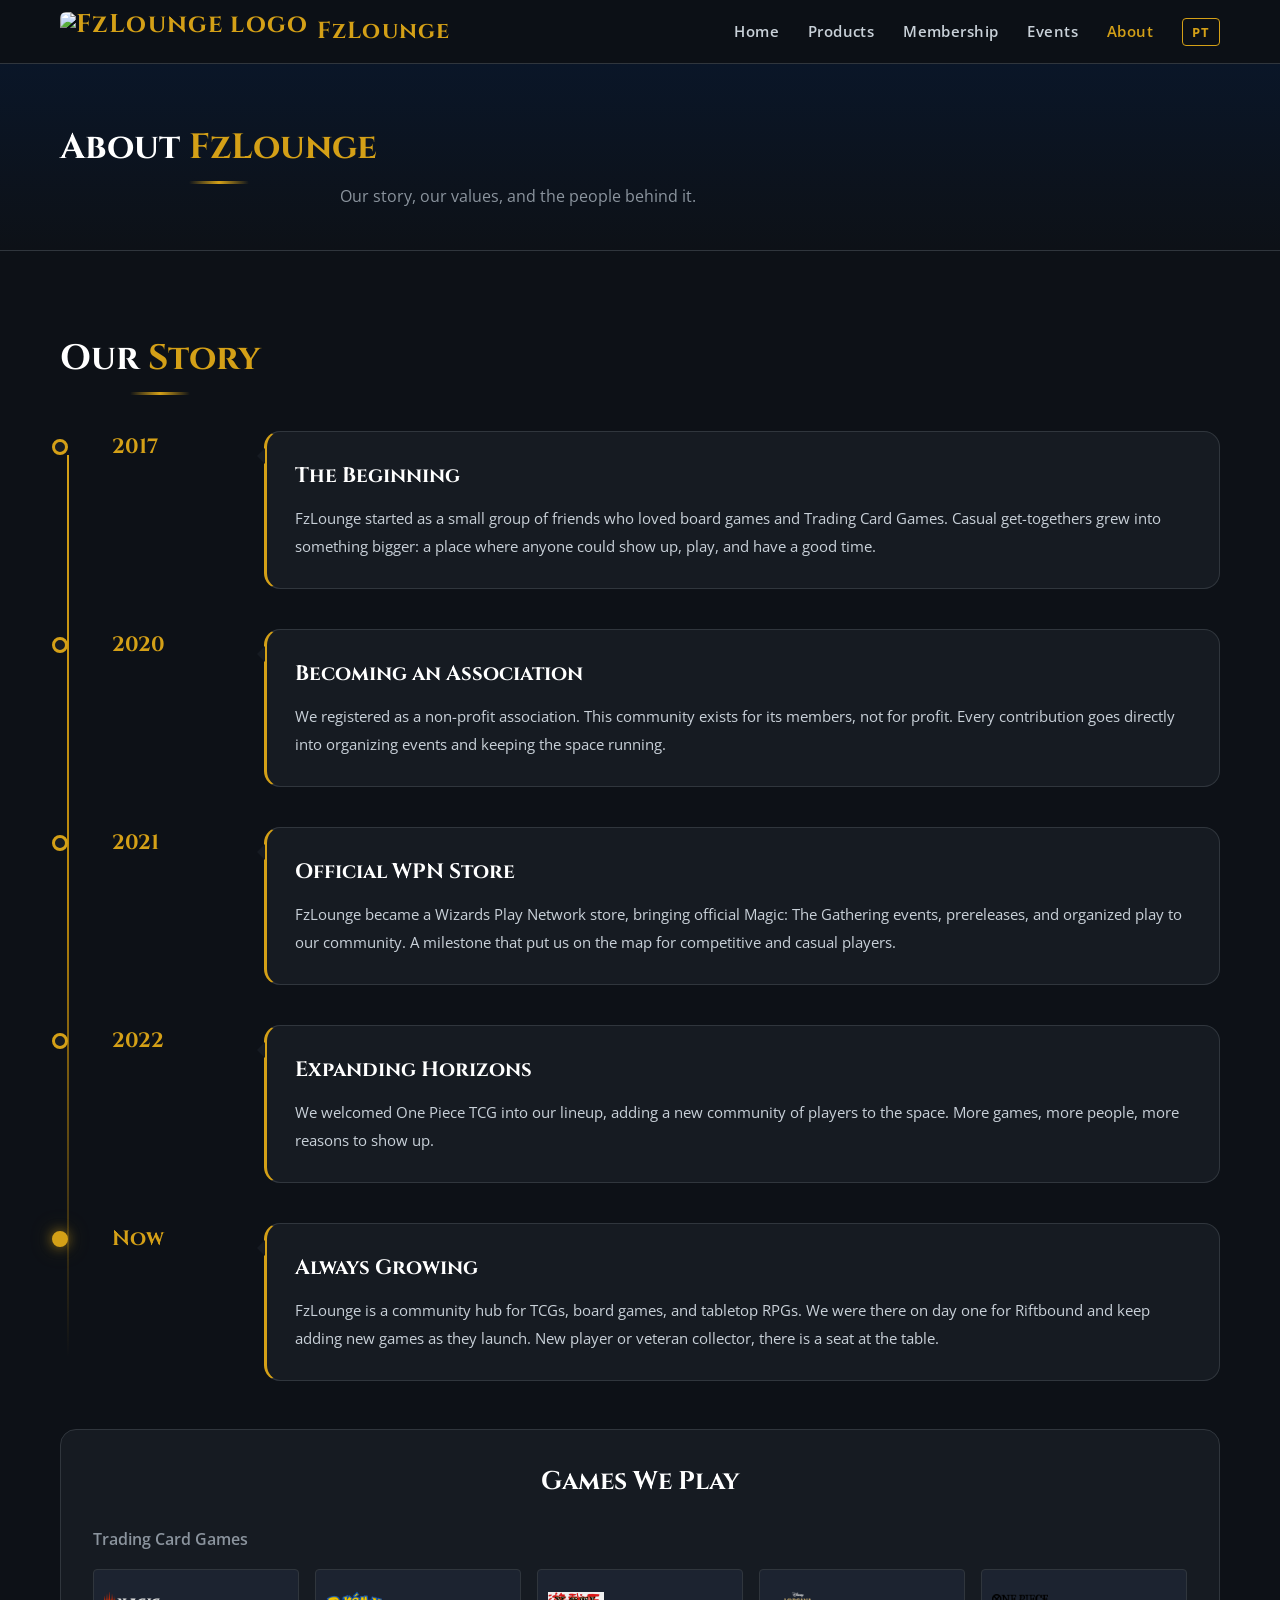
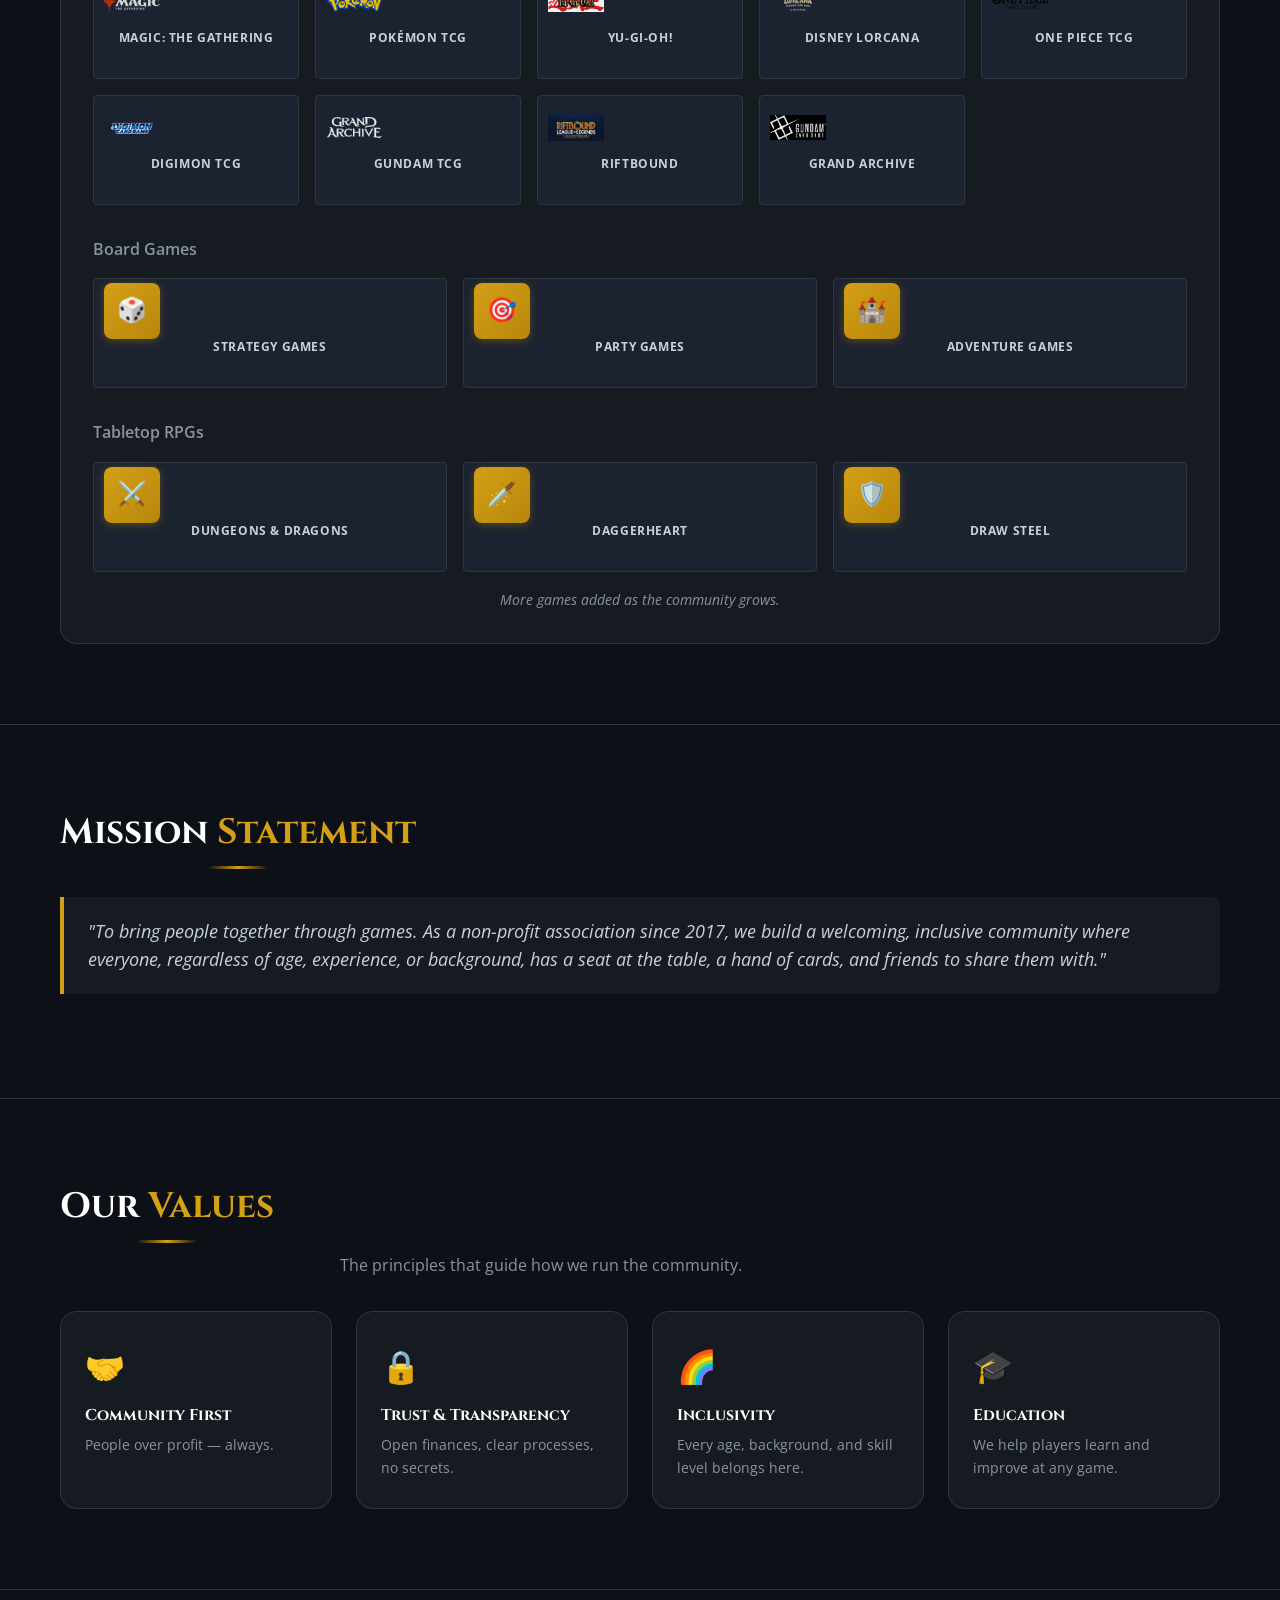
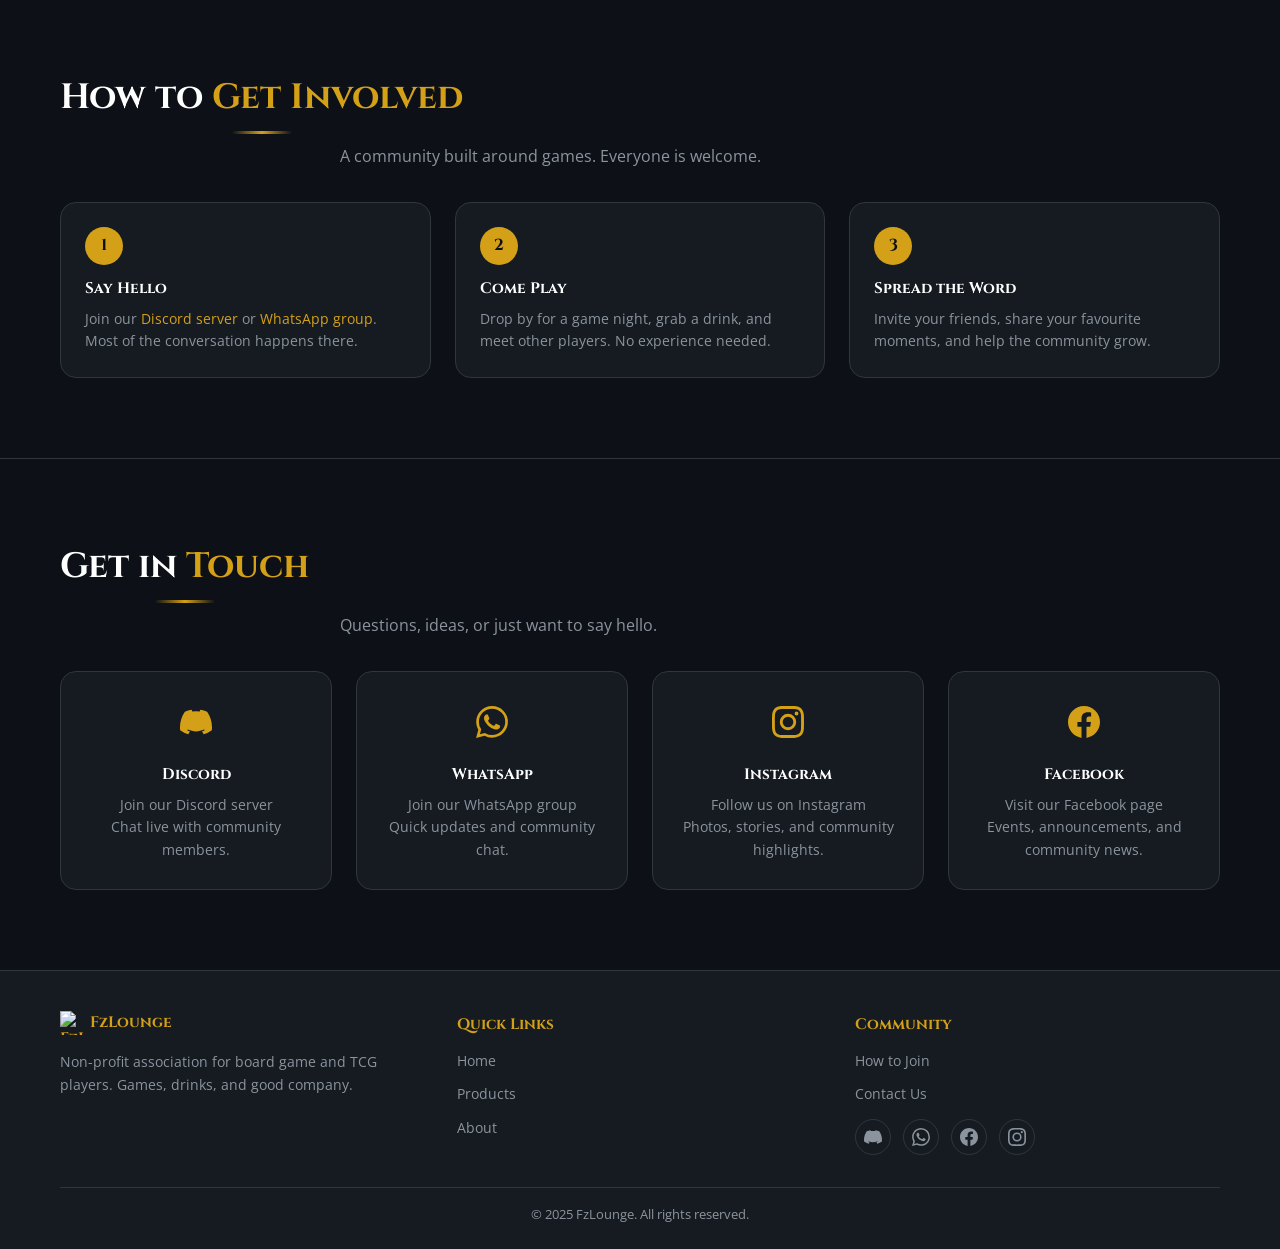
==== commit f08f8494: "Add i18n system: EN/PT language switcher with data-i18n attributes across all pages" ====
--- a/about.html
+++ b/about.html
@@ -77,11 +77,12 @@
       </a>
       <button class="navbar__toggle" id="nav-toggle" aria-controls="nav-links" aria-expanded="false" aria-label="Toggle navigation">☰</button>
       <ul class="navbar__links" id="nav-links" role="list">
-        <li><a href="index.html">Home</a></li>
-        <li><a href="products.html">Products</a></li>
-        <li><a href="tiers.html">Membership</a></li>
-        <li><a href="events.html">Events</a></li>
-        <li><a href="about.html" class="active">About</a></li>
+        <li><a href="index.html" data-i18n="nav.home">Home</a></li>
+        <li><a href="products.html" data-i18n="nav.products">Products</a></li>
+        <li><a href="tiers.html" data-i18n="nav.membership">Membership</a></li>
+        <li><a href="events.html" data-i18n="nav.events">Events</a></li>
+        <li><a href="about.html" class="active" data-i18n="nav.about">About</a></li>
+        <li><button id="lang-switcher" class="lang-switcher" aria-label="Mudar para Portugues">PT</button></li>
       </ul>
     </div>
   </nav>
@@ -90,7 +91,7 @@
   <header class="page-hero" role="banner">
     <div class="container">
       <h1 class="section-title">About <span>FzLounge</span></h1>
-      <p class="section-sub">Our story, our values, and the people behind it.</p>
+      <p class="section-sub" data-i18n="about.hero.sub">Our story, our values, and the people behind it.</p>
     </div>
   </header>
 
@@ -100,7 +101,7 @@
     <!-- OUR STORY -->
     <section class="about-section" aria-labelledby="story-heading">
       <div class="container">
-        <h2 class="section-title" id="story-heading">Our <span>Story</span></h2>
+        <h2 class="section-title" id="story-heading" data-i18n="about.story.title">Our <span>Story</span></h2>
         
         <div class="story-content">
           <!-- Timeline -->
@@ -111,8 +112,8 @@
                 <div class="timeline-dot"></div>
               </div>
               <div class="timeline-content">
-                <h3>The Beginning</h3>
-                <p>FzLounge started as a small group of friends who loved board games and Trading Card Games. Casual get-togethers grew into something bigger: a place where anyone could show up, play, and have a good time.</p>
+                <h3 data-i18n="about.story.2017.title">The Beginning</h3>
+                <p data-i18n="about.story.2017.desc">FzLounge started as a small group of friends who loved board games and Trading Card Games. Casual get-togethers grew into something bigger: a place where anyone could show up, play, and have a good time.</p>
               </div>
             </div>
 
@@ -122,8 +123,8 @@
                 <div class="timeline-dot"></div>
               </div>
               <div class="timeline-content">
-                <h3>Becoming an Association</h3>
-                <p>We registered as a non-profit association. This community exists for its members, not for profit. Every contribution goes directly into organizing events and keeping the space running.</p>
+                <h3 data-i18n="about.story.2020.title">Becoming an Association</h3>
+                <p data-i18n="about.story.2020.desc">We registered as a non-profit association. This community exists for its members, not for profit. Every contribution goes directly into organizing events and keeping the space running.</p>
               </div>
             </div>
 
@@ -133,8 +134,8 @@
                 <div class="timeline-dot"></div>
               </div>
               <div class="timeline-content">
-                <h3>Official WPN Store</h3>
-                <p>FzLounge became a Wizards Play Network store, bringing official Magic: The Gathering events, prereleases, and organized play to our community. A milestone that put us on the map for competitive and casual players.</p>
+                <h3 data-i18n="about.story.2021.title">Official WPN Store</h3>
+                <p data-i18n="about.story.2021.desc">FzLounge became a Wizards Play Network store, bringing official Magic: The Gathering events, prereleases, and organized play to our community. A milestone that put us on the map for competitive and casual players.</p>
               </div>
             </div>
 
@@ -144,8 +145,8 @@
                 <div class="timeline-dot"></div>
               </div>
               <div class="timeline-content">
-                <h3>Expanding Horizons</h3>
-                <p>We welcomed One Piece TCG into our lineup, adding a new community of players to the space. More games, more people, more reasons to show up.</p>
+                <h3 data-i18n="about.story.2022.title">Expanding Horizons</h3>
+                <p data-i18n="about.story.2022.desc">We welcomed One Piece TCG into our lineup, adding a new community of players to the space. More games, more people, more reasons to show up.</p>
               </div>
             </div>
             
@@ -155,15 +156,15 @@
                 <div class="timeline-dot timeline-dot--active"></div>
               </div>
               <div class="timeline-content">
-                <h3>Always Growing</h3>
-                <p>FzLounge is a community hub for TCGs, board games, and tabletop RPGs. We were there on day one for Riftbound and keep adding new games as they launch. New player or veteran collector, there is a seat at the table.</p>
+                <h3 data-i18n="about.story.now.title">Always Growing</h3>
+                <p data-i18n="about.story.now.desc">FzLounge is a community hub for TCGs, board games, and tabletop RPGs. We were there on day one for Riftbound and keep adding new games as they launch. New player or veteran collector, there is a seat at the table.</p>
               </div>
             </div>
           </div>
           
           <!-- Games Showcase -->
           <div class="games-showcase">
-            <h3>Games We Play</h3>
+            <h3 data-i18n="about.games.title">Games We Play</h3>
             
             <!-- Trading Card Games -->
             <h4 style="margin: 1.5rem 0 1rem; color: var(--color-text-muted); font-size: 1rem; font-weight: 600;">Trading Card Games</h4>
@@ -279,7 +280,7 @@
               </a>
             </div>
             
-            <p class="games-note">More games added as the community grows.</p>
+            <p class="games-note" data-i18n="about.games.note">More games added as the community grows.</p>
           </div>
         </div>
       </div>
@@ -288,7 +289,7 @@
     <!-- MISSION STATEMENT -->
     <section class="about-section" aria-labelledby="mission-heading">
       <div class="container">
-        <h2 class="section-title" id="mission-heading">Mission <span>Statement</span></h2>
+        <h2 class="section-title" id="mission-heading" data-i18n="about.mission.title">Mission <span>Statement</span></h2>
         <blockquote style="
           border-left: 4px solid var(--color-primary);
           padding: 1.25rem 1.5rem;
@@ -310,29 +311,29 @@
     <!-- VALUES -->
     <section class="about-section" aria-labelledby="values-heading">
       <div class="container">
-        <h2 class="section-title" id="values-heading">Our <span>Values</span></h2>
-        <p class="section-sub" style="margin-top:.4rem;">The principles that guide how we run the community.</p>
+        <h2 class="section-title" id="values-heading" data-i18n="about.values.title">Our <span>Values</span></h2>
+        <p class="section-sub" style="margin-top:.4rem;" data-i18n="about.values.sub">The principles that guide how we run the community.</p>
 
         <div class="values-grid">
           <div class="value-card">
             <div class="icon" aria-hidden="true">🤝</div>
-            <h3>Community First</h3>
-            <p>People over profit — always.</p>
+            <h3 data-i18n="about.values.community.title">Community First</h3>
+            <p data-i18n="about.values.community.desc">People over profit — always.</p>
           </div>
           <div class="value-card">
             <div class="icon" aria-hidden="true">🔒</div>
-            <h3>Trust &amp; Transparency</h3>
-            <p>Open finances, clear processes, no secrets.</p>
+            <h3 data-i18n="about.values.trust.title">Trust &amp; Transparency</h3>
+            <p data-i18n="about.values.trust.desc">Open finances, clear processes, no secrets.</p>
           </div>
           <div class="value-card">
             <div class="icon" aria-hidden="true">🌈</div>
-            <h3>Inclusivity</h3>
-            <p>Every age, background, and skill level belongs here.</p>
+            <h3 data-i18n="about.values.inclusivity.title">Inclusivity</h3>
+            <p data-i18n="about.values.inclusivity.desc">Every age, background, and skill level belongs here.</p>
           </div>
           <div class="value-card">
             <div class="icon" aria-hidden="true">🎓</div>
-            <h3>Education</h3>
-            <p>We help players learn and improve at any game.</p>
+            <h3 data-i18n="about.values.education.title">Education</h3>
+            <p data-i18n="about.values.education.desc">We help players learn and improve at any game.</p>
           </div>
         </div>
       </div>
@@ -341,24 +342,24 @@
     <!-- HOW TO JOIN -->
     <section class="about-section" id="join" aria-labelledby="join-heading">
       <div class="container">
-        <h2 class="section-title" id="join-heading">How to <span>Get Involved</span></h2>
-        <p class="section-sub" style="margin-top:.4rem;">A community built around games. Everyone is welcome.</p>
+        <h2 class="section-title" id="join-heading" data-i18n="about.join.title">How to <span>Get Involved</span></h2>
+        <p class="section-sub" style="margin-top:.4rem;" data-i18n="about.join.sub">A community built around games. Everyone is welcome.</p>
 
         <div class="join-steps">
           <div class="join-step">
             <div class="join-step__num" aria-hidden="true">1</div>
-            <h3>Say Hello</h3>
-            <p>Join our <a href="https://discord.gg/MTtNkGN" target="_blank" rel="noopener noreferrer">Discord server</a> or <a href="https://chat.whatsapp.com/D0mnF1MreqSGaJyBYi8H9p" target="_blank" rel="noopener noreferrer">WhatsApp group</a>. Most of the conversation happens there.</p>
+            <h3 data-i18n="about.join.step1.title">Say Hello</h3>
+            <p data-i18n="about.join.step1.desc">Join our <a href="https://discord.gg/MTtNkGN" target="_blank" rel="noopener noreferrer">Discord server</a> or <a href="https://chat.whatsapp.com/D0mnF1MreqSGaJyBYi8H9p" target="_blank" rel="noopener noreferrer">WhatsApp group</a>. Most of the conversation happens there.</p>
           </div>
           <div class="join-step">
             <div class="join-step__num" aria-hidden="true">2</div>
-            <h3>Come Play</h3>
-            <p>Drop by for a game night, grab a drink, and meet other players. No experience needed.</p>
+            <h3 data-i18n="about.join.step2.title">Come Play</h3>
+            <p data-i18n="about.join.step2.desc">Drop by for a game night, grab a drink, and meet other players. No experience needed.</p>
           </div>
           <div class="join-step">
             <div class="join-step__num" aria-hidden="true">3</div>
-            <h3>Spread the Word</h3>
-            <p>Invite your friends, share your favourite moments, and help the community grow.</p>
+            <h3 data-i18n="about.join.step3.title">Spread the Word</h3>
+            <p data-i18n="about.join.step3.desc">Invite your friends, share your favourite moments, and help the community grow.</p>
           </div>
         </div>
       </div>
@@ -367,8 +368,8 @@
     <!-- CONTACT -->
     <section class="about-section" id="contact" aria-labelledby="contact-heading">
       <div class="container">
-        <h2 class="section-title" id="contact-heading">Get in <span>Touch</span></h2>
-        <p class="section-sub" style="margin-top:.4rem;">Questions, ideas, or just want to say hello.</p>
+        <h2 class="section-title" id="contact-heading" data-i18n="about.contact.title">Get in <span>Touch</span></h2>
+        <p class="section-sub" style="margin-top:.4rem;" data-i18n="about.contact.sub">Questions, ideas, or just want to say hello.</p>
 
         <div class="contact-grid">
           <div class="contact-card">
@@ -415,21 +416,21 @@
       <div class="footer__inner">
         <div class="footer__col">
           <h4><img src="https://github.com/user-attachments/assets/5b11f5cf-b048-4a1c-aaf3-fa44133f79e3" alt="FzLounge logo" width="24" height="24" style="vertical-align:middle" /> FzLounge</h4>
-          <p>Non-profit association for board game and TCG players. Games, drinks, and good company.</p>
+          <p data-i18n="footer.desc">Non-profit association for board game and TCG players. Games, drinks, and good company.</p>
         </div>
         <div class="footer__col">
-          <h4>Quick Links</h4>
+          <h4 data-i18n="footer.quicklinks">Quick Links</h4>
           <ul>
-            <li><a href="index.html">Home</a></li>
-            <li><a href="products.html">Products</a></li>
-            <li><a href="about.html">About Us</a></li>
+            <li><a href="index.html" data-i18n="nav.home">Home</a></li>
+            <li><a href="products.html" data-i18n="nav.products">Products</a></li>
+            <li><a href="about.html" data-i18n="nav.about">About Us</a></li>
           </ul>
         </div>
         <div class="footer__col">
-          <h4>Community</h4>
+          <h4 data-i18n="footer.community">Community</h4>
           <ul>
-            <li><a href="about.html#join">How to Join</a></li>
-            <li><a href="about.html#contact">Contact Us</a></li>
+            <li><a href="about.html#join" data-i18n="footer.howtojoin">How to Join</a></li>
+            <li><a href="about.html#contact" data-i18n="footer.contact">Contact Us</a></li>
           </ul>
           <div class="footer__social" aria-label="Social media links">
             <a href="https://discord.gg/MTtNkGN" target="_blank" rel="noopener noreferrer" aria-label="Discord">
@@ -448,11 +449,12 @@
         </div>
       </div>
       <div class="footer__bottom">
-        <p>© 2025 FzLounge. All rights reserved.</p>
+        <p data-i18n="footer.copyright">© 2025 FzLounge. All rights reserved.</p>
       </div>
     </div>
   </footer>
 
   <script src="js/main.js"></script>
+  <script src="js/i18n.js"></script>
 </body>
 </html>
--- a/css/style.css
+++ b/css/style.css
@@ -154,6 +154,25 @@
 }
 .navbar__links a:hover,
 .navbar__links a.active { color: var(--color-primary); text-decoration: none; }
+
+/* Language Switcher */
+.lang-switcher {
+  background: transparent;
+  border: 1px solid var(--color-primary);
+  color: var(--color-primary);
+  padding: 0.25rem 0.6rem;
+  border-radius: var(--radius-sm);
+  font-size: 0.8rem;
+  font-weight: 700;
+  cursor: pointer;
+  transition: background 0.2s, color 0.2s;
+  letter-spacing: 0.5px;
+}
+
+.lang-switcher:hover {
+  background: var(--color-primary);
+  color: var(--color-bg);
+}
 
 .navbar__toggle {
   display: none;
